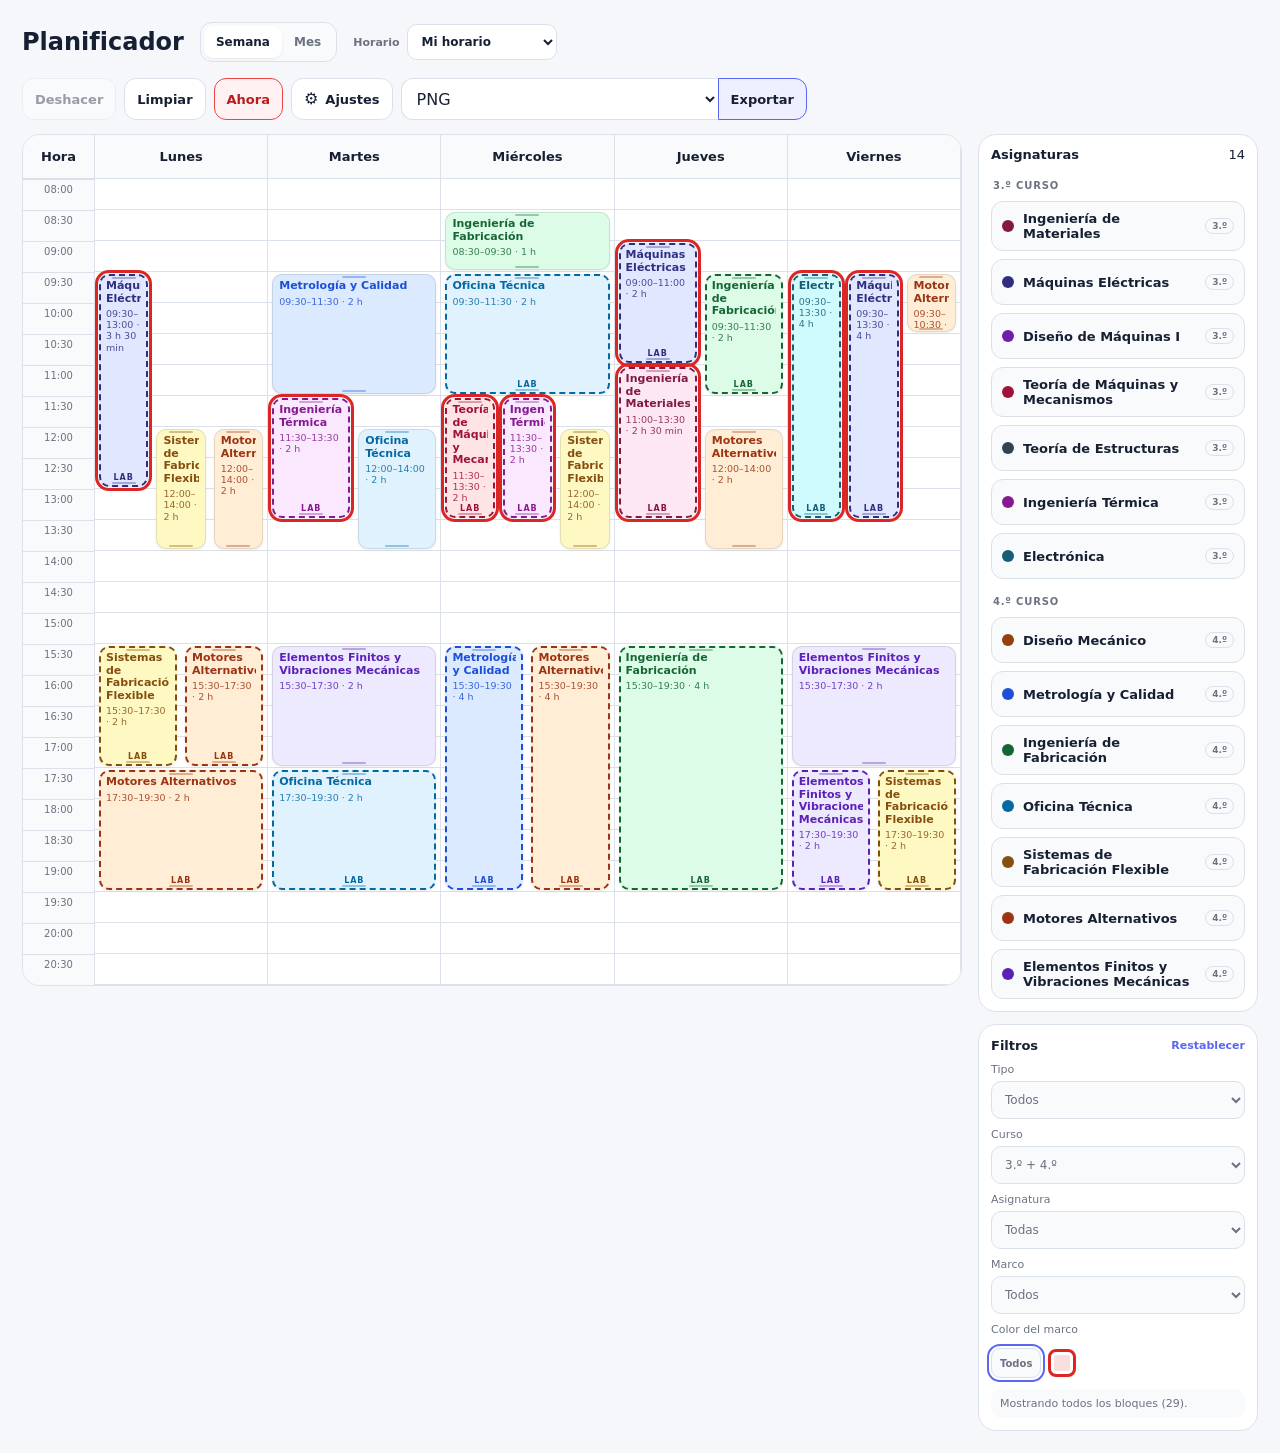
==== index.html @ bbbd2352 "Add settings unlock code field" ====
<!doctype html>
<html lang="es">
<head>
  <meta charset="utf-8">
  <meta name="viewport" content="width=device-width,initial-scale=1">
  <meta name="theme-color" content="#f6f7fb">
  <meta name="description" content="Planificador universitario local-first para horarios, exámenes, entregas y trabajos.">
  <meta name="apple-mobile-web-app-capable" content="yes">
  <meta name="apple-mobile-web-app-status-bar-style" content="default">
  <meta name="apple-mobile-web-app-title" content="Planificador">
  <title>Planificador universitario</title>
  <link rel="manifest" href="./manifest.webmanifest">
  <link rel="icon" href="./icons/icon.svg" sizes="192x192">
  <link rel="apple-touch-icon" href="./icons/icon.svg">
  <link rel="stylesheet" href="./styles.css">
  <script defer src="./app.js"></script>
  <script defer src="./month.js"></script>
</head>
<body>
<main class="app" id="app">
  <header class="topbar">
    <div class="title-stack">
      <h1>Planificador</h1>

      <div class="view-tabs" role="tablist" aria-label="Vista del planificador">
        <button class="view-tab active" type="button" data-view="week" role="tab" aria-selected="true">Semana</button>
        <button class="view-tab" type="button" data-view="month" role="tab" aria-selected="false">Mes</button>
      </div>

      <label class="schedule-switcher" aria-label="Horario activo">
        <span>Horario</span>
        <select id="scheduleSelect"></select>
      </label>
    </div>

    <div class="actions">
      <button class="btn week-only-action" id="undoBtn" type="button" disabled>Deshacer</button>
      <button class="btn week-only-action" id="clearBtn" type="button">Limpiar</button>
      <button class="btn now-toggle active week-only-action" id="nowToggleBtn" type="button" aria-pressed="true">Ahora</button>
      <button class="btn settings-btn" id="settingsBtn" type="button"><span class="settings-icon">⚙</span><span>Ajustes</span></button>

      <div class="export-group week-only-action">
        <select id="exportType" aria-label="Formato de exportación">
          <option value="png">PNG</option>
          <option value="jpg">JPG</option>
          <option value="pdf">PDF</option>
          <option value="xlsx">Excel</option>
          <option value="svg">SVG</option>
          <option value="html-live">HTML interactivo · hora en vivo</option>
        </select>
        <button class="btn primary" id="exportBtn" type="button">Exportar</button>
      </div>
    </div>
  </header>

  <section id="weekView" class="planner-view">
    <div class="layout">
      <section>
        <div class="card calendar-card">
          <div class="calendar-scroll">
            <div class="calendar" id="calendar">
              <div class="corner sticky-left">Hora</div>
              <div class="day-head">Lunes</div>
              <div class="day-head">Martes</div>
              <div class="day-head">Miércoles</div>
              <div class="day-head">Jueves</div>
              <div class="day-head">Viernes</div>

              <div id="timeColumn" class="time-column sticky-left"></div>
              <div class="day-column" data-day="0"></div>
              <div class="day-column" data-day="1"></div>
              <div class="day-column" data-day="2"></div>
              <div class="day-column" data-day="3"></div>
              <div class="day-column" data-day="4"></div>
            </div>
          </div>
        </div>
      </section>

      <aside class="sidebar">
        <section class="card side-card">
          <div class="section-head"><strong>Asignaturas</strong><span>14</span></div>
          <div id="subjectList" class="subject-list"></div>
        </section>

        <section class="card side-card filters-card">
          <div class="section-head">
            <strong>Filtros</strong>
            <button id="resetFiltersBtn" class="text-btn" type="button">Restablecer</button>
          </div>

          <label class="field">Tipo
            <select id="labFilter">
              <option value="all">Todos</option>
              <option value="lab">Solo LAB</option>
              <option value="nonlab">Solo no LAB</option>
            </select>
          </label>

          <label class="field">Curso
            <select id="courseFilter">
              <option value="all">3.º + 4.º</option>
              <option value="3">Solo 3.º</option>
              <option value="4">Solo 4.º</option>
            </select>
          </label>

          <label class="field">Asignatura
            <select id="subjectFilter">
              <option value="all">Todas</option>
            </select>
          </label>

          <label class="field">Marco
            <select id="frameFilter">
              <option value="all">Todos</option>
              <option value="framed">Con cualquier marco</option>
              <option value="none">Sin marco</option>
            </select>
          </label>

          <div class="field">
            <span>Color del marco</span>
            <div id="frameColorFilter" class="frame-color-filter" aria-label="Filtrar por color de marco"></div>
          </div>

          <div id="filterSummary" class="filter-summary">Mostrando todos los bloques.</div>
        </section>

        <section id="editor" class="card editor hidden">
          <strong id="editorHeading">Bloque seleccionado</strong>
          <p id="editorTitle"></p>

          <div class="edit-grid">
            <button id="earlierBtn" class="mini-btn" type="button">Inicio −30</button>
            <button id="laterBtn" class="mini-btn" type="button">Inicio +30</button>
            <button id="shorterBtn" class="mini-btn" type="button">Duración −30</button>
            <button id="longerBtn" class="mini-btn" type="button">Duración +30</button>
          </div>

          <button id="deleteSelectedBtn" class="mini-btn full" type="button">Eliminar selección</button>
        </section>
      </aside>
    </div>
  </section>

  <section id="monthView" class="planner-view hidden">
    <div class="month-layout">
      <section class="card month-card">
        <div class="month-toolbar">
          <div class="month-nav">
            <button id="prevMonthBtn" class="icon-btn compact" type="button" aria-label="Mes anterior">‹</button>
            <div>
              <h2 id="monthTitle">Mes</h2>
              <button id="todayMonthBtn" class="text-btn month-today-btn" type="button">Ir a hoy</button>
            </div>
            <button id="nextMonthBtn" class="icon-btn compact" type="button" aria-label="Mes siguiente">›</button>
          </div>

          <div class="month-toolbar-actions">
            <button id="monthIcsBtn" class="btn" type="button">Exportar .ics</button>
            <button id="addMonthEventBtn" class="btn primary" type="button">+ Nuevo evento</button>
          </div>
        </div>

        <div class="month-scroll">
          <div id="monthWeekdayHead" class="month-weekdays"></div>
          <div id="monthGrid" class="month-grid"></div>
        </div>
      </section>

      <aside class="month-sidebar">
        <section class="card side-card">
          <div class="section-head"><strong>Próximos</strong><span>pendientes</span></div>
          <div id="upcomingList" class="upcoming-list"></div>
        </section>

        <section class="card side-card filters-card">
          <div class="section-head">
            <strong>Filtros</strong>
            <button id="resetMonthFiltersBtn" class="text-btn" type="button">Restablecer</button>
          </div>

          <label class="field">Curso
            <select id="monthCourseFilter">
              <option value="all">3.º + 4.º</option>
              <option value="3">Solo 3.º</option>
              <option value="4">Solo 4.º</option>
            </select>
          </label>

          <label class="field">Asignatura
            <select id="monthSubjectFilter">
              <option value="all">Todas</option>
            </select>
          </label>

          <label class="field">Tipo
            <select id="monthTypeFilter">
              <option value="all">Todos</option>
            </select>
          </label>

          <label class="field">Estado
            <select id="monthStatusFilter">
              <option value="all">Todos</option>
              <option value="pending">Pendientes</option>
              <option value="done">Completados</option>
            </select>
          </label>

          <div id="monthFilterSummary" class="filter-summary">0 eventos</div>
        </section>
      </aside>
    </div>
  </section>

  <div id="settingsBackdrop" class="settings-backdrop hidden" aria-hidden="true">
    <aside class="settings-panel" role="dialog" aria-modal="true" aria-labelledby="settingsTitle">
      <div class="settings-head">
        <h2 id="settingsTitle">Ajustes</h2>
        <button id="closeSettingsBtn" class="icon-btn" type="button" aria-label="Cerrar ajustes">×</button>
      </div>

      <section class="settings-section">
        <h3>Apariencia</h3>
        <div class="theme-options">
          <button class="theme-option" data-theme-choice="light" type="button">Claro</button>
          <button class="theme-option" data-theme-choice="dark" type="button">Oscuro</button>
          <button class="theme-option" data-theme-choice="system" type="button">Sistema</button>
          <button class="theme-option rosita-theme-option hidden" data-theme-choice="rosita" type="button">Rosita</button>
        </div>
      </section>

      <section class="settings-section">
        <h3>Código</h3>
        <p class="settings-note">Introduce un código para desbloquear extras.</p>
        <form id="secretCodeForm" class="secret-code-form">
          <input id="secretCodeInput" type="text" autocomplete="off" spellcheck="false" placeholder="Código">
          <button class="settings-action" type="submit">Aplicar</button>
        </form>
      </section>

      <section class="settings-section">
        <h3>Horarios locales</h3>
        <p class="settings-note">Cada horario guarda sus clases y su calendario mensual únicamente en este navegador.</p>
        <div class="settings-actions-grid">
          <button id="newScheduleBtn" class="settings-action" type="button">Nuevo horario</button>
          <button id="renameScheduleBtn" class="settings-action" type="button">Renombrar</button>
          <button id="deleteScheduleBtn" class="settings-action danger-soft" type="button">Eliminar</button>
        </div>
      </section>

      <section class="settings-section">
        <h3>Copia de seguridad</h3>
        <p class="settings-note">El JSON incluye horario semanal, exámenes, entregas, trabajos y ajustes.</p>
        <div class="settings-actions-grid">
          <button id="backupScheduleBtn" class="settings-action" type="button">Exportar JSON</button>
          <button id="importScheduleBtn" class="settings-action" type="button">Importar JSON</button>
        </div>
        <input id="importScheduleInput" class="hidden" type="file" accept=".json,application/json">
      </section>

      <section class="settings-section">
        <h3>Instalación</h3>
        <p class="settings-note">Al publicarse por HTTPS puede instalarse como una app y seguir funcionando sin conexión.</p>
        <button id="installAppBtn" class="settings-action full-width hidden" type="button">Instalar aplicación</button>
        <div id="installHelp" class="settings-note">Si el botón no aparece, usa el menú del navegador → “Instalar aplicación” o “Añadir a pantalla de inicio”.</div>
      </section>

      <section class="settings-section">
        <h3>Documentación</h3>
        <div class="docs">
          <div class="doc-row"><strong>Semana.</strong> Arrastra asignaturas al horario, mueve y redimensiona bloques y usa clic derecho para LAB, marco, color, opacidad, duplicar o eliminar.</div>
          <div class="doc-row"><strong>Mes.</strong> Haz clic en cualquier día o en “Nuevo evento” para añadir exámenes, entregas, trabajos, presentaciones o prácticas.</div>
          <div class="doc-row"><strong>Mover fechas.</strong> Arrastra un evento mensual a otro día para cambiar su fecha.</div>
          <div class="doc-row"><strong>Próximos.</strong> La columna lateral muestra los eventos pendientes más cercanos.</div>
          <div class="doc-row"><strong>Calendario externo.</strong> “Exportar .ics” permite importar los eventos en Google Calendar, Apple Calendar u Outlook.</div>
        </div>
      </section>
    </aside>
  </div>

  <div id="eventModalBackdrop" class="event-modal-backdrop hidden" aria-hidden="true">
    <section class="event-modal" role="dialog" aria-modal="true" aria-labelledby="eventModalTitle">
      <div class="settings-head event-modal-head">
        <div>
          <span class="eyebrow">Calendario</span>
          <h2 id="eventModalTitle">Nuevo evento</h2>
        </div>
        <button id="closeEventModalBtn" class="icon-btn" type="button" aria-label="Cerrar">×</button>
      </div>

      <form id="eventForm">
        <input id="eventId" type="hidden">

        <div class="event-form-grid">
          <label class="form-field span-2">Título
            <input id="eventTitle" type="text" maxlength="120" placeholder="Ej. Parcial tema 1–5">
          </label>

          <label class="form-field">Asignatura
            <select id="eventSubject"></select>
          </label>

          <label class="form-field">Tipo
            <select id="eventType"></select>
          </label>

          <label class="form-field">Fecha
            <input id="eventDate" type="date" required>
          </label>

          <label class="form-field">Lugar
            <input id="eventLocation" type="text" maxlength="120" placeholder="Aula, edificio…">
          </label>

          <label class="form-field">Inicio
            <input id="eventStart" type="time">
          </label>

          <label class="form-field">Fin
            <input id="eventEnd" type="time">
          </label>

          <label class="form-field span-2">Notas
            <textarea id="eventNotes" rows="4" maxlength="1200" placeholder="Temario, requisitos, enlace, cosas que llevar…"></textarea>
          </label>
        </div>

        <label class="complete-toggle">
          <input id="eventCompleted" type="checkbox">
          <span>Marcar como completado / entregado</span>
        </label>

        <div class="event-form-actions">
          <button id="deleteMonthEventBtn" class="btn danger-btn hidden" type="button">Eliminar</button>
          <span class="form-spacer"></span>
          <button id="cancelEventBtn" class="btn" type="button">Cancelar</button>
          <button class="btn primary" type="submit">Guardar</button>
        </div>
      </form>
    </section>
  </div>

  <div id="status" class="toast hidden" aria-live="polite"></div>

  <div id="contextMenu" class="context-menu hidden" role="menu" aria-label="Acciones del bloque">
    <div id="contextTitle" class="context-title"></div>

    <button id="toggleLabBtn" class="menu-item" type="button" role="menuitemcheckbox" aria-checked="false">
      <span class="menu-icon lab-icon">LAB</span>
      <span>Marcar como LAB</span>
      <span class="check">✓</span>
    </button>

    <button id="toggleFrameBtn" class="menu-item" type="button" role="menuitemcheckbox" aria-checked="false">
      <span class="menu-icon frame-icon"></span>
      <span>Mostrar marco</span>
      <span class="check">✓</span>
    </button>

    <label class="menu-field">
      <span>Color del marco</span>
      <input id="frameColorInput" type="color" value="#dc2626">
    </label>

    <label class="menu-field opacity-field">
      <span>Opacidad <strong id="opacityValue">100%</strong></span>
      <input id="opacityInput" type="range" min="20" max="100" step="5" value="100">
    </label>

    <div class="menu-separator"></div>

    <button id="duplicateBtn" class="menu-item" type="button">
      <span class="menu-symbol">⧉</span>
      <span>Duplicar</span>
    </button>

    <button id="deleteBtn" class="menu-item danger" type="button">
      <span class="menu-symbol">×</span>
      <span>Eliminar</span>
    </button>
  </div>

  <div id="duplicateCursor" class="duplicate-cursor hidden">
    Duplicando · clic para colocar · Esc cancelar
  </div>
</main>
</body>
</html>
---- styles.css ----
:root{
      --bg:#f6f7fb;
      --panel:#ffffff;
      --panel-2:#f8fafc;
      --text:#172033;
      --muted:#6b7280;
      --border:#dbe1ea;
      --accent:#5967f2;
      --accent-soft:#eef0ff;
      --danger:#dc2626;
      --row-h:31px;
      --time-w:72px;
      --day-min:145px;
    }

    *{box-sizing:border-box}
    html,body{margin:0;min-height:100%;background:var(--bg);color:var(--text)}
    body{font-family:Inter,ui-sans-serif,system-ui,-apple-system,BlinkMacSystemFont,"Segoe UI",sans-serif}
    button,select,input{font:inherit;color:inherit}
    button,select,input[type="range"],input[type="color"]{cursor:pointer}

    .app{
      position:relative;
      width:min(1500px,100%);
      margin:0 auto;
      padding:22px;
    }

    .topbar{
      display:flex;
      align-items:flex-start;
      justify-content:space-between;
      gap:16px;
      flex-wrap:wrap;
      margin-bottom:14px;
    }

    h1{margin:0 0 6px;font-size:24px;line-height:1.1}
    .subtitle{margin:0;color:var(--muted);font-size:14px}
    .status{min-height:24px;margin:0 0 10px;color:var(--muted);font-size:13px}

    .actions,.export-group{display:flex;gap:8px;flex-wrap:wrap}
    .export-group{gap:0}
    .export-group select{
      min-height:42px;
      padding:0 34px 0 11px;
      border:1px solid var(--border);
      border-right:0;
      border-radius:12px 0 0 12px;
      background:var(--panel);
    }
    .export-group .btn{border-radius:0 12px 12px 0}

    .btn,.mini-btn{
      min-height:42px;
      padding:8px 12px;
      border:1px solid var(--border);
      border-radius:12px;
      background:var(--panel);
      font-weight:700;
      font-size:13px;
    }
    .btn.primary{border-color:var(--accent);background:var(--accent-soft)}
    .btn:disabled{opacity:.42;cursor:default}

    .layout{
      display:grid;
      grid-template-columns:minmax(0,1fr) 280px;
      gap:16px;
    }

    .card{
      background:var(--panel);
      border:1px solid var(--border);
      border-radius:18px;
    }

    .calendar-card{overflow:hidden}
    .calendar-scroll{overflow-x:auto;overscroll-behavior-x:contain}

    .calendar{
      min-width:810px;
      display:grid;
      grid-template-columns:var(--time-w) repeat(5,minmax(var(--day-min),1fr));
      grid-template-rows:44px auto;
      position:relative;
      user-select:none;
    }

    .corner,.day-head{
      height:44px;
      display:flex;
      align-items:center;
      justify-content:center;
      background:var(--panel-2);
      border-right:1px solid var(--border);
      border-bottom:1px solid var(--border);
      font-weight:800;
      font-size:13px;
      z-index:8;
    }

    .sticky-left{position:sticky;left:0;z-index:9}
    .time-column,.day-column{position:relative;height:calc(var(--row-h) * 26)}
    .time-column{background:var(--panel-2);border-right:1px solid var(--border);z-index:7}

    .time-label{
      position:absolute;
      left:0;right:0;
      height:var(--row-h);
      padding-top:4px;
      text-align:center;
      font-size:10px;
      color:var(--muted);
      border-top:1px solid var(--border);
    }

    .day-column{
      border-right:1px solid var(--border);
      background-color:var(--panel);
      background-image:repeating-linear-gradient(
        to bottom,
        transparent 0,
        transparent calc(var(--row-h) - 1px),
        var(--border) calc(var(--row-h) - 1px),
        var(--border) var(--row-h)
      );
      transition:background-color .12s ease;
    }

    .day-column.drop-active{background-color:var(--accent-soft)}

    .hint{
      display:flex;
      gap:8px;
      flex-wrap:wrap;
      margin-top:8px;
      color:var(--muted);
      font-size:12px;
    }

    .sidebar{min-width:0}
    .side-card,.editor{padding:12px}
    .filters-card,.editor{margin-top:12px}

    .section-head{
      display:flex;
      align-items:center;
      justify-content:space-between;
      gap:8px;
      margin-bottom:9px;
      font-size:13px;
    }

    .subject-list{display:grid;gap:8px}
    .subject-chip{
      display:flex;
      align-items:center;
      gap:9px;
      width:100%;
      min-height:46px;
      padding:9px 10px;
      border:1px solid var(--border);
      border-radius:12px;
      background:var(--panel-2);
      font-weight:700;
      font-size:13px;
      text-align:left;
      cursor:grab;
      touch-action:manipulation;
      transition:transform .12s,border-color .12s,background .12s;
    }
    .subject-chip:active{transform:scale(.98)}
    .subject-chip.selected{border-color:var(--accent);background:var(--accent-soft)}
    .subject-dot{width:12px;height:12px;border-radius:50%;flex:0 0 12px}

    .help{margin:10px 0 0;color:var(--muted);font-size:12px}
    .text-btn{padding:2px 0;border:0;background:transparent;color:var(--accent);font-size:11px;font-weight:700}

    .field{
      display:grid;
      gap:5px;
      margin-top:9px;
      color:var(--muted);
      font-size:11px;
    }
    .field select{
      width:100%;
      min-height:38px;
      padding:0 9px;
      border:1px solid var(--border);
      border-radius:10px;
      background:var(--panel-2);
      font-size:12px;
    }

    .filter-summary{
      margin-top:10px;
      padding:8px 9px;
      border-radius:10px;
      background:var(--panel-2);
      color:var(--muted);
      font-size:11px;
    }

    .hidden{display:none!important}
    .editor p{margin:6px 0 10px;font-size:12px}
    .edit-grid{display:grid;grid-template-columns:1fr 1fr;gap:8px}
    .mini-btn{background:var(--panel-2);font-size:12px}
    .mini-btn.full{width:100%;margin-top:8px}

    .event,.drop-preview{
      position:absolute;
      box-sizing:border-box;
      border-radius:10px;
      overflow:hidden;
    }

    .event{
      z-index:3;
      padding:5px 6px 7px;
      border:1px solid rgba(0,0,0,.10);
      box-shadow:0 1px 3px rgba(0,0,0,.07);
      cursor:grab;
      touch-action:none;
      transform-origin:center;
      transition:left .13s ease,width .13s ease,box-shadow .13s ease,opacity .13s ease;
      outline:3px solid transparent;
      outline-offset:1px;
    }

    .event.is-selected{
      box-shadow:0 0 0 2px var(--accent),0 5px 16px rgba(0,0,0,.14);
      z-index:5;
    }

    .event.has-frame{outline-color:var(--frame-color)}
    .event.lab{border:2px dashed currentColor;padding:4px 5px 18px}
    .event.filtered-out{display:none}
    .event.pop{animation:event-pop .24s cubic-bezier(.2,.9,.2,1)}
    @keyframes event-pop{0%{transform:scale(1)}48%{transform:scale(1.055)}100%{transform:scale(1)}}

    .event-title{
      font-size:11px;
      line-height:1.14;
      font-weight:800;
      overflow:hidden;
    }

    .event-meta{
      margin-top:3px;
      font-size:9.5px;
      line-height:1.18;
      opacity:.84;
    }

    .lab-label{
      position:absolute;
      left:5px;right:5px;bottom:3px;
      font-size:8px;
      font-weight:900;
      letter-spacing:.12em;
      text-align:center;
    }

    .resize-handle{
      position:absolute;
      left:12px;right:12px;
      height:10px;
      cursor:ns-resize;
      touch-action:none;
      z-index:6;
    }
    .resize-handle.top{top:-3px}
    .resize-handle.bottom{bottom:-3px}
    .resize-handle::after{
      content:"";
      position:absolute;
      top:4px;left:50%;
      width:24px;height:2px;
      border-radius:99px;
      background:currentColor;
      opacity:.35;
      transform:translateX(-50%);
    }

    .drop-preview{
      z-index:12;
      padding:5px 6px;
      border:2px dashed currentColor;
      opacity:.68;
      pointer-events:none;
      box-shadow:0 7px 22px rgba(0,0,0,.13);
    }

    .context-menu{
      position:absolute;
      z-index:100;
      width:248px;
      padding:6px;
      border:1px solid var(--border);
      border-radius:14px;
      background:var(--panel);
      box-shadow:0 12px 32px rgba(0,0,0,.18);
    }

    .context-title{
      padding:7px 9px 8px;
      font-size:11px;
      font-weight:800;
      color:var(--muted);
      border-bottom:1px solid var(--border);
      margin-bottom:4px;
      white-space:nowrap;
      overflow:hidden;
      text-overflow:ellipsis;
    }

    .menu-item{
      display:flex;
      align-items:center;
      gap:9px;
      width:100%;
      min-height:40px;
      padding:7px 9px;
      border:0;
      border-radius:9px;
      background:transparent;
      font-size:12px;
      font-weight:700;
      text-align:left;
    }
    .menu-item:hover,.menu-item:focus-visible{background:var(--accent-soft);outline:none}

    .menu-icon,.menu-symbol{
      width:25px;height:25px;
      flex:0 0 25px;
      display:flex;
      align-items:center;
      justify-content:center;
      border-radius:6px;
      font-size:8px;
      font-weight:900;
    }
    .lab-icon{border:2px dashed currentColor}
    .frame-icon{border:2px solid var(--danger)}
    .menu-symbol{font-size:18px}
    .check{margin-left:auto;visibility:hidden}
    .menu-item[aria-checked="true"] .check{visibility:visible}
    .danger{color:var(--danger)}

    .menu-field{
      display:grid;
      grid-template-columns:1fr auto;
      align-items:center;
      gap:10px;
      min-height:42px;
      padding:7px 9px;
      font-size:12px;
      font-weight:700;
    }

    .menu-field input[type="color"]{
      width:38px;height:28px;
      padding:2px;
      border:1px solid var(--border);
      border-radius:8px;
      background:var(--panel-2);
    }

    .opacity-field{grid-template-columns:1fr}
    .opacity-field span{display:flex;justify-content:space-between}
    .opacity-field input{width:100%}
    .menu-separator{height:1px;background:var(--border);margin:4px 6px}

    .duplicate-cursor{
      position:fixed;
      z-index:120;
      pointer-events:none;
      padding:7px 10px;
      border:1px solid var(--accent);
      border-radius:10px;
      background:var(--panel);
      box-shadow:0 8px 24px rgba(0,0,0,.16);
      font-size:11px;
      font-weight:800;
      color:var(--accent);
    }

    .now-toggle.active{
      border-color:#ef4444;
      background:#fff1f2;
      color:#b91c1c;
    }

    .day-head.is-today{
      background:#fff7f7;
      color:#b91c1c;
    }

    .now-line{
      position:absolute;
      left:0;
      right:0;
      height:2px;
      z-index:20;
      background:#ef4444;
      pointer-events:none;
      box-shadow:0 0 0 1px rgba(239,68,68,.08);
    }

    .now-line::before{
      content:"";
      position:absolute;
      left:-5px;
      top:50%;
      width:10px;
      height:10px;
      border-radius:50%;
      background:#ef4444;
      transform:translateY(-50%);
    }

    .now-label{
      position:absolute;
      left:6px;
      top:-11px;
      padding:2px 5px;
      border-radius:6px;
      background:#ef4444;
      color:#fff;
      font-size:9px;
      line-height:1.2;
      font-weight:800;
      white-space:nowrap;
      box-shadow:0 2px 6px rgba(0,0,0,.12);
    }


    body[data-theme="dark"]{
      --bg:#0f1115;
      --panel:#171a21;
      --panel-2:#1e222b;
      --text:#eef2f7;
      --muted:#9aa4b2;
      --border:#303642;
      --accent:#8b95ff;
      --accent-soft:#252a46;
      --danger:#fb7185;
    }

    body[data-theme="dark"] .day-column{
      background-color:var(--panel);
    }

    body[data-theme="dark"] .event{
      box-shadow:0 1px 4px rgba(0,0,0,.28);
    }

    .settings-btn{display:flex;align-items:center;gap:7px}
    .settings-icon{font-size:16px;line-height:1}

    .course-badge{
      margin-left:auto;
      padding:2px 6px;
      border-radius:999px;
      border:1px solid var(--border);
      color:var(--muted);
      font-size:9px;
      font-weight:800;
      white-space:nowrap;
    }

    .subject-group-title{
      margin:9px 2px 2px;
      color:var(--muted);
      font-size:10px;
      font-weight:850;
      letter-spacing:.08em;
      text-transform:uppercase;
    }

    .frame-color-filter{
      display:flex;
      align-items:center;
      gap:7px;
      flex-wrap:wrap;
      min-height:32px;
      margin-top:6px;
    }

    .color-filter-all{
      min-height:30px;
      padding:4px 8px;
      border:1px solid var(--border);
      border-radius:9px;
      background:var(--panel-2);
      font-size:10px;
      font-weight:750;
    }

    .color-swatch{
      width:28px;
      height:28px;
      padding:0;
      border:3px solid var(--swatch-color);
      border-radius:8px;
      background:color-mix(in srgb,var(--swatch-color) 15%,var(--panel));
      box-shadow:inset 0 0 0 3px var(--panel);
    }

    .color-swatch.active,
    .color-filter-all.active{
      outline:2px solid var(--accent);
      outline-offset:2px;
    }

    .toast{
      position:fixed;
      right:18px;
      bottom:18px;
      z-index:200;
      max-width:min(390px,calc(100vw - 36px));
      padding:10px 13px;
      border:1px solid var(--border);
      border-radius:12px;
      background:var(--panel);
      color:var(--text);
      box-shadow:0 12px 30px rgba(0,0,0,.17);
      font-size:12px;
      font-weight:700;
      transform:translateY(0);
      opacity:1;
      transition:opacity .18s ease,transform .18s ease;
    }

    .toast.hidden{
      display:block!important;
      pointer-events:none;
      opacity:0;
      transform:translateY(8px);
    }

    .settings-backdrop{
      position:fixed;
      inset:0;
      z-index:180;
      display:flex;
      justify-content:flex-end;
      background:rgba(10,14,22,.32);
      backdrop-filter:blur(3px);
    }

    .settings-backdrop.hidden{display:none!important}

    .settings-panel{
      width:min(410px,100%);
      height:100%;
      padding:18px;
      overflow:auto;
      background:var(--panel);
      border-left:1px solid var(--border);
      box-shadow:-16px 0 38px rgba(0,0,0,.16);
    }

    .settings-head{
      display:flex;
      align-items:center;
      justify-content:space-between;
      gap:12px;
      margin-bottom:20px;
    }

    .settings-head h2{margin:0;font-size:19px}
    .icon-btn{
      width:38px;height:38px;
      border:1px solid var(--border);
      border-radius:10px;
      background:var(--panel-2);
      font-size:20px;
    }

    .settings-section{
      padding:14px 0;
      border-top:1px solid var(--border);
    }
    .settings-section:first-of-type{border-top:0;padding-top:0}
    .settings-section h3{margin:0 0 9px;font-size:13px}

    .theme-options{
      display:grid;
      grid-template-columns:repeat(3,1fr);
      gap:7px;
    }
    .theme-option{
      min-height:40px;
      border:1px solid var(--border);
      border-radius:10px;
      background:var(--panel-2);
      font-size:11px;
      font-weight:750;
    }
    .theme-option.active{
      border-color:var(--accent);
      background:var(--accent-soft);
    }

    .docs{
      display:grid;
      gap:10px;
      color:var(--muted);
      font-size:12px;
      line-height:1.45;
    }
    .docs strong{color:var(--text)}
    .doc-row{padding:10px;border-radius:10px;background:var(--panel-2)}

    @media(max-width:850px){
      .layout{grid-template-columns:1fr}
      .subject-list{grid-template-columns:repeat(2,minmax(0,1fr))}
      .sidebar{order:2}
    }

    @media(max-width:600px){
      :root{--row-h:29px;--time-w:62px;--day-min:126px}
      .app{padding:12px}
      .event-title{font-size:10px}
      .event-meta{font-size:8.5px}
      h1{font-size:21px}
      .export-group{width:100%}
      .export-group select{flex:1}
    }

    @media(prefers-reduced-motion:reduce){
      *{animation:none!important;transition:none!important}
    }

/* ===== PWA / gestión local de horarios ===== */
.title-stack{
  display:flex;
  align-items:center;
  gap:16px;
  flex-wrap:wrap;
}
.title-stack h1{margin:0}
.schedule-switcher{
  display:flex;
  align-items:center;
  gap:7px;
  color:var(--muted);
  font-size:11px;
  font-weight:700;
}
.schedule-switcher select{
  min-height:36px;
  min-width:150px;
  max-width:240px;
  padding:0 30px 0 10px;
  border:1px solid var(--border);
  border-radius:10px;
  background:var(--panel);
  color:var(--text);
  font-size:12px;
  font-weight:700;
}
.settings-note{
  margin:0 0 10px;
  color:var(--muted);
  font-size:12px;
  line-height:1.45;
}
.settings-actions-grid{
  display:grid;
  grid-template-columns:repeat(2,minmax(0,1fr));
  gap:8px;
}
.settings-action{
  min-height:40px;
  padding:8px 10px;
  border:1px solid var(--border);
  border-radius:10px;
  background:var(--panel-2);
  color:var(--text);
  font-size:12px;
  font-weight:700;
}
.settings-action:hover{border-color:var(--accent)}
.settings-action.full-width{width:100%}
.settings-action.danger-soft{color:var(--danger)}
@media(max-width:600px){
  .title-stack{width:100%;justify-content:space-between}
  .schedule-switcher{flex:1;justify-content:flex-end}
  .schedule-switcher select{min-width:0;max-width:180px}
  .settings-actions-grid{grid-template-columns:1fr}
}


/* ===== Vistas Semana / Mes ===== */
.view-tabs{
  display:inline-flex;
  padding:3px;
  border:1px solid var(--border);
  border-radius:12px;
  background:var(--panel-2);
}
.view-tab{
  min-height:32px;
  padding:6px 12px;
  border:0;
  border-radius:9px;
  background:transparent;
  color:var(--muted);
  font-size:12px;
  font-weight:800;
}
.view-tab.active{
  background:var(--panel);
  color:var(--text);
  box-shadow:0 1px 3px rgba(0,0,0,.08);
}
.planner-view{min-width:0}

.month-layout{
  display:grid;
  grid-template-columns:minmax(0,1fr) 300px;
  gap:16px;
}
.month-card{overflow:hidden}
.month-toolbar{
  display:flex;
  align-items:center;
  justify-content:space-between;
  gap:14px;
  padding:14px;
  border-bottom:1px solid var(--border);
}
.month-nav,.month-toolbar-actions{
  display:flex;
  align-items:center;
  gap:10px;
}
.month-nav h2{
  margin:0;
  min-width:190px;
  text-align:center;
  font-size:19px;
  line-height:1.1;
}
.month-today-btn{
  width:100%;
  margin-top:4px;
  text-align:center;
}
.icon-btn.compact{
  width:36px;
  height:36px;
  font-size:23px;
}
.month-scroll{
  overflow:auto;
}
.month-weekdays,.month-grid{
  min-width:840px;
  display:grid;
  grid-template-columns:repeat(7,minmax(120px,1fr));
}
.month-weekdays{
  position:sticky;
  top:0;
  z-index:5;
  background:var(--panel-2);
}
.month-weekday{
  padding:9px 8px;
  border-right:1px solid var(--border);
  border-bottom:1px solid var(--border);
  color:var(--muted);
  text-align:center;
  font-size:10px;
  font-weight:900;
  letter-spacing:.06em;
  text-transform:uppercase;
}
.month-day{
  min-height:146px;
  padding:7px;
  border-right:1px solid var(--border);
  border-bottom:1px solid var(--border);
  background:var(--panel);
  transition:background .12s ease,box-shadow .12s ease;
}
.month-day.outside-month{background:var(--panel-2);opacity:.58}
.month-day.is-today{
  box-shadow:inset 0 0 0 2px #ef4444;
}
.month-day.drop-target{
  background:var(--accent-soft);
  box-shadow:inset 0 0 0 2px var(--accent);
}
.month-day-head{
  display:flex;
  align-items:center;
  justify-content:space-between;
  gap:6px;
  margin-bottom:6px;
}
.month-day-number,.month-day-add{
  border:0;
  background:transparent;
}
.month-day-number{
  width:29px;height:29px;
  border-radius:50%;
  font-size:11px;
  font-weight:900;
}
.month-day.is-today .month-day-number{
  background:#ef4444;
  color:white;
}
.month-day-add{
  width:27px;height:27px;
  border-radius:8px;
  color:var(--muted);
  font-size:17px;
}
.month-day-add:hover{background:var(--panel-2);color:var(--text)}
.month-day-events{display:grid;gap:5px}

.month-event-chip{
  padding:6px 7px;
  border:1px solid color-mix(in srgb,var(--event-fg) 24%,transparent);
  border-left:4px solid var(--event-fg);
  border-radius:9px;
  background:var(--event-bg);
  color:var(--event-fg);
  cursor:grab;
  overflow:hidden;
}
.month-event-chip:active{cursor:grabbing}
.month-event-chip.is-dragging{opacity:.35}
.month-event-chip.is-completed{
  opacity:.56;
  filter:saturate(.65);
}
.month-event-chip.is-completed .month-event-name{text-decoration:line-through}
.month-event-chip.type-exam{
  box-shadow:inset 0 0 0 1px color-mix(in srgb,var(--event-fg) 18%,transparent);
}
.month-event-topline{
  display:flex;
  align-items:center;
  justify-content:space-between;
  gap:6px;
}
.month-type-label,.month-event-time{
  font-size:8px;
  font-weight:950;
  letter-spacing:.05em;
}
.month-event-name{
  margin-top:2px;
  font-size:10.5px;
  line-height:1.15;
  font-weight:900;
  white-space:nowrap;
  overflow:hidden;
  text-overflow:ellipsis;
}
.month-event-subject{
  margin-top:2px;
  font-size:8.5px;
  line-height:1.15;
  opacity:.82;
  white-space:nowrap;
  overflow:hidden;
  text-overflow:ellipsis;
}

.month-sidebar{min-width:0}
.upcoming-list{display:grid;gap:7px}
.upcoming-empty{
  padding:13px;
  border-radius:10px;
  background:var(--panel-2);
  color:var(--muted);
  font-size:11px;
}
.upcoming-item{
  display:grid;
  grid-template-columns:48px 1fr;
  gap:9px;
  width:100%;
  padding:8px;
  border:1px solid var(--border);
  border-radius:11px;
  background:var(--panel-2);
  text-align:left;
}
.upcoming-item:hover{border-color:var(--event-fg)}
.upcoming-date{
  display:flex;
  align-items:center;
  justify-content:center;
  min-height:39px;
  padding:5px;
  border-radius:8px;
  background:var(--event-bg);
  color:var(--event-fg);
  font-size:9px;
  font-weight:900;
  text-align:center;
}
.upcoming-main{min-width:0}
.upcoming-main strong{
  display:block;
  overflow:hidden;
  text-overflow:ellipsis;
  white-space:nowrap;
  font-size:11px;
}
.upcoming-main small{
  display:block;
  margin-top:3px;
  color:var(--muted);
  font-size:9px;
  line-height:1.25;
}

/* ===== Modal de evento ===== */
.event-modal-backdrop{
  position:fixed;
  inset:0;
  z-index:210;
  display:grid;
  place-items:center;
  padding:20px;
  background:rgba(10,14,22,.42);
  backdrop-filter:blur(4px);
}
.event-modal-backdrop.hidden{display:none!important}
.event-modal{
  width:min(650px,100%);
  max-height:min(780px,calc(100vh - 40px));
  overflow:auto;
  padding:18px;
  border:1px solid var(--border);
  border-radius:18px;
  background:var(--panel);
  box-shadow:0 22px 70px rgba(0,0,0,.26);
}
.event-modal-head{margin-bottom:14px}
.event-modal-head h2{margin:3px 0 0}
.eyebrow{
  color:var(--muted);
  font-size:9px;
  font-weight:900;
  letter-spacing:.1em;
  text-transform:uppercase;
}
.event-form-grid{
  display:grid;
  grid-template-columns:1fr 1fr;
  gap:11px;
}
.form-field{
  display:grid;
  gap:5px;
  color:var(--muted);
  font-size:10px;
  font-weight:800;
}
.form-field.span-2{grid-column:1/-1}
.form-field input,.form-field select,.form-field textarea{
  width:100%;
  min-height:40px;
  padding:9px 10px;
  border:1px solid var(--border);
  border-radius:10px;
  background:var(--panel-2);
  color:var(--text);
  outline:none;
}
.form-field textarea{resize:vertical;min-height:90px}
.form-field input:focus,.form-field select:focus,.form-field textarea:focus{
  border-color:var(--accent);
  box-shadow:0 0 0 3px color-mix(in srgb,var(--accent) 12%,transparent);
}
.complete-toggle{
  display:flex;
  align-items:center;
  gap:9px;
  margin-top:13px;
  padding:10px;
  border-radius:10px;
  background:var(--panel-2);
  font-size:11px;
  font-weight:750;
}
.complete-toggle input{width:17px;height:17px}
.event-form-actions{
  display:flex;
  align-items:center;
  gap:8px;
  margin-top:14px;
}
.form-spacer{flex:1}
.danger-btn{color:var(--danger)}

body[data-theme="dark"] .month-day.is-today .month-day-number{color:#fff}

@media(max-width:980px){
  .month-layout{grid-template-columns:1fr}
  .month-sidebar{
    display:grid;
    grid-template-columns:1fr 1fr;
    gap:12px;
  }
  .month-sidebar .filters-card{margin-top:0}
}
@media(max-width:700px){
  .month-toolbar{align-items:flex-start;flex-direction:column}
  .month-toolbar-actions{width:100%}
  .month-toolbar-actions .btn{flex:1}
  .month-sidebar{grid-template-columns:1fr}
  .event-form-grid{grid-template-columns:1fr}
  .form-field.span-2{grid-column:auto}
  .title-stack{align-items:flex-start}
  .view-tabs{order:3}
}
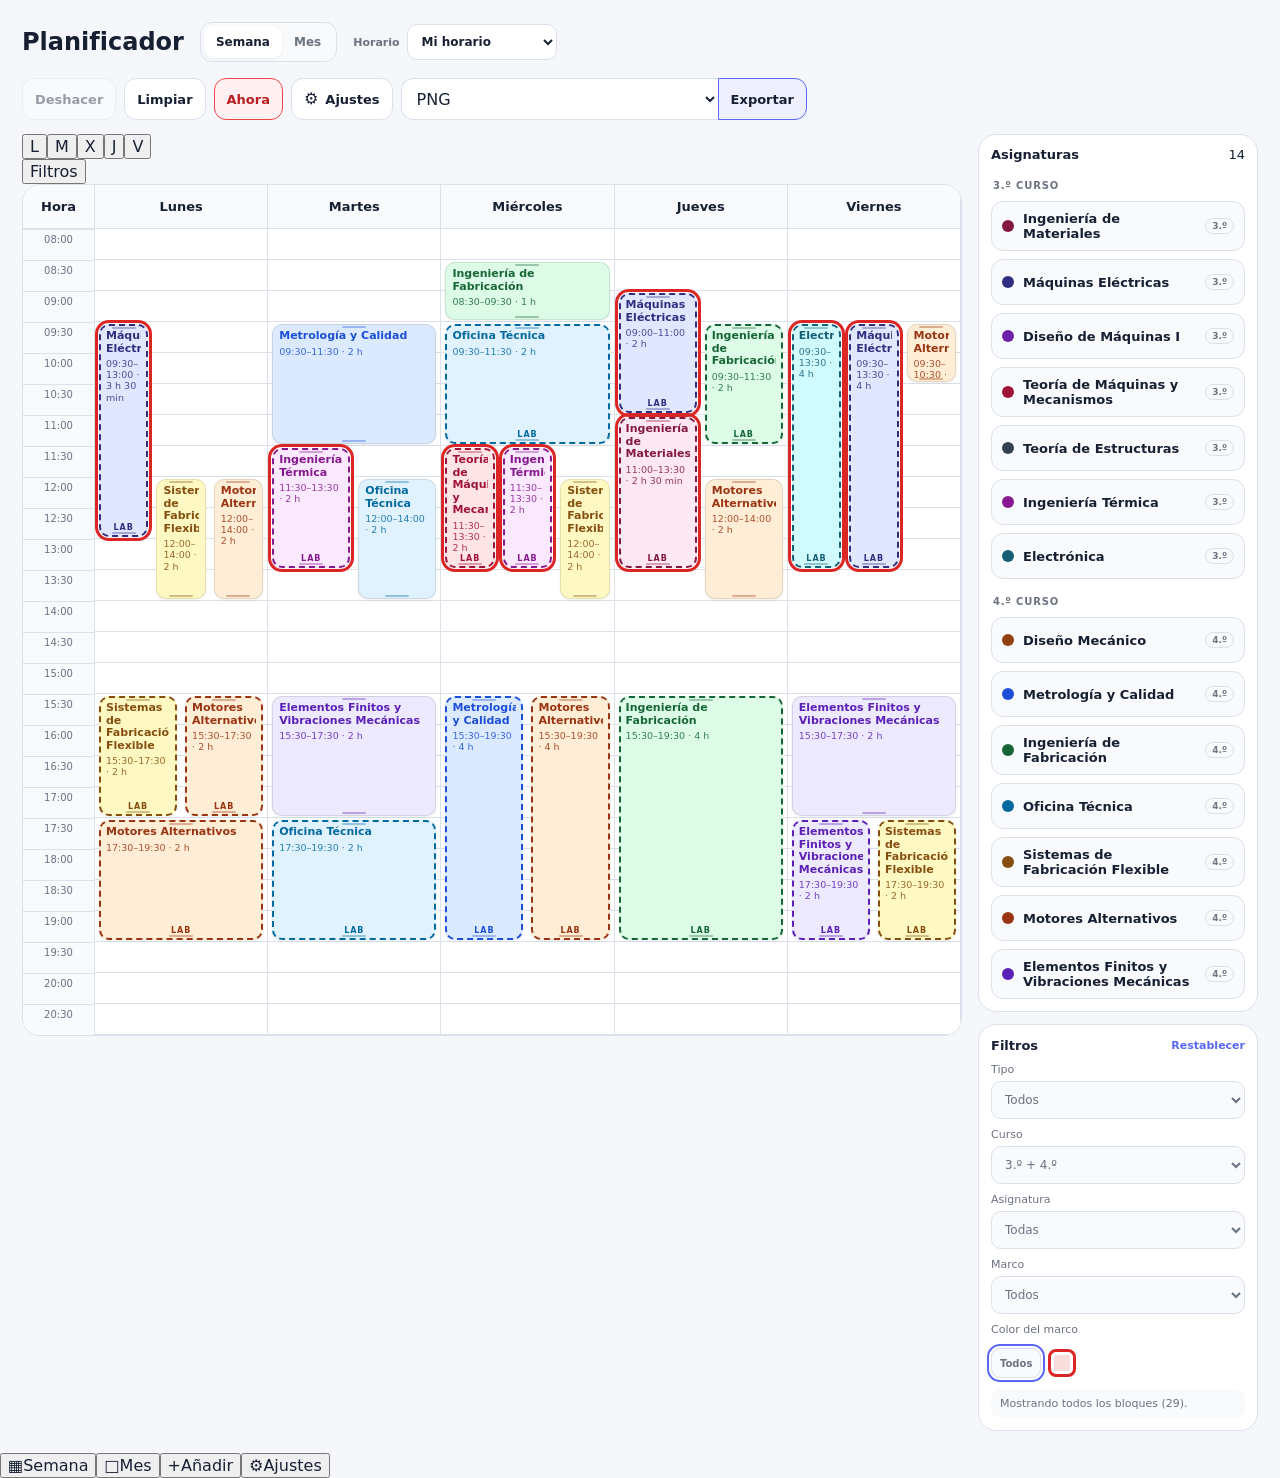
==== commit 7733dbc9: "Load mobile experience" ====
--- a/index.html
+++ b/index.html
@@ -15,6 +15,7 @@
   <link rel="stylesheet" href="./styles.css">
   <script defer src="./app.js"></script>
   <script defer src="./month.js"></script>
+  <script defer src="./mobile.js"></script>
 </head>
 <body>
 <main class="app" id="app">
--- a/styles.css
+++ b/styles.css
@@ -1028,3 +1028,76 @@
   .title-stack{align-items:flex-start}
   .view-tabs{order:3}
 }
+
+
+/* ===== Código secreto / tema Rosita ===== */
+.secret-code-form{
+  display:grid;
+  grid-template-columns:1fr auto;
+  gap:8px;
+}
+.secret-code-form input{
+  min-height:40px;
+  padding:8px 10px;
+  border:1px solid var(--border);
+  border-radius:10px;
+  background:var(--panel-2);
+  color:var(--text);
+  outline:none;
+}
+.secret-code-form input:focus{
+  border-color:var(--accent);
+  box-shadow:0 0 0 3px color-mix(in srgb,var(--accent) 12%,transparent);
+}
+
+body[data-theme="rosita"]{
+  --bg:#fff7fb;
+  --panel:#fffdfd;
+  --panel-2:#fff0f7;
+  --text:#5f3d52;
+  --muted:#9b7088;
+  --border:#f3cfe0;
+  --accent:#e99bc1;
+  --accent-soft:#fde4f1;
+  --danger:#d86a95;
+}
+body[data-theme="rosita"] .day-column{
+  background-color:#fffdfd;
+}
+body[data-theme="rosita"] .corner,
+body[data-theme="rosita"] .day-head,
+body[data-theme="rosita"] .time-column,
+body[data-theme="rosita"] .month-weekdays{
+  background:#fff0f7;
+}
+body[data-theme="rosita"] .card,
+body[data-theme="rosita"] .event-modal,
+body[data-theme="rosita"] .settings-panel{
+  box-shadow:0 8px 24px rgba(214,130,171,.08);
+}
+body[data-theme="rosita"] .btn.primary{
+  background:#fbe0ed;
+  border-color:#e99bc1;
+}
+body[data-theme="rosita"] .now-toggle.active{
+  background:#fff0f5;
+  border-color:#ef8db7;
+  color:#b94f7c;
+}
+body[data-theme="rosita"] .day-head.is-today{
+  background:#fff2f7;
+  color:#b94f7c;
+}
+body[data-theme="rosita"] .now-line,
+body[data-theme="rosita"] .now-line::before,
+body[data-theme="rosita"] .now-label,
+body[data-theme="rosita"] .month-day.is-today .month-day-number{
+  background:#ef8db7;
+}
+body[data-theme="rosita"] .view-tab.active{
+  box-shadow:0 2px 8px rgba(219,128,170,.14);
+}
+body[data-theme="rosita"] .theme-option[data-theme-choice="rosita"]{
+  background:linear-gradient(135deg,#ffe8f2,#f9d7e9);
+  color:#8f4d70;
+}
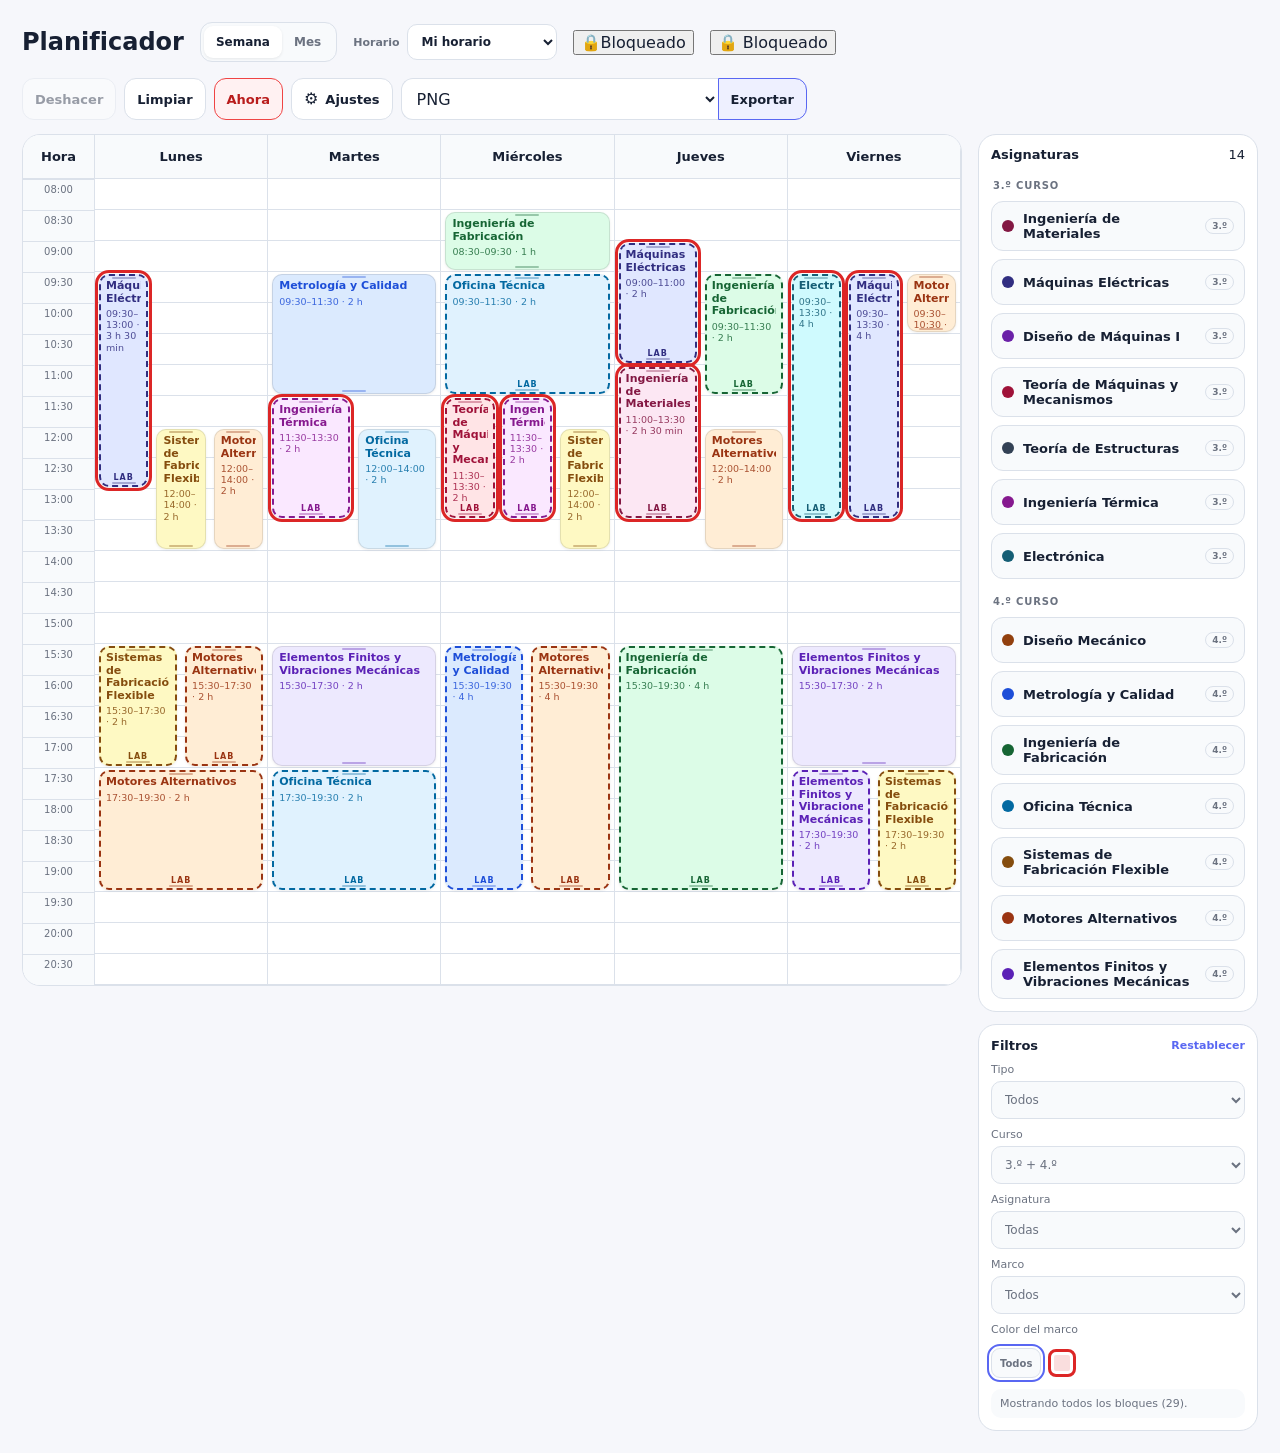
==== commit 6187b949: "Show mobile edit lock directly in header" ====
--- a/index.html
+++ b/index.html
@@ -32,6 +32,11 @@
         <span>Horario</span>
         <select id="scheduleSelect"></select>
       </label>
+
+      <button id="mobileEditToggle" class="mobile-edit-toggle" type="button" aria-pressed="false">
+        <span class="mobile-edit-icon">🔒</span>
+        <span class="mobile-edit-label">Bloqueado</span>
+      </button>
     </div>
 
     <div class="actions">
--- a/styles.css
+++ b/styles.css
@@ -1101,3 +1101,605 @@
   background:linear-gradient(135deg,#ffe8f2,#f9d7e9);
   color:#8f4d70;
 }
+
+
+/* ===== Experiencia móvil ===== */
+.mobile-bottom-nav,
+.mobile-week-tools,
+.mobile-day-agenda,
+.mobile-sheet-backdrop{display:none}
+
+@media(max-width:700px){
+  body{
+    padding-bottom:calc(82px + env(safe-area-inset-bottom));
+  }
+
+  .app{
+    padding:10px 10px 18px;
+  }
+
+  .topbar{
+    gap:10px;
+    margin-bottom:10px;
+  }
+
+  .title-stack{
+    display:grid;
+    grid-template-columns:1fr auto;
+    align-items:center;
+    gap:8px 10px;
+    width:100%;
+  }
+
+  .title-stack h1{
+    font-size:18px;
+    line-height:1;
+  }
+
+  .view-tabs{
+    display:none;
+  }
+
+  .schedule-switcher{
+    grid-column:1/-1;
+    justify-content:space-between;
+    width:100%;
+    padding:7px 9px;
+    border:1px solid var(--border);
+    border-radius:12px;
+    background:var(--panel);
+  }
+
+  .schedule-switcher select{
+    flex:1;
+    min-width:0;
+    max-width:none;
+    border:0;
+    background:transparent;
+    padding-right:22px;
+    text-align:right;
+  }
+
+  .topbar>.actions{
+    width:100%;
+    display:flex;
+    gap:7px;
+  }
+
+  .topbar>.actions>.btn,
+  .topbar>.actions>.export-group{
+    display:none;
+  }
+
+  .layout,
+  .month-layout{
+    display:block;
+  }
+
+  .sidebar,
+  .month-sidebar{
+    margin-top:10px;
+  }
+
+  #weekView .sidebar>.side-card:first-child{
+    display:none;
+  }
+
+  #weekView .sidebar>.filters-card{
+    display:none;
+  }
+
+  #weekView .editor{
+    margin:10px 0 0;
+  }
+
+  .mobile-week-tools{
+    display:flex;
+    align-items:center;
+    gap:8px;
+    margin:0 0 9px;
+  }
+
+  .mobile-day-tabs{
+    display:grid;
+    grid-template-columns:repeat(5,1fr);
+    gap:5px;
+    flex:1;
+  }
+
+  .mobile-day-tab,
+  .mobile-tool-btn{
+    min-height:38px;
+    border:1px solid var(--border);
+    border-radius:11px;
+    background:var(--panel);
+    color:var(--muted);
+    font-size:12px;
+    font-weight:850;
+  }
+
+  .mobile-day-tab.active{
+    border-color:var(--accent);
+    background:var(--accent-soft);
+    color:var(--accent);
+  }
+
+  .mobile-tool-btn{
+    padding:0 11px;
+  }
+
+  .calendar-card{
+    border-radius:14px;
+    overflow:hidden;
+  }
+
+  .calendar-scroll{
+    overflow:hidden;
+  }
+
+  .calendar.mobile-single-day{
+    min-width:0;
+    width:100%;
+    display:grid;
+    grid-template-columns:58px minmax(0,1fr);
+    grid-template-rows:42px auto;
+  }
+
+  .calendar.mobile-single-day .corner{
+    grid-column:1;
+    grid-row:1;
+  }
+
+  .calendar.mobile-single-day .day-head{
+    display:none;
+  }
+
+  .calendar.mobile-single-day .day-head.mobile-active{
+    display:flex;
+    grid-column:2;
+    grid-row:1;
+  }
+
+  .calendar.mobile-single-day .time-column{
+    grid-column:1;
+    grid-row:2;
+  }
+
+  .calendar.mobile-single-day .day-column{
+    display:none;
+  }
+
+  .calendar.mobile-single-day .day-column.mobile-active{
+    display:block;
+    grid-column:2;
+    grid-row:2;
+  }
+
+  :root{
+    --row-h:28px;
+    --time-w:58px;
+  }
+
+  .time-label{
+    font-size:9px;
+  }
+
+  .event{
+    border-radius:9px;
+    padding:4px 5px 6px;
+  }
+
+  .event-title{
+    font-size:10px;
+  }
+
+  .event-meta{
+    font-size:8px;
+  }
+
+  .event.lab{
+    padding-bottom:16px;
+  }
+
+  .now-label{
+    font-size:8px;
+  }
+
+  .month-sidebar{
+    display:none;
+  }
+
+  .month-card{
+    border-radius:14px;
+  }
+
+  .month-toolbar{
+    padding:10px;
+    gap:9px;
+    flex-direction:column;
+  }
+
+  .month-nav{
+    width:100%;
+    justify-content:space-between;
+  }
+
+  .month-nav h2{
+    min-width:0;
+    font-size:17px;
+  }
+
+  .month-toolbar-actions{
+    width:100%;
+    display:grid;
+    grid-template-columns:1fr 1fr;
+    gap:7px;
+  }
+
+  .month-toolbar-actions .btn{
+    min-height:38px;
+    padding:7px 8px;
+    font-size:11px;
+  }
+
+  .month-scroll{
+    overflow:visible;
+  }
+
+  .month-weekdays,
+  .month-grid{
+    min-width:0;
+    width:100%;
+    grid-template-columns:repeat(7,minmax(0,1fr));
+  }
+
+  .month-weekday{
+    padding:7px 2px;
+    font-size:8px;
+  }
+
+  .month-day{
+    min-height:58px;
+    padding:3px;
+    cursor:pointer;
+  }
+
+  .month-day-head{
+    margin-bottom:2px;
+  }
+
+  .month-day-number{
+    width:24px;
+    height:24px;
+    font-size:9px;
+  }
+
+  .month-day-add{
+    display:none;
+  }
+
+  .month-day-events{
+    display:flex;
+    flex-wrap:wrap;
+    gap:2px;
+    min-height:8px;
+  }
+
+  .month-event-chip{
+    width:7px;
+    height:7px;
+    padding:0;
+    border:0;
+    border-radius:50%;
+    background:var(--event-fg);
+    overflow:hidden;
+  }
+
+  .month-event-chip *{
+    display:none!important;
+  }
+
+  .month-event-chip.is-completed{
+    opacity:.35;
+  }
+
+  .month-day.mobile-selected-day{
+    background:var(--accent-soft);
+    box-shadow:inset 0 0 0 2px var(--accent);
+  }
+
+  .mobile-day-agenda{
+    display:block;
+    margin:10px;
+    padding:10px;
+    border-radius:14px;
+  }
+
+  .mobile-agenda-head{
+    display:flex;
+    align-items:center;
+    justify-content:space-between;
+    gap:10px;
+    margin-bottom:8px;
+  }
+
+  .mobile-agenda-kicker{
+    display:block;
+    margin-bottom:2px;
+    color:var(--muted);
+    font-size:8px;
+    font-weight:900;
+    letter-spacing:.08em;
+    text-transform:uppercase;
+  }
+
+  .mobile-agenda-head strong{
+    display:block;
+    font-size:13px;
+    text-transform:capitalize;
+  }
+
+  .mobile-agenda-add{
+    min-height:34px;
+    padding:6px 10px;
+    border:1px solid var(--accent);
+    border-radius:10px;
+    background:var(--accent-soft);
+    color:var(--accent);
+    font-size:10px;
+    font-weight:850;
+  }
+
+  .mobile-agenda-list{
+    display:grid;
+    gap:6px;
+  }
+
+  .mobile-agenda-empty{
+    min-height:54px;
+    padding:10px;
+    border:1px dashed var(--border);
+    border-radius:11px;
+    background:var(--panel-2);
+    color:var(--muted);
+    font-size:11px;
+  }
+
+  .mobile-agenda-event{
+    width:100%;
+    height:auto;
+    padding:7px 8px;
+    border:1px solid color-mix(in srgb,var(--event-fg) 24%,transparent);
+    border-left:4px solid var(--event-fg);
+    border-radius:10px;
+    background:var(--event-bg);
+  }
+
+  .mobile-agenda-event *{
+    display:block!important;
+  }
+
+  .mobile-agenda-event .month-event-topline{
+    display:flex!important;
+  }
+
+  .mobile-bottom-nav{
+    position:fixed;
+    left:10px;
+    right:10px;
+    bottom:calc(8px + env(safe-area-inset-bottom));
+    z-index:250;
+    display:grid;
+    grid-template-columns:repeat(4,1fr);
+    gap:4px;
+    min-height:62px;
+    padding:6px;
+    border:1px solid var(--border);
+    border-radius:18px;
+    background:color-mix(in srgb,var(--panel) 93%,transparent);
+    box-shadow:0 14px 40px rgba(0,0,0,.2);
+    backdrop-filter:blur(14px);
+  }
+
+  .mobile-nav-btn{
+    display:flex;
+    flex-direction:column;
+    align-items:center;
+    justify-content:center;
+    gap:2px;
+    border:0;
+    border-radius:12px;
+    background:transparent;
+    color:var(--muted);
+    font-size:9px;
+    font-weight:800;
+  }
+
+  .mobile-nav-btn.active{
+    background:var(--accent-soft);
+    color:var(--accent);
+  }
+
+  .mobile-nav-icon{
+    font-size:18px;
+    line-height:1;
+  }
+
+  .mobile-nav-plus{
+    display:grid;
+    place-items:center;
+    width:28px;
+    height:28px;
+    border-radius:50%;
+    background:var(--accent);
+    color:white;
+    font-size:20px;
+    line-height:1;
+  }
+
+  .mobile-sheet-backdrop{
+    position:fixed;
+    inset:0;
+    z-index:280;
+    display:flex;
+    align-items:flex-end;
+    background:rgba(8,12,20,.38);
+    backdrop-filter:blur(3px);
+  }
+
+  .mobile-sheet-backdrop.hidden{
+    display:none!important;
+  }
+
+  .mobile-sheet{
+    width:100%;
+    max-height:min(78vh,720px);
+    overflow:auto;
+    padding:8px 12px calc(18px + env(safe-area-inset-bottom));
+    border-radius:20px 20px 0 0;
+    background:var(--panel);
+    box-shadow:0 -18px 60px rgba(0,0,0,.22);
+  }
+
+  .mobile-sheet-handle{
+    width:42px;
+    height:4px;
+    margin:2px auto 10px;
+    border-radius:99px;
+    background:var(--border);
+  }
+
+  .mobile-sheet-head{
+    display:flex;
+    align-items:center;
+    justify-content:space-between;
+    gap:10px;
+    margin-bottom:10px;
+  }
+
+  .mobile-sheet-head h2{
+    margin:0;
+    font-size:17px;
+  }
+
+  .mobile-sheet .side-card,
+  .mobile-sheet .filters-card{
+    display:block!important;
+    margin:0;
+    padding:0;
+    border:0;
+    background:transparent;
+  }
+
+  .mobile-sheet .subject-list{
+    grid-template-columns:1fr;
+  }
+
+  .mobile-sheet .subject-chip{
+    min-height:44px;
+  }
+
+  .settings-panel{
+    width:100%;
+    max-width:none;
+    border-left:0;
+    border-radius:0;
+    padding:14px 12px calc(90px + env(safe-area-inset-bottom));
+  }
+
+  .settings-head{
+    position:sticky;
+    top:0;
+    z-index:2;
+    padding:4px 0 10px;
+    margin-bottom:10px;
+    background:var(--panel);
+  }
+
+  .event-modal-backdrop{
+    align-items:flex-end;
+    padding:0;
+  }
+
+  .event-modal{
+    width:100%;
+    max-height:88vh;
+    border-radius:20px 20px 0 0;
+    padding:14px 12px calc(16px + env(safe-area-inset-bottom));
+  }
+
+  .event-form-grid{
+    grid-template-columns:1fr;
+  }
+
+  .form-field.span-2{
+    grid-column:auto;
+  }
+
+  .event-form-actions{
+    position:sticky;
+    bottom:0;
+    padding-top:10px;
+    background:linear-gradient(to top,var(--panel) 70%,transparent);
+  }
+
+  body.mobile-sheet-open{
+    overflow:hidden;
+  }
+}
+
+
+@media(max-width:700px){
+  .mobile-edit-toggle{
+    grid-column:2;
+    grid-row:1;
+    justify-self:end;
+    min-height:34px;
+    display:inline-flex;
+    align-items:center;
+    gap:6px;
+    padding:6px 9px;
+    border:1px solid var(--border);
+    border-radius:10px;
+    background:var(--panel);
+    color:var(--muted);
+    font-size:10px;
+    font-weight:850;
+  }
+
+  .mobile-edit-toggle.is-unlocked{
+    border-color:var(--accent);
+    background:var(--accent-soft);
+    color:var(--accent);
+  }
+
+  .mobile-edit-icon{
+    font-size:13px;
+    line-height:1;
+  }
+
+  .mobile-edit-label{
+    white-space:nowrap;
+  }
+
+  body.mobile-edit-locked .event{
+    cursor:default;
+  }
+
+  body.mobile-edit-locked .resize-handle{
+    display:none;
+  }
+
+  body.mobile-edit-locked .mobile-agenda-add,
+  body.mobile-edit-locked [data-mobile-nav="add"]{
+    opacity:.4;
+  }
+
+  body.mobile-edit-locked .subject-chip{
+    cursor:default;
+  }
+
+  body.mobile-edit-locked .mobile-agenda-event{
+    cursor:default;
+  }
+}
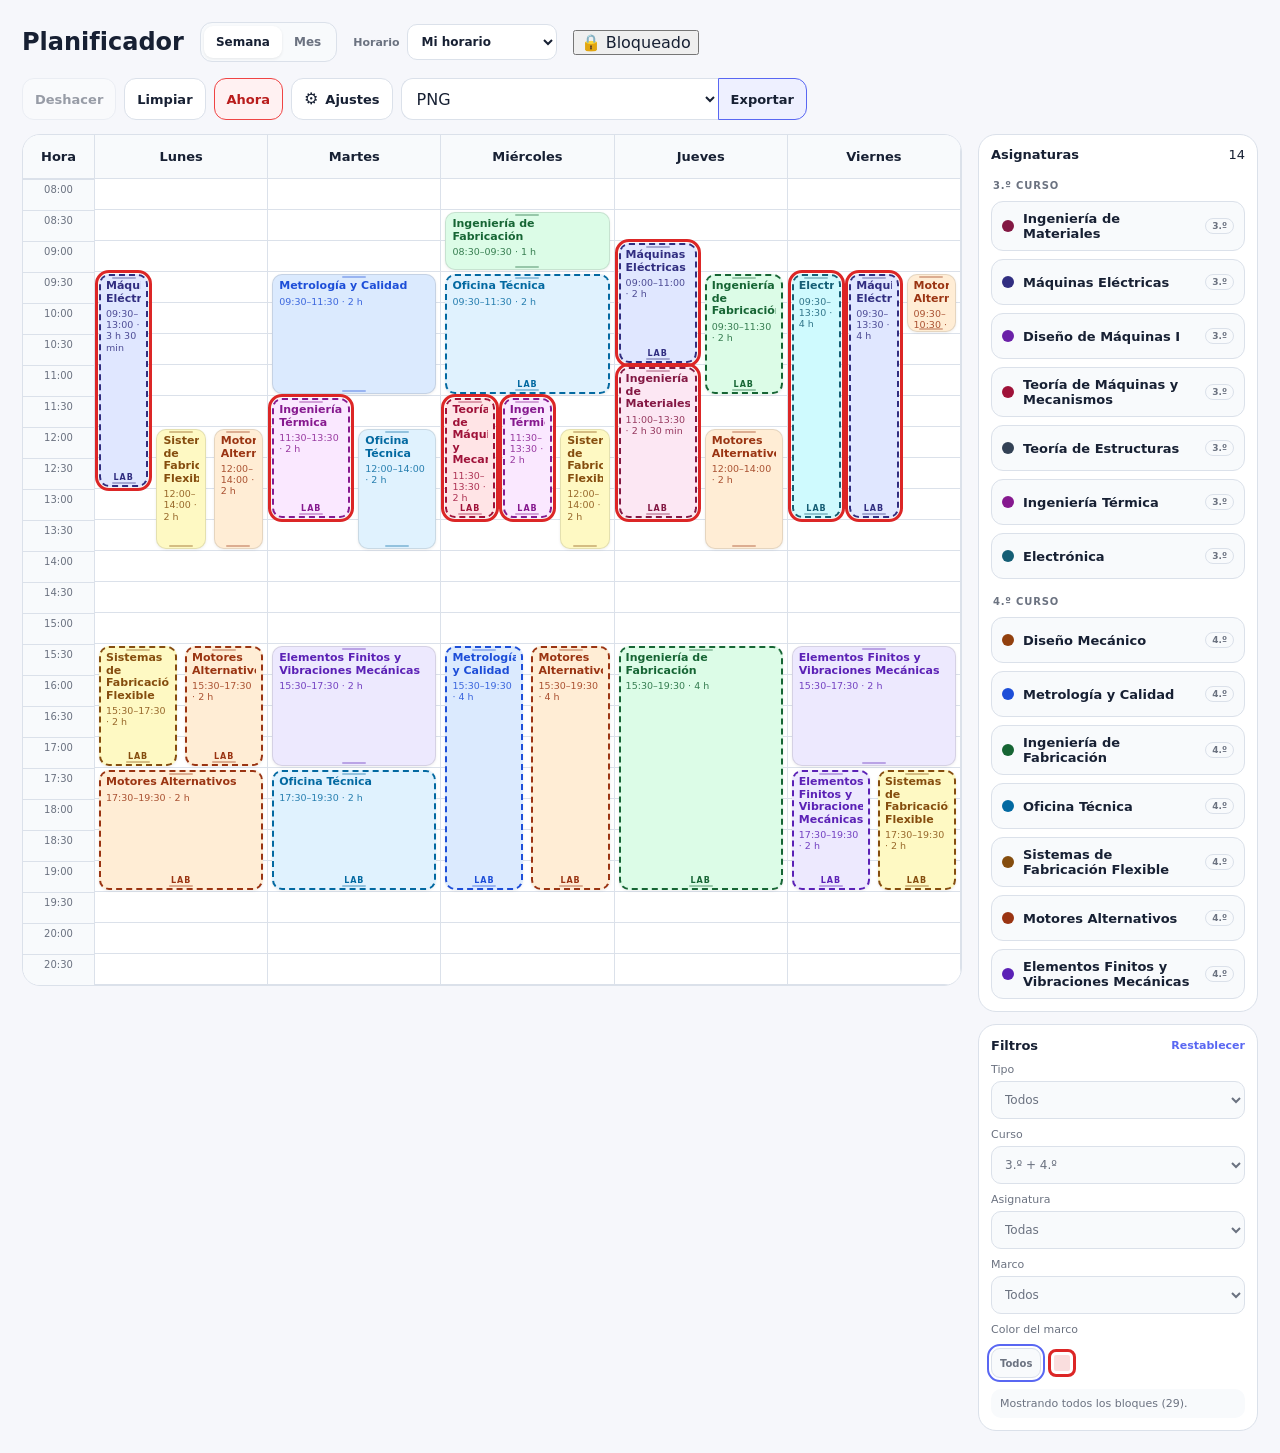
==== commit cd9bbe8e: "Make mobile navigation permanent in HTML" ====
--- a/index.html
+++ b/index.html
@@ -393,5 +393,31 @@
     Duplicando · clic para colocar · Esc cancelar
   </div>
 </main>
+
+<nav id="mobileBottomNav" class="mobile-bottom-nav" aria-label="Navegación principal">
+  <button type="button" class="mobile-nav-btn" data-mobile-nav="week">
+    <span class="mobile-nav-icon">▦</span><span>Semana</span>
+  </button>
+  <button type="button" class="mobile-nav-btn" data-mobile-nav="month">
+    <span class="mobile-nav-icon">□</span><span>Mes</span>
+  </button>
+  <button type="button" class="mobile-nav-btn mobile-nav-add" data-mobile-nav="add">
+    <span class="mobile-nav-plus">+</span><span>Añadir</span>
+  </button>
+  <button type="button" class="mobile-nav-btn" data-mobile-nav="settings">
+    <span class="mobile-nav-icon">⚙</span><span>Ajustes</span>
+  </button>
+</nav>
+
+<div id="mobileSheetBackdrop" class="mobile-sheet-backdrop hidden" aria-hidden="true">
+  <section class="mobile-sheet" role="dialog" aria-modal="true" aria-labelledby="mobileSheetTitle">
+    <div class="mobile-sheet-handle"></div>
+    <div class="mobile-sheet-head">
+      <h2 id="mobileSheetTitle">Añadir asignatura</h2>
+      <button id="closeMobileSheet" class="icon-btn" type="button" aria-label="Cerrar">×</button>
+    </div>
+    <div id="mobileSheetContent" class="mobile-sheet-content"></div>
+  </section>
+</div>
 </body>
 </html>
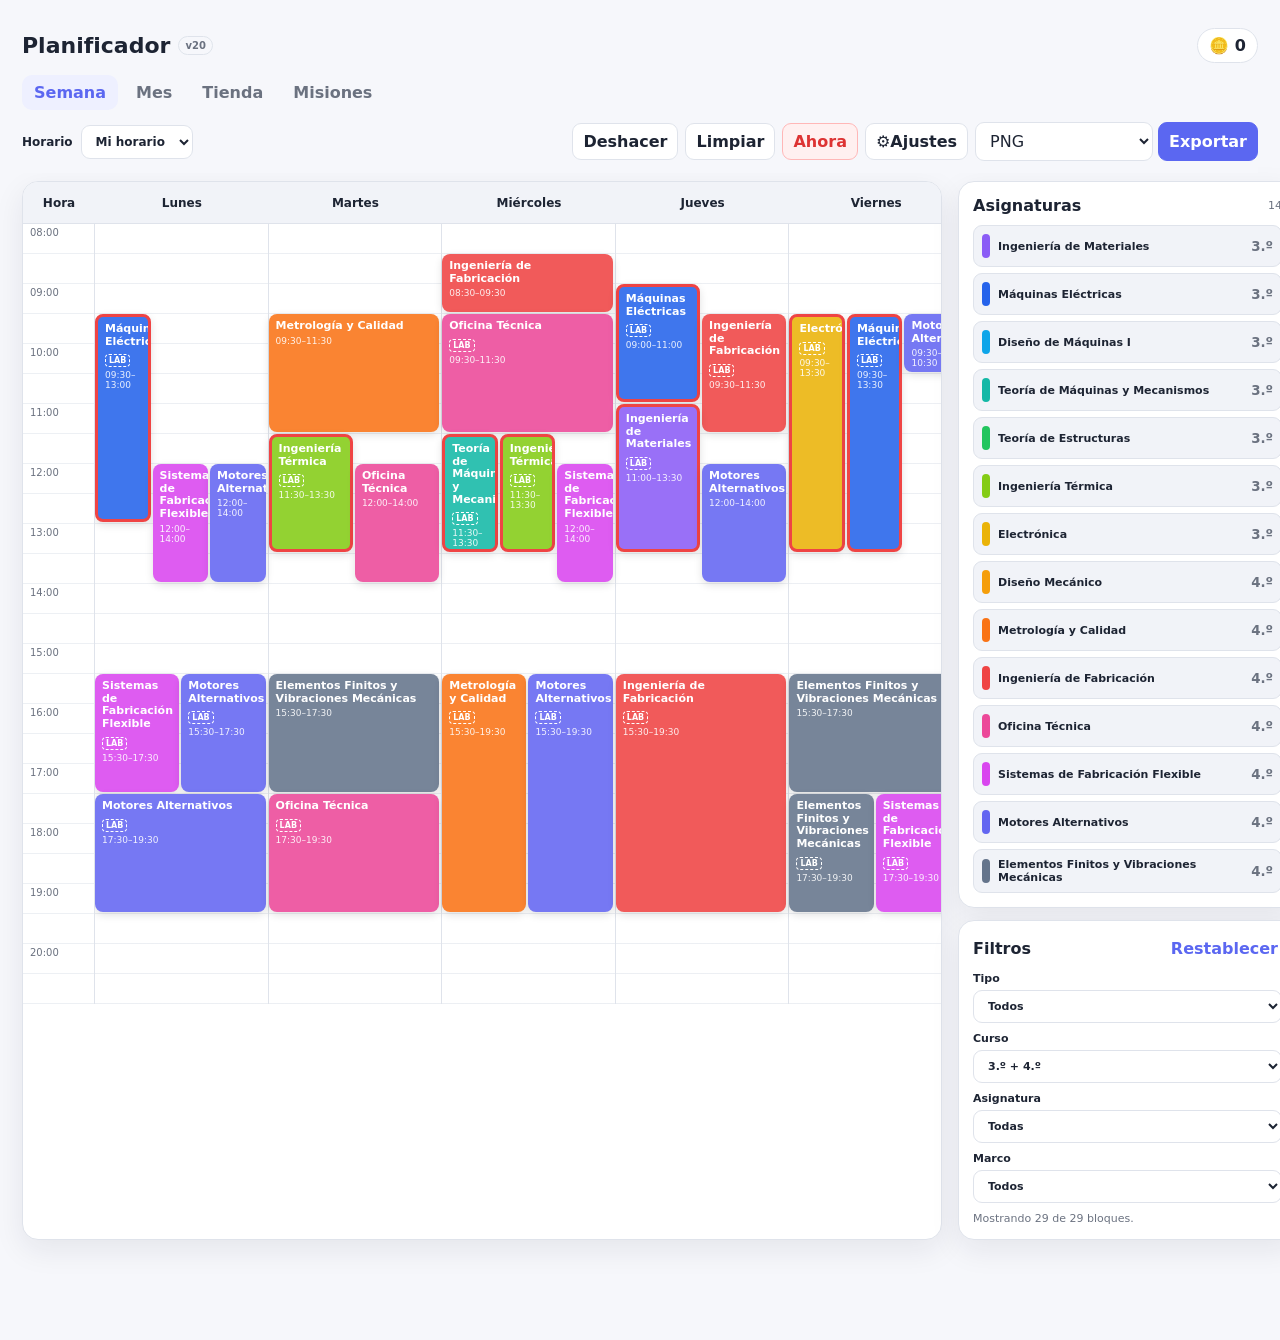
==== commit 181df263: "Rewrite planner architecture for performance and scalability" ====
--- a/index.html
+++ b/index.html
@@ -2,150 +2,76 @@
 <html lang="es">
 <head>
   <meta charset="utf-8">
-  <meta name="viewport" content="width=device-width,initial-scale=1">
+  <meta name="viewport" content="width=device-width,initial-scale=1,viewport-fit=cover">
   <meta name="theme-color" content="#f6f7fb">
-  <meta name="description" content="Planificador universitario local-first para horarios, exámenes, entregas y trabajos.">
+  <meta name="description" content="Planificador universitario local-first para horarios, calendario, misiones y skins.">
   <meta name="apple-mobile-web-app-capable" content="yes">
   <meta name="apple-mobile-web-app-status-bar-style" content="default">
   <meta name="apple-mobile-web-app-title" content="Planificador">
   <title>Planificador universitario</title>
   <link rel="manifest" href="./manifest.webmanifest">
-  <link rel="icon" href="./icons/icon.svg" sizes="192x192">
+  <link rel="icon" href="./icons/icon.svg">
   <link rel="apple-touch-icon" href="./icons/icon.svg">
-  <link rel="stylesheet" href="./styles.css">
-  <script defer src="./app.js"></script>
-  <script defer src="./month.js"></script>
-  <script defer src="./mobile.js"></script>
+  <link rel="stylesheet" href="./styles.css?v=20">
+  <script type="module" src="./src/main.js?v=20"></script>
 </head>
 <body>
+<div id="skinPattern" class="skin-pattern hidden" aria-hidden="true"></div>
 <main class="app" id="app">
   <header class="topbar">
-    <div class="title-stack">
-      <h1>Planificador</h1>
-
-      <div class="view-tabs" role="tablist" aria-label="Vista del planificador">
-        <button class="view-tab active" type="button" data-view="week" role="tab" aria-selected="true">Semana</button>
-        <button class="view-tab" type="button" data-view="month" role="tab" aria-selected="false">Mes</button>
-      </div>
-
-      <label class="schedule-switcher" aria-label="Horario activo">
-        <span>Horario</span>
-        <select id="scheduleSelect"></select>
-      </label>
-
-      <button id="mobileEditToggle" class="mobile-edit-toggle" type="button" aria-pressed="false">
-        <span class="mobile-edit-icon">🔒</span>
-        <span class="mobile-edit-label">Bloqueado</span>
-      </button>
+    <div class="brand-row">
+      <div class="brand-block"><h1 id="appTitle">Planificador</h1><span class="version-badge">v20</span></div>
+      <div class="wallet" title="Monedas"><span>🪙</span><strong data-wallet>0</strong></div>
     </div>
 
-    <div class="actions">
-      <button class="btn week-only-action" id="undoBtn" type="button" disabled>Deshacer</button>
-      <button class="btn week-only-action" id="clearBtn" type="button">Limpiar</button>
-      <button class="btn now-toggle active week-only-action" id="nowToggleBtn" type="button" aria-pressed="true">Ahora</button>
-      <button class="btn settings-btn" id="settingsBtn" type="button"><span class="settings-icon">⚙</span><span>Ajustes</span></button>
+    <nav class="view-tabs" aria-label="Vistas principales">
+      <button id="tabWeek" class="view-tab active" type="button" data-view="week">Semana</button>
+      <button id="tabMonth" class="view-tab" type="button" data-view="month">Mes</button>
+      <button id="tabShop" class="view-tab" type="button" data-view="shop">Tienda</button>
+      <button id="tabMissions" class="view-tab" type="button" data-view="missions">Misiones</button>
+    </nav>
 
-      <div class="export-group week-only-action">
-        <select id="exportType" aria-label="Formato de exportación">
-          <option value="png">PNG</option>
-          <option value="jpg">JPG</option>
-          <option value="pdf">PDF</option>
-          <option value="xlsx">Excel</option>
-          <option value="svg">SVG</option>
-          <option value="html-live">HTML interactivo · hora en vivo</option>
-        </select>
-        <button class="btn primary" id="exportBtn" type="button">Exportar</button>
+    <div class="top-controls">
+      <label class="schedule-switcher"><span id="scheduleLabel">Horario</span><select id="scheduleSelect"></select></label>
+      <button id="mobileEditToggle" class="mobile-edit-toggle" type="button" aria-pressed="false"><span class="mobile-edit-icon">🔒</span><span class="mobile-edit-label">Bloqueado</span></button>
+      <div class="desktop-actions">
+        <button class="btn week-only-action" id="undoBtn" type="button" disabled>Deshacer</button>
+        <button class="btn week-only-action" id="clearBtn" type="button">Limpiar</button>
+        <button class="btn now-toggle active week-only-action" id="nowToggleBtn" type="button">Ahora</button>
+        <button class="btn" id="settingsBtn" type="button"><span>⚙</span><span id="settingsBtnText">Ajustes</span></button>
+        <div class="export-group week-only-action"><select id="exportType"><option value="png">PNG</option><option value="jpg">JPG</option><option value="pdf">PDF</option><option value="xlsx">Excel</option><option value="svg">SVG</option><option value="html-live">HTML interactivo</option></select><button class="btn primary" id="exportBtn">Exportar</button></div>
       </div>
     </div>
   </header>
 
   <section id="weekView" class="planner-view">
-    <div class="layout">
-      <section>
-        <div class="card calendar-card">
-          <div class="calendar-scroll">
-            <div class="calendar" id="calendar">
-              <div class="corner sticky-left">Hora</div>
-              <div class="day-head">Lunes</div>
-              <div class="day-head">Martes</div>
-              <div class="day-head">Miércoles</div>
-              <div class="day-head">Jueves</div>
-              <div class="day-head">Viernes</div>
-
-              <div id="timeColumn" class="time-column sticky-left"></div>
-              <div class="day-column" data-day="0"></div>
-              <div class="day-column" data-day="1"></div>
-              <div class="day-column" data-day="2"></div>
-              <div class="day-column" data-day="3"></div>
-              <div class="day-column" data-day="4"></div>
-            </div>
+    <div class="mobile-week-tools">
+      <div class="mobile-day-tabs"><button class="mobile-day-tab" data-mobile-day="0">L</button><button class="mobile-day-tab" data-mobile-day="1">M</button><button class="mobile-day-tab" data-mobile-day="2">X</button><button class="mobile-day-tab" data-mobile-day="3">J</button><button class="mobile-day-tab" data-mobile-day="4">V</button></div>
+    </div>
+    <div class="week-layout">
+      <section class="card calendar-card">
+        <div class="calendar-scroll">
+          <div class="calendar" id="calendar">
+            <div class="corner">Hora</div>
+            <div class="day-head" data-day="0" data-mobile-day="0">Lunes</div><div class="day-head" data-day="1" data-mobile-day="1">Martes</div><div class="day-head" data-day="2" data-mobile-day="2">Miércoles</div><div class="day-head" data-day="3" data-mobile-day="3">Jueves</div><div class="day-head" data-day="4" data-mobile-day="4">Viernes</div>
+            <div id="timeColumn" class="time-column"></div>
+            <div class="day-column" data-day="0"></div><div class="day-column" data-day="1"></div><div class="day-column" data-day="2"></div><div class="day-column" data-day="3"></div><div class="day-column" data-day="4"></div>
+            <div id="currentTimeLine" class="current-time-line hidden"><i></i><span>Ahora</span></div>
           </div>
         </div>
       </section>
 
       <aside class="sidebar">
-        <section class="card side-card">
-          <div class="section-head"><strong>Asignaturas</strong><span>14</span></div>
-          <div id="subjectList" class="subject-list"></div>
+        <section class="card side-card subject-card"><div class="section-head"><strong>Asignaturas</strong><span>14</span></div><div id="subjectList" class="subject-list"></div></section>
+        <section class="card side-card filters-card">
+          <div class="section-head"><strong>Filtros</strong><button id="resetFiltersBtn" class="text-btn">Restablecer</button></div>
+          <label class="field">Tipo<select id="labFilter"><option value="all">Todos</option><option value="lab">Solo LAB</option><option value="nonlab">Solo no LAB</option></select></label>
+          <label class="field">Curso<select id="courseFilter"><option value="all">3.º + 4.º</option><option value="3">Solo 3.º</option><option value="4">Solo 4.º</option></select></label>
+          <label class="field">Asignatura<select id="subjectFilter"><option value="all">Todas</option></select></label>
+          <label class="field">Marco<select id="frameFilter"><option value="all">Todos</option><option value="framed">Con marco</option><option value="none">Sin marco</option></select></label>
+          <div id="filterSummary" class="filter-summary"></div>
         </section>
-
-        <section class="card side-card filters-card">
-          <div class="section-head">
-            <strong>Filtros</strong>
-            <button id="resetFiltersBtn" class="text-btn" type="button">Restablecer</button>
-          </div>
-
-          <label class="field">Tipo
-            <select id="labFilter">
-              <option value="all">Todos</option>
-              <option value="lab">Solo LAB</option>
-              <option value="nonlab">Solo no LAB</option>
-            </select>
-          </label>
-
-          <label class="field">Curso
-            <select id="courseFilter">
-              <option value="all">3.º + 4.º</option>
-              <option value="3">Solo 3.º</option>
-              <option value="4">Solo 4.º</option>
-            </select>
-          </label>
-
-          <label class="field">Asignatura
-            <select id="subjectFilter">
-              <option value="all">Todas</option>
-            </select>
-          </label>
-
-          <label class="field">Marco
-            <select id="frameFilter">
-              <option value="all">Todos</option>
-              <option value="framed">Con cualquier marco</option>
-              <option value="none">Sin marco</option>
-            </select>
-          </label>
-
-          <div class="field">
-            <span>Color del marco</span>
-            <div id="frameColorFilter" class="frame-color-filter" aria-label="Filtrar por color de marco"></div>
-          </div>
-
-          <div id="filterSummary" class="filter-summary">Mostrando todos los bloques.</div>
-        </section>
-
-        <section id="editor" class="card editor hidden">
-          <strong id="editorHeading">Bloque seleccionado</strong>
-          <p id="editorTitle"></p>
-
-          <div class="edit-grid">
-            <button id="earlierBtn" class="mini-btn" type="button">Inicio −30</button>
-            <button id="laterBtn" class="mini-btn" type="button">Inicio +30</button>
-            <button id="shorterBtn" class="mini-btn" type="button">Duración −30</button>
-            <button id="longerBtn" class="mini-btn" type="button">Duración +30</button>
-          </div>
-
-          <button id="deleteSelectedBtn" class="mini-btn full" type="button">Eliminar selección</button>
-        </section>
+        <section id="editor" class="card editor hidden"><strong id="editorHeading">Bloque seleccionado</strong><p id="editorTitle"></p><div class="edit-grid"><button id="earlierBtn" class="mini-btn">Inicio −30</button><button id="laterBtn" class="mini-btn">Inicio +30</button><button id="shorterBtn" class="mini-btn">Duración −30</button><button id="longerBtn" class="mini-btn">Duración +30</button></div><button id="deleteSelectedBtn" class="mini-btn danger full">Eliminar selección</button></section>
       </aside>
     </div>
   </section>
@@ -153,271 +79,44 @@
   <section id="monthView" class="planner-view hidden">
     <div class="month-layout">
       <section class="card month-card">
-        <div class="month-toolbar">
-          <div class="month-nav">
-            <button id="prevMonthBtn" class="icon-btn compact" type="button" aria-label="Mes anterior">‹</button>
-            <div>
-              <h2 id="monthTitle">Mes</h2>
-              <button id="todayMonthBtn" class="text-btn month-today-btn" type="button">Ir a hoy</button>
-            </div>
-            <button id="nextMonthBtn" class="icon-btn compact" type="button" aria-label="Mes siguiente">›</button>
-          </div>
-
-          <div class="month-toolbar-actions">
-            <button id="monthIcsBtn" class="btn" type="button">Exportar .ics</button>
-            <button id="addMonthEventBtn" class="btn primary" type="button">+ Nuevo evento</button>
-          </div>
-        </div>
-
-        <div class="month-scroll">
-          <div id="monthWeekdayHead" class="month-weekdays"></div>
-          <div id="monthGrid" class="month-grid"></div>
-        </div>
+        <div class="month-toolbar"><div class="month-nav"><button id="prevMonthBtn" class="icon-btn">‹</button><div><h2 id="monthTitle">Mes</h2><button id="todayMonthBtn" class="text-btn">Ir a hoy</button></div><button id="nextMonthBtn" class="icon-btn">›</button></div><div class="month-toolbar-actions"><button id="monthIcsBtn" class="btn">Exportar .ics</button><button id="addMonthEventBtn" class="btn primary">+ Nuevo evento</button></div></div>
+        <div class="month-scroll"><div id="monthWeekdayHead" class="month-weekdays"></div><div id="monthGrid" class="month-grid"></div></div>
+        <section id="mobileDayAgenda" class="mobile-day-agenda card"><div class="mobile-agenda-head"><div><small>Día seleccionado</small><strong id="mobileAgendaTitle"></strong></div><button id="mobileAgendaAdd" class="btn primary">+ Añadir</button></div><div id="mobileAgendaList"></div></section>
       </section>
-
       <aside class="month-sidebar">
-        <section class="card side-card">
-          <div class="section-head"><strong>Próximos</strong><span>pendientes</span></div>
-          <div id="upcomingList" class="upcoming-list"></div>
-        </section>
-
-        <section class="card side-card filters-card">
-          <div class="section-head">
-            <strong>Filtros</strong>
-            <button id="resetMonthFiltersBtn" class="text-btn" type="button">Restablecer</button>
-          </div>
-
-          <label class="field">Curso
-            <select id="monthCourseFilter">
-              <option value="all">3.º + 4.º</option>
-              <option value="3">Solo 3.º</option>
-              <option value="4">Solo 4.º</option>
-            </select>
-          </label>
-
-          <label class="field">Asignatura
-            <select id="monthSubjectFilter">
-              <option value="all">Todas</option>
-            </select>
-          </label>
-
-          <label class="field">Tipo
-            <select id="monthTypeFilter">
-              <option value="all">Todos</option>
-            </select>
-          </label>
-
-          <label class="field">Estado
-            <select id="monthStatusFilter">
-              <option value="all">Todos</option>
-              <option value="pending">Pendientes</option>
-              <option value="done">Completados</option>
-            </select>
-          </label>
-
-          <div id="monthFilterSummary" class="filter-summary">0 eventos</div>
-        </section>
+        <section class="card side-card"><div class="section-head"><strong>Próximos</strong><span>pendientes</span></div><div id="upcomingList" class="upcoming-list"></div></section>
+        <section class="card side-card filters-card"><div class="section-head"><strong>Filtros</strong><button id="resetMonthFiltersBtn" class="text-btn">Restablecer</button></div><label class="field">Curso<select id="monthCourseFilter"><option value="all">3.º + 4.º</option><option value="3">Solo 3.º</option><option value="4">Solo 4.º</option></select></label><label class="field">Asignatura<select id="monthSubjectFilter"></select></label><label class="field">Tipo<select id="monthTypeFilter"></select></label><label class="field">Estado<select id="monthStatusFilter"><option value="all">Todos</option><option value="pending">Pendientes</option><option value="done">Completados</option></select></label><div id="monthFilterSummary" class="filter-summary"></div></section>
       </aside>
     </div>
   </section>
 
-  <div id="settingsBackdrop" class="settings-backdrop hidden" aria-hidden="true">
-    <aside class="settings-panel" role="dialog" aria-modal="true" aria-labelledby="settingsTitle">
-      <div class="settings-head">
-        <h2 id="settingsTitle">Ajustes</h2>
-        <button id="closeSettingsBtn" class="icon-btn" type="button" aria-label="Cerrar ajustes">×</button>
-      </div>
+  <section id="shopView" class="planner-view hidden game-view">
+    <div class="game-header"><div><span class="eyebrow">Personalización</span><h2 id="shopHeading">Tienda de skins</h2><p id="shopIntro"></p></div><div class="big-wallet">🪙 <strong data-wallet>0</strong></div></div>
+    <div id="skinGrid" class="skin-grid"></div>
+  </section>
 
-      <section class="settings-section">
-        <h3>Apariencia</h3>
-        <div class="theme-options">
-          <button class="theme-option" data-theme-choice="light" type="button">Claro</button>
-          <button class="theme-option" data-theme-choice="dark" type="button">Oscuro</button>
-          <button class="theme-option" data-theme-choice="system" type="button">Sistema</button>
-          <button class="theme-option rosita-theme-option hidden" data-theme-choice="rosita" type="button">Rosita</button>
-        </div>
-      </section>
-
-      <section class="settings-section">
-        <h3>Código</h3>
-        <p class="settings-note">Introduce un código para desbloquear extras.</p>
-        <form id="secretCodeForm" class="secret-code-form">
-          <input id="secretCodeInput" type="text" autocomplete="off" spellcheck="false" placeholder="Código">
-          <button class="settings-action" type="submit">Aplicar</button>
-        </form>
-      </section>
-
-      <section class="settings-section">
-        <h3>Horarios locales</h3>
-        <p class="settings-note">Cada horario guarda sus clases y su calendario mensual únicamente en este navegador.</p>
-        <div class="settings-actions-grid">
-          <button id="newScheduleBtn" class="settings-action" type="button">Nuevo horario</button>
-          <button id="renameScheduleBtn" class="settings-action" type="button">Renombrar</button>
-          <button id="deleteScheduleBtn" class="settings-action danger-soft" type="button">Eliminar</button>
-        </div>
-      </section>
-
-      <section class="settings-section">
-        <h3>Copia de seguridad</h3>
-        <p class="settings-note">El JSON incluye horario semanal, exámenes, entregas, trabajos y ajustes.</p>
-        <div class="settings-actions-grid">
-          <button id="backupScheduleBtn" class="settings-action" type="button">Exportar JSON</button>
-          <button id="importScheduleBtn" class="settings-action" type="button">Importar JSON</button>
-        </div>
-        <input id="importScheduleInput" class="hidden" type="file" accept=".json,application/json">
-      </section>
-
-      <section class="settings-section">
-        <h3>Instalación</h3>
-        <p class="settings-note">Al publicarse por HTTPS puede instalarse como una app y seguir funcionando sin conexión.</p>
-        <button id="installAppBtn" class="settings-action full-width hidden" type="button">Instalar aplicación</button>
-        <div id="installHelp" class="settings-note">Si el botón no aparece, usa el menú del navegador → “Instalar aplicación” o “Añadir a pantalla de inicio”.</div>
-      </section>
-
-      <section class="settings-section">
-        <h3>Documentación</h3>
-        <div class="docs">
-          <div class="doc-row"><strong>Semana.</strong> Arrastra asignaturas al horario, mueve y redimensiona bloques y usa clic derecho para LAB, marco, color, opacidad, duplicar o eliminar.</div>
-          <div class="doc-row"><strong>Mes.</strong> Haz clic en cualquier día o en “Nuevo evento” para añadir exámenes, entregas, trabajos, presentaciones o prácticas.</div>
-          <div class="doc-row"><strong>Mover fechas.</strong> Arrastra un evento mensual a otro día para cambiar su fecha.</div>
-          <div class="doc-row"><strong>Próximos.</strong> La columna lateral muestra los eventos pendientes más cercanos.</div>
-          <div class="doc-row"><strong>Calendario externo.</strong> “Exportar .ics” permite importar los eventos en Google Calendar, Apple Calendar u Outlook.</div>
-        </div>
-      </section>
-    </aside>
-  </div>
-
-  <div id="eventModalBackdrop" class="event-modal-backdrop hidden" aria-hidden="true">
-    <section class="event-modal" role="dialog" aria-modal="true" aria-labelledby="eventModalTitle">
-      <div class="settings-head event-modal-head">
-        <div>
-          <span class="eyebrow">Calendario</span>
-          <h2 id="eventModalTitle">Nuevo evento</h2>
-        </div>
-        <button id="closeEventModalBtn" class="icon-btn" type="button" aria-label="Cerrar">×</button>
-      </div>
-
-      <form id="eventForm">
-        <input id="eventId" type="hidden">
-
-        <div class="event-form-grid">
-          <label class="form-field span-2">Título
-            <input id="eventTitle" type="text" maxlength="120" placeholder="Ej. Parcial tema 1–5">
-          </label>
-
-          <label class="form-field">Asignatura
-            <select id="eventSubject"></select>
-          </label>
-
-          <label class="form-field">Tipo
-            <select id="eventType"></select>
-          </label>
-
-          <label class="form-field">Fecha
-            <input id="eventDate" type="date" required>
-          </label>
-
-          <label class="form-field">Lugar
-            <input id="eventLocation" type="text" maxlength="120" placeholder="Aula, edificio…">
-          </label>
-
-          <label class="form-field">Inicio
-            <input id="eventStart" type="time">
-          </label>
-
-          <label class="form-field">Fin
-            <input id="eventEnd" type="time">
-          </label>
-
-          <label class="form-field span-2">Notas
-            <textarea id="eventNotes" rows="4" maxlength="1200" placeholder="Temario, requisitos, enlace, cosas que llevar…"></textarea>
-          </label>
-        </div>
-
-        <label class="complete-toggle">
-          <input id="eventCompleted" type="checkbox">
-          <span>Marcar como completado / entregado</span>
-        </label>
-
-        <div class="event-form-actions">
-          <button id="deleteMonthEventBtn" class="btn danger-btn hidden" type="button">Eliminar</button>
-          <span class="form-spacer"></span>
-          <button id="cancelEventBtn" class="btn" type="button">Cancelar</button>
-          <button class="btn primary" type="submit">Guardar</button>
-        </div>
-      </form>
-    </section>
-  </div>
-
-  <div id="status" class="toast hidden" aria-live="polite"></div>
-
-  <div id="contextMenu" class="context-menu hidden" role="menu" aria-label="Acciones del bloque">
-    <div id="contextTitle" class="context-title"></div>
-
-    <button id="toggleLabBtn" class="menu-item" type="button" role="menuitemcheckbox" aria-checked="false">
-      <span class="menu-icon lab-icon">LAB</span>
-      <span>Marcar como LAB</span>
-      <span class="check">✓</span>
-    </button>
-
-    <button id="toggleFrameBtn" class="menu-item" type="button" role="menuitemcheckbox" aria-checked="false">
-      <span class="menu-icon frame-icon"></span>
-      <span>Mostrar marco</span>
-      <span class="check">✓</span>
-    </button>
-
-    <label class="menu-field">
-      <span>Color del marco</span>
-      <input id="frameColorInput" type="color" value="#dc2626">
-    </label>
-
-    <label class="menu-field opacity-field">
-      <span>Opacidad <strong id="opacityValue">100%</strong></span>
-      <input id="opacityInput" type="range" min="20" max="100" step="5" value="100">
-    </label>
-
-    <div class="menu-separator"></div>
-
-    <button id="duplicateBtn" class="menu-item" type="button">
-      <span class="menu-symbol">⧉</span>
-      <span>Duplicar</span>
-    </button>
-
-    <button id="deleteBtn" class="menu-item danger" type="button">
-      <span class="menu-symbol">×</span>
-      <span>Eliminar</span>
-    </button>
-  </div>
-
-  <div id="duplicateCursor" class="duplicate-cursor hidden">
-    Duplicando · clic para colocar · Esc cancelar
-  </div>
+  <section id="missionsView" class="planner-view hidden game-view">
+    <div class="game-header"><div><span class="eyebrow">Cultura general</span><h2 id="missionsHeading">Misiones del día</h2><p id="missionsIntro"></p></div><div class="big-wallet">🪙 <strong data-wallet>0</strong></div></div>
+    <div id="missionSummary" class="mission-summary"></div><div id="missionList" class="mission-list"></div>
+  </section>
 </main>
 
-<nav id="mobileBottomNav" class="mobile-bottom-nav" aria-label="Navegación principal">
-  <button type="button" class="mobile-nav-btn" data-mobile-nav="week">
-    <span class="mobile-nav-icon">▦</span><span>Semana</span>
-  </button>
-  <button type="button" class="mobile-nav-btn" data-mobile-nav="month">
-    <span class="mobile-nav-icon">□</span><span>Mes</span>
-  </button>
-  <button type="button" class="mobile-nav-btn mobile-nav-add" data-mobile-nav="add">
-    <span class="mobile-nav-plus">+</span><span>Añadir</span>
-  </button>
-  <button type="button" class="mobile-nav-btn" data-mobile-nav="settings">
-    <span class="mobile-nav-icon">⚙</span><span>Ajustes</span>
-  </button>
-</nav>
+<div id="contextMenu" class="context-menu hidden"><button data-action="lab">Alternar LAB</button><div class="menu-sep"></div><button data-action="frame-red">Marco rojo</button><button data-action="frame-yellow">Marco amarillo</button><button data-action="frame-blue">Marco azul</button><button data-action="frame-none">Sin marco</button><div class="menu-sep"></div><button data-action="opacity">Alternar opacidad</button><button data-action="duplicate">Duplicar</button><button class="danger-text" data-action="delete">Eliminar</button></div>
 
-<div id="mobileSheetBackdrop" class="mobile-sheet-backdrop hidden" aria-hidden="true">
-  <section class="mobile-sheet" role="dialog" aria-modal="true" aria-labelledby="mobileSheetTitle">
-    <div class="mobile-sheet-handle"></div>
-    <div class="mobile-sheet-head">
-      <h2 id="mobileSheetTitle">Añadir asignatura</h2>
-      <button id="closeMobileSheet" class="icon-btn" type="button" aria-label="Cerrar">×</button>
-    </div>
-    <div id="mobileSheetContent" class="mobile-sheet-content"></div>
-  </section>
-</div>
+<div id="settingsBackdrop" class="modal-backdrop hidden" aria-hidden="true"><aside class="settings-panel"><div class="modal-head"><h2 id="settingsTitle">Ajustes</h2><button id="closeSettingsBtn" class="icon-btn">×</button></div>
+  <section class="settings-section"><h3>Apariencia</h3><div class="theme-options"><button data-theme-choice="light">Claro</button><button data-theme-choice="dark">Oscuro</button><button data-theme-choice="system">Sistema</button><button data-theme-choice="rosita" class="hidden">Rosita</button></div></section>
+  <section class="settings-section"><h3>Código</h3><p>Introduce un código para desbloquear extras o activar funciones de debug.</p><form id="secretCodeForm" class="secret-code-form"><input id="secretCodeInput" autocomplete="off" placeholder="Código"><button>Aplicar</button></form></section>
+  <section class="settings-section"><h3>Horarios locales</h3><div class="settings-grid"><button id="newScheduleBtn">Nuevo horario</button><button id="renameScheduleBtn">Renombrar</button><button id="deleteScheduleBtn" class="danger-soft">Eliminar</button></div></section>
+  <section class="settings-section"><h3>Copia de seguridad</h3><p>Incluye horario semanal, calendario mensual y ajustes principales.</p><div class="settings-grid"><button id="backupScheduleBtn">Exportar JSON</button><button id="importScheduleBtn">Importar JSON</button></div><input id="importScheduleInput" class="hidden" type="file" accept=".json,application/json"></section>
+  <section class="settings-section"><h3>Instalación</h3><button id="installAppBtn" class="hidden">Instalar aplicación</button><p>También puedes usar “Añadir a pantalla de inicio” desde el navegador.</p></section>
+  <section class="settings-section"><h3>Documentación</h3><div class="docs"><p><b>Semana:</b> arrastra asignaturas, mueve y redimensiona bloques. Clic derecho para LAB, marco, opacidad, duplicado y borrado.</p><p><b>Mes:</b> añade exámenes, entregas, trabajos, presentaciones o prácticas y arrástralos entre días.</p><p><b>Móvil:</b> la edición empieza bloqueada. Actívala con el candado para evitar cambios accidentales.</p><p><b>Tienda y misiones:</b> responde retos diarios, gana monedas y compra skins.</p></div></section>
+</aside></div>
+
+<div id="eventModalBackdrop" class="modal-backdrop hidden" aria-hidden="true"><section class="event-modal"><div class="modal-head"><div><span class="eyebrow">Calendario</span><h2 id="eventModalTitle">Nuevo evento</h2></div><button id="closeEventModalBtn" class="icon-btn">×</button></div><form id="eventForm"><input id="eventId" type="hidden"><div class="event-form-grid"><label class="span-2">Título<input id="eventTitle" maxlength="120"></label><label>Asignatura<select id="eventSubject"></select></label><label>Tipo<select id="eventType"></select></label><label>Fecha<input id="eventDate" type="date" required></label><label>Lugar<input id="eventLocation" maxlength="120"></label><label>Inicio<input id="eventStart" type="time"></label><label>Fin<input id="eventEnd" type="time"></label><label class="span-2">Notas<textarea id="eventNotes" rows="4"></textarea></label><label class="check-row span-2"><input id="eventCompleted" type="checkbox"> Completado</label></div><div class="modal-actions"><button id="deleteEventBtn" class="btn danger hidden" type="button">Eliminar</button><span></span><button id="cancelEventBtn" class="btn" type="button">Cancelar</button><button class="btn primary" type="submit">Guardar</button></div></form></section></div>
+
+<div id="subjectPaletteSheet" class="subject-palette-sheet"><div class="sheet-handle"></div><p>Selecciona una asignatura y toca el horario para añadirla.</p><button type="button" onclick="this.parentElement.classList.remove('open')">Cerrar</button></div>
+
+<nav class="mobile-bottom-nav"><button data-mobile-view="week"><span>▦</span><small>Semana</small></button><button data-mobile-view="month"><span>□</span><small>Mes</small></button><button id="mobileAddBtn" class="mobile-add"><span>＋</span><small>Añadir</small></button><button id="mobileSettingsBtn"><span>⚙</span><small>Ajustes</small></button></nav>
+<div id="toast" class="toast" role="status"></div>
 </body>
-</html>+</html>
--- a/styles.css
+++ b/styles.css
@@ -1,1705 +1,12 @@
-:root{
-      --bg:#f6f7fb;
-      --panel:#ffffff;
-      --panel-2:#f8fafc;
-      --text:#172033;
-      --muted:#6b7280;
-      --border:#dbe1ea;
-      --accent:#5967f2;
-      --accent-soft:#eef0ff;
-      --danger:#dc2626;
-      --row-h:31px;
-      --time-w:72px;
-      --day-min:145px;
-    }
-
-    *{box-sizing:border-box}
-    html,body{margin:0;min-height:100%;background:var(--bg);color:var(--text)}
-    body{font-family:Inter,ui-sans-serif,system-ui,-apple-system,BlinkMacSystemFont,"Segoe UI",sans-serif}
-    button,select,input{font:inherit;color:inherit}
-    button,select,input[type="range"],input[type="color"]{cursor:pointer}
-
-    .app{
-      position:relative;
-      width:min(1500px,100%);
-      margin:0 auto;
-      padding:22px;
-    }
-
-    .topbar{
-      display:flex;
-      align-items:flex-start;
-      justify-content:space-between;
-      gap:16px;
-      flex-wrap:wrap;
-      margin-bottom:14px;
-    }
-
-    h1{margin:0 0 6px;font-size:24px;line-height:1.1}
-    .subtitle{margin:0;color:var(--muted);font-size:14px}
-    .status{min-height:24px;margin:0 0 10px;color:var(--muted);font-size:13px}
-
-    .actions,.export-group{display:flex;gap:8px;flex-wrap:wrap}
-    .export-group{gap:0}
-    .export-group select{
-      min-height:42px;
-      padding:0 34px 0 11px;
-      border:1px solid var(--border);
-      border-right:0;
-      border-radius:12px 0 0 12px;
-      background:var(--panel);
-    }
-    .export-group .btn{border-radius:0 12px 12px 0}
-
-    .btn,.mini-btn{
-      min-height:42px;
-      padding:8px 12px;
-      border:1px solid var(--border);
-      border-radius:12px;
-      background:var(--panel);
-      font-weight:700;
-      font-size:13px;
-    }
-    .btn.primary{border-color:var(--accent);background:var(--accent-soft)}
-    .btn:disabled{opacity:.42;cursor:default}
-
-    .layout{
-      display:grid;
-      grid-template-columns:minmax(0,1fr) 280px;
-      gap:16px;
-    }
-
-    .card{
-      background:var(--panel);
-      border:1px solid var(--border);
-      border-radius:18px;
-    }
-
-    .calendar-card{overflow:hidden}
-    .calendar-scroll{overflow-x:auto;overscroll-behavior-x:contain}
-
-    .calendar{
-      min-width:810px;
-      display:grid;
-      grid-template-columns:var(--time-w) repeat(5,minmax(var(--day-min),1fr));
-      grid-template-rows:44px auto;
-      position:relative;
-      user-select:none;
-    }
-
-    .corner,.day-head{
-      height:44px;
-      display:flex;
-      align-items:center;
-      justify-content:center;
-      background:var(--panel-2);
-      border-right:1px solid var(--border);
-      border-bottom:1px solid var(--border);
-      font-weight:800;
-      font-size:13px;
-      z-index:8;
-    }
-
-    .sticky-left{position:sticky;left:0;z-index:9}
-    .time-column,.day-column{position:relative;height:calc(var(--row-h) * 26)}
-    .time-column{background:var(--panel-2);border-right:1px solid var(--border);z-index:7}
-
-    .time-label{
-      position:absolute;
-      left:0;right:0;
-      height:var(--row-h);
-      padding-top:4px;
-      text-align:center;
-      font-size:10px;
-      color:var(--muted);
-      border-top:1px solid var(--border);
-    }
-
-    .day-column{
-      border-right:1px solid var(--border);
-      background-color:var(--panel);
-      background-image:repeating-linear-gradient(
-        to bottom,
-        transparent 0,
-        transparent calc(var(--row-h) - 1px),
-        var(--border) calc(var(--row-h) - 1px),
-        var(--border) var(--row-h)
-      );
-      transition:background-color .12s ease;
-    }
-
-    .day-column.drop-active{background-color:var(--accent-soft)}
-
-    .hint{
-      display:flex;
-      gap:8px;
-      flex-wrap:wrap;
-      margin-top:8px;
-      color:var(--muted);
-      font-size:12px;
-    }
-
-    .sidebar{min-width:0}
-    .side-card,.editor{padding:12px}
-    .filters-card,.editor{margin-top:12px}
-
-    .section-head{
-      display:flex;
-      align-items:center;
-      justify-content:space-between;
-      gap:8px;
-      margin-bottom:9px;
-      font-size:13px;
-    }
-
-    .subject-list{display:grid;gap:8px}
-    .subject-chip{
-      display:flex;
-      align-items:center;
-      gap:9px;
-      width:100%;
-      min-height:46px;
-      padding:9px 10px;
-      border:1px solid var(--border);
-      border-radius:12px;
-      background:var(--panel-2);
-      font-weight:700;
-      font-size:13px;
-      text-align:left;
-      cursor:grab;
-      touch-action:manipulation;
-      transition:transform .12s,border-color .12s,background .12s;
-    }
-    .subject-chip:active{transform:scale(.98)}
-    .subject-chip.selected{border-color:var(--accent);background:var(--accent-soft)}
-    .subject-dot{width:12px;height:12px;border-radius:50%;flex:0 0 12px}
-
-    .help{margin:10px 0 0;color:var(--muted);font-size:12px}
-    .text-btn{padding:2px 0;border:0;background:transparent;color:var(--accent);font-size:11px;font-weight:700}
-
-    .field{
-      display:grid;
-      gap:5px;
-      margin-top:9px;
-      color:var(--muted);
-      font-size:11px;
-    }
-    .field select{
-      width:100%;
-      min-height:38px;
-      padding:0 9px;
-      border:1px solid var(--border);
-      border-radius:10px;
-      background:var(--panel-2);
-      font-size:12px;
-    }
-
-    .filter-summary{
-      margin-top:10px;
-      padding:8px 9px;
-      border-radius:10px;
-      background:var(--panel-2);
-      color:var(--muted);
-      font-size:11px;
-    }
-
-    .hidden{display:none!important}
-    .editor p{margin:6px 0 10px;font-size:12px}
-    .edit-grid{display:grid;grid-template-columns:1fr 1fr;gap:8px}
-    .mini-btn{background:var(--panel-2);font-size:12px}
-    .mini-btn.full{width:100%;margin-top:8px}
-
-    .event,.drop-preview{
-      position:absolute;
-      box-sizing:border-box;
-      border-radius:10px;
-      overflow:hidden;
-    }
-
-    .event{
-      z-index:3;
-      padding:5px 6px 7px;
-      border:1px solid rgba(0,0,0,.10);
-      box-shadow:0 1px 3px rgba(0,0,0,.07);
-      cursor:grab;
-      touch-action:none;
-      transform-origin:center;
-      transition:left .13s ease,width .13s ease,box-shadow .13s ease,opacity .13s ease;
-      outline:3px solid transparent;
-      outline-offset:1px;
-    }
-
-    .event.is-selected{
-      box-shadow:0 0 0 2px var(--accent),0 5px 16px rgba(0,0,0,.14);
-      z-index:5;
-    }
-
-    .event.has-frame{outline-color:var(--frame-color)}
-    .event.lab{border:2px dashed currentColor;padding:4px 5px 18px}
-    .event.filtered-out{display:none}
-    .event.pop{animation:event-pop .24s cubic-bezier(.2,.9,.2,1)}
-    @keyframes event-pop{0%{transform:scale(1)}48%{transform:scale(1.055)}100%{transform:scale(1)}}
-
-    .event-title{
-      font-size:11px;
-      line-height:1.14;
-      font-weight:800;
-      overflow:hidden;
-    }
-
-    .event-meta{
-      margin-top:3px;
-      font-size:9.5px;
-      line-height:1.18;
-      opacity:.84;
-    }
-
-    .lab-label{
-      position:absolute;
-      left:5px;right:5px;bottom:3px;
-      font-size:8px;
-      font-weight:900;
-      letter-spacing:.12em;
-      text-align:center;
-    }
-
-    .resize-handle{
-      position:absolute;
-      left:12px;right:12px;
-      height:10px;
-      cursor:ns-resize;
-      touch-action:none;
-      z-index:6;
-    }
-    .resize-handle.top{top:-3px}
-    .resize-handle.bottom{bottom:-3px}
-    .resize-handle::after{
-      content:"";
-      position:absolute;
-      top:4px;left:50%;
-      width:24px;height:2px;
-      border-radius:99px;
-      background:currentColor;
-      opacity:.35;
-      transform:translateX(-50%);
-    }
-
-    .drop-preview{
-      z-index:12;
-      padding:5px 6px;
-      border:2px dashed currentColor;
-      opacity:.68;
-      pointer-events:none;
-      box-shadow:0 7px 22px rgba(0,0,0,.13);
-    }
-
-    .context-menu{
-      position:absolute;
-      z-index:100;
-      width:248px;
-      padding:6px;
-      border:1px solid var(--border);
-      border-radius:14px;
-      background:var(--panel);
-      box-shadow:0 12px 32px rgba(0,0,0,.18);
-    }
-
-    .context-title{
-      padding:7px 9px 8px;
-      font-size:11px;
-      font-weight:800;
-      color:var(--muted);
-      border-bottom:1px solid var(--border);
-      margin-bottom:4px;
-      white-space:nowrap;
-      overflow:hidden;
-      text-overflow:ellipsis;
-    }
-
-    .menu-item{
-      display:flex;
-      align-items:center;
-      gap:9px;
-      width:100%;
-      min-height:40px;
-      padding:7px 9px;
-      border:0;
-      border-radius:9px;
-      background:transparent;
-      font-size:12px;
-      font-weight:700;
-      text-align:left;
-    }
-    .menu-item:hover,.menu-item:focus-visible{background:var(--accent-soft);outline:none}
-
-    .menu-icon,.menu-symbol{
-      width:25px;height:25px;
-      flex:0 0 25px;
-      display:flex;
-      align-items:center;
-      justify-content:center;
-      border-radius:6px;
-      font-size:8px;
-      font-weight:900;
-    }
-    .lab-icon{border:2px dashed currentColor}
-    .frame-icon{border:2px solid var(--danger)}
-    .menu-symbol{font-size:18px}
-    .check{margin-left:auto;visibility:hidden}
-    .menu-item[aria-checked="true"] .check{visibility:visible}
-    .danger{color:var(--danger)}
-
-    .menu-field{
-      display:grid;
-      grid-template-columns:1fr auto;
-      align-items:center;
-      gap:10px;
-      min-height:42px;
-      padding:7px 9px;
-      font-size:12px;
-      font-weight:700;
-    }
-
-    .menu-field input[type="color"]{
-      width:38px;height:28px;
-      padding:2px;
-      border:1px solid var(--border);
-      border-radius:8px;
-      background:var(--panel-2);
-    }
-
-    .opacity-field{grid-template-columns:1fr}
-    .opacity-field span{display:flex;justify-content:space-between}
-    .opacity-field input{width:100%}
-    .menu-separator{height:1px;background:var(--border);margin:4px 6px}
-
-    .duplicate-cursor{
-      position:fixed;
-      z-index:120;
-      pointer-events:none;
-      padding:7px 10px;
-      border:1px solid var(--accent);
-      border-radius:10px;
-      background:var(--panel);
-      box-shadow:0 8px 24px rgba(0,0,0,.16);
-      font-size:11px;
-      font-weight:800;
-      color:var(--accent);
-    }
-
-    .now-toggle.active{
-      border-color:#ef4444;
-      background:#fff1f2;
-      color:#b91c1c;
-    }
-
-    .day-head.is-today{
-      background:#fff7f7;
-      color:#b91c1c;
-    }
-
-    .now-line{
-      position:absolute;
-      left:0;
-      right:0;
-      height:2px;
-      z-index:20;
-      background:#ef4444;
-      pointer-events:none;
-      box-shadow:0 0 0 1px rgba(239,68,68,.08);
-    }
-
-    .now-line::before{
-      content:"";
-      position:absolute;
-      left:-5px;
-      top:50%;
-      width:10px;
-      height:10px;
-      border-radius:50%;
-      background:#ef4444;
-      transform:translateY(-50%);
-    }
-
-    .now-label{
-      position:absolute;
-      left:6px;
-      top:-11px;
-      padding:2px 5px;
-      border-radius:6px;
-      background:#ef4444;
-      color:#fff;
-      font-size:9px;
-      line-height:1.2;
-      font-weight:800;
-      white-space:nowrap;
-      box-shadow:0 2px 6px rgba(0,0,0,.12);
-    }
-
-
-    body[data-theme="dark"]{
-      --bg:#0f1115;
-      --panel:#171a21;
-      --panel-2:#1e222b;
-      --text:#eef2f7;
-      --muted:#9aa4b2;
-      --border:#303642;
-      --accent:#8b95ff;
-      --accent-soft:#252a46;
-      --danger:#fb7185;
-    }
-
-    body[data-theme="dark"] .day-column{
-      background-color:var(--panel);
-    }
-
-    body[data-theme="dark"] .event{
-      box-shadow:0 1px 4px rgba(0,0,0,.28);
-    }
-
-    .settings-btn{display:flex;align-items:center;gap:7px}
-    .settings-icon{font-size:16px;line-height:1}
-
-    .course-badge{
-      margin-left:auto;
-      padding:2px 6px;
-      border-radius:999px;
-      border:1px solid var(--border);
-      color:var(--muted);
-      font-size:9px;
-      font-weight:800;
-      white-space:nowrap;
-    }
-
-    .subject-group-title{
-      margin:9px 2px 2px;
-      color:var(--muted);
-      font-size:10px;
-      font-weight:850;
-      letter-spacing:.08em;
-      text-transform:uppercase;
-    }
-
-    .frame-color-filter{
-      display:flex;
-      align-items:center;
-      gap:7px;
-      flex-wrap:wrap;
-      min-height:32px;
-      margin-top:6px;
-    }
-
-    .color-filter-all{
-      min-height:30px;
-      padding:4px 8px;
-      border:1px solid var(--border);
-      border-radius:9px;
-      background:var(--panel-2);
-      font-size:10px;
-      font-weight:750;
-    }
-
-    .color-swatch{
-      width:28px;
-      height:28px;
-      padding:0;
-      border:3px solid var(--swatch-color);
-      border-radius:8px;
-      background:color-mix(in srgb,var(--swatch-color) 15%,var(--panel));
-      box-shadow:inset 0 0 0 3px var(--panel);
-    }
-
-    .color-swatch.active,
-    .color-filter-all.active{
-      outline:2px solid var(--accent);
-      outline-offset:2px;
-    }
-
-    .toast{
-      position:fixed;
-      right:18px;
-      bottom:18px;
-      z-index:200;
-      max-width:min(390px,calc(100vw - 36px));
-      padding:10px 13px;
-      border:1px solid var(--border);
-      border-radius:12px;
-      background:var(--panel);
-      color:var(--text);
-      box-shadow:0 12px 30px rgba(0,0,0,.17);
-      font-size:12px;
-      font-weight:700;
-      transform:translateY(0);
-      opacity:1;
-      transition:opacity .18s ease,transform .18s ease;
-    }
-
-    .toast.hidden{
-      display:block!important;
-      pointer-events:none;
-      opacity:0;
-      transform:translateY(8px);
-    }
-
-    .settings-backdrop{
-      position:fixed;
-      inset:0;
-      z-index:180;
-      display:flex;
-      justify-content:flex-end;
-      background:rgba(10,14,22,.32);
-      backdrop-filter:blur(3px);
-    }
-
-    .settings-backdrop.hidden{display:none!important}
-
-    .settings-panel{
-      width:min(410px,100%);
-      height:100%;
-      padding:18px;
-      overflow:auto;
-      background:var(--panel);
-      border-left:1px solid var(--border);
-      box-shadow:-16px 0 38px rgba(0,0,0,.16);
-    }
-
-    .settings-head{
-      display:flex;
-      align-items:center;
-      justify-content:space-between;
-      gap:12px;
-      margin-bottom:20px;
-    }
-
-    .settings-head h2{margin:0;font-size:19px}
-    .icon-btn{
-      width:38px;height:38px;
-      border:1px solid var(--border);
-      border-radius:10px;
-      background:var(--panel-2);
-      font-size:20px;
-    }
-
-    .settings-section{
-      padding:14px 0;
-      border-top:1px solid var(--border);
-    }
-    .settings-section:first-of-type{border-top:0;padding-top:0}
-    .settings-section h3{margin:0 0 9px;font-size:13px}
-
-    .theme-options{
-      display:grid;
-      grid-template-columns:repeat(3,1fr);
-      gap:7px;
-    }
-    .theme-option{
-      min-height:40px;
-      border:1px solid var(--border);
-      border-radius:10px;
-      background:var(--panel-2);
-      font-size:11px;
-      font-weight:750;
-    }
-    .theme-option.active{
-      border-color:var(--accent);
-      background:var(--accent-soft);
-    }
-
-    .docs{
-      display:grid;
-      gap:10px;
-      color:var(--muted);
-      font-size:12px;
-      line-height:1.45;
-    }
-    .docs strong{color:var(--text)}
-    .doc-row{padding:10px;border-radius:10px;background:var(--panel-2)}
-
-    @media(max-width:850px){
-      .layout{grid-template-columns:1fr}
-      .subject-list{grid-template-columns:repeat(2,minmax(0,1fr))}
-      .sidebar{order:2}
-    }
-
-    @media(max-width:600px){
-      :root{--row-h:29px;--time-w:62px;--day-min:126px}
-      .app{padding:12px}
-      .event-title{font-size:10px}
-      .event-meta{font-size:8.5px}
-      h1{font-size:21px}
-      .export-group{width:100%}
-      .export-group select{flex:1}
-    }
-
-    @media(prefers-reduced-motion:reduce){
-      *{animation:none!important;transition:none!important}
-    }
-
-/* ===== PWA / gestión local de horarios ===== */
-.title-stack{
-  display:flex;
-  align-items:center;
-  gap:16px;
-  flex-wrap:wrap;
-}
-.title-stack h1{margin:0}
-.schedule-switcher{
-  display:flex;
-  align-items:center;
-  gap:7px;
-  color:var(--muted);
-  font-size:11px;
-  font-weight:700;
-}
-.schedule-switcher select{
-  min-height:36px;
-  min-width:150px;
-  max-width:240px;
-  padding:0 30px 0 10px;
-  border:1px solid var(--border);
-  border-radius:10px;
-  background:var(--panel);
-  color:var(--text);
-  font-size:12px;
-  font-weight:700;
-}
-.settings-note{
-  margin:0 0 10px;
-  color:var(--muted);
-  font-size:12px;
-  line-height:1.45;
-}
-.settings-actions-grid{
-  display:grid;
-  grid-template-columns:repeat(2,minmax(0,1fr));
-  gap:8px;
-}
-.settings-action{
-  min-height:40px;
-  padding:8px 10px;
-  border:1px solid var(--border);
-  border-radius:10px;
-  background:var(--panel-2);
-  color:var(--text);
-  font-size:12px;
-  font-weight:700;
-}
-.settings-action:hover{border-color:var(--accent)}
-.settings-action.full-width{width:100%}
-.settings-action.danger-soft{color:var(--danger)}
-@media(max-width:600px){
-  .title-stack{width:100%;justify-content:space-between}
-  .schedule-switcher{flex:1;justify-content:flex-end}
-  .schedule-switcher select{min-width:0;max-width:180px}
-  .settings-actions-grid{grid-template-columns:1fr}
-}
-
-
-/* ===== Vistas Semana / Mes ===== */
-.view-tabs{
-  display:inline-flex;
-  padding:3px;
-  border:1px solid var(--border);
-  border-radius:12px;
-  background:var(--panel-2);
-}
-.view-tab{
-  min-height:32px;
-  padding:6px 12px;
-  border:0;
-  border-radius:9px;
-  background:transparent;
-  color:var(--muted);
-  font-size:12px;
-  font-weight:800;
-}
-.view-tab.active{
-  background:var(--panel);
-  color:var(--text);
-  box-shadow:0 1px 3px rgba(0,0,0,.08);
-}
-.planner-view{min-width:0}
-
-.month-layout{
-  display:grid;
-  grid-template-columns:minmax(0,1fr) 300px;
-  gap:16px;
-}
-.month-card{overflow:hidden}
-.month-toolbar{
-  display:flex;
-  align-items:center;
-  justify-content:space-between;
-  gap:14px;
-  padding:14px;
-  border-bottom:1px solid var(--border);
-}
-.month-nav,.month-toolbar-actions{
-  display:flex;
-  align-items:center;
-  gap:10px;
-}
-.month-nav h2{
-  margin:0;
-  min-width:190px;
-  text-align:center;
-  font-size:19px;
-  line-height:1.1;
-}
-.month-today-btn{
-  width:100%;
-  margin-top:4px;
-  text-align:center;
-}
-.icon-btn.compact{
-  width:36px;
-  height:36px;
-  font-size:23px;
-}
-.month-scroll{
-  overflow:auto;
-}
-.month-weekdays,.month-grid{
-  min-width:840px;
-  display:grid;
-  grid-template-columns:repeat(7,minmax(120px,1fr));
-}
-.month-weekdays{
-  position:sticky;
-  top:0;
-  z-index:5;
-  background:var(--panel-2);
-}
-.month-weekday{
-  padding:9px 8px;
-  border-right:1px solid var(--border);
-  border-bottom:1px solid var(--border);
-  color:var(--muted);
-  text-align:center;
-  font-size:10px;
-  font-weight:900;
-  letter-spacing:.06em;
-  text-transform:uppercase;
-}
-.month-day{
-  min-height:146px;
-  padding:7px;
-  border-right:1px solid var(--border);
-  border-bottom:1px solid var(--border);
-  background:var(--panel);
-  transition:background .12s ease,box-shadow .12s ease;
-}
-.month-day.outside-month{background:var(--panel-2);opacity:.58}
-.month-day.is-today{
-  box-shadow:inset 0 0 0 2px #ef4444;
-}
-.month-day.drop-target{
-  background:var(--accent-soft);
-  box-shadow:inset 0 0 0 2px var(--accent);
-}
-.month-day-head{
-  display:flex;
-  align-items:center;
-  justify-content:space-between;
-  gap:6px;
-  margin-bottom:6px;
-}
-.month-day-number,.month-day-add{
-  border:0;
-  background:transparent;
-}
-.month-day-number{
-  width:29px;height:29px;
-  border-radius:50%;
-  font-size:11px;
-  font-weight:900;
-}
-.month-day.is-today .month-day-number{
-  background:#ef4444;
-  color:white;
-}
-.month-day-add{
-  width:27px;height:27px;
-  border-radius:8px;
-  color:var(--muted);
-  font-size:17px;
-}
-.month-day-add:hover{background:var(--panel-2);color:var(--text)}
-.month-day-events{display:grid;gap:5px}
-
-.month-event-chip{
-  padding:6px 7px;
-  border:1px solid color-mix(in srgb,var(--event-fg) 24%,transparent);
-  border-left:4px solid var(--event-fg);
-  border-radius:9px;
-  background:var(--event-bg);
-  color:var(--event-fg);
-  cursor:grab;
-  overflow:hidden;
-}
-.month-event-chip:active{cursor:grabbing}
-.month-event-chip.is-dragging{opacity:.35}
-.month-event-chip.is-completed{
-  opacity:.56;
-  filter:saturate(.65);
-}
-.month-event-chip.is-completed .month-event-name{text-decoration:line-through}
-.month-event-chip.type-exam{
-  box-shadow:inset 0 0 0 1px color-mix(in srgb,var(--event-fg) 18%,transparent);
-}
-.month-event-topline{
-  display:flex;
-  align-items:center;
-  justify-content:space-between;
-  gap:6px;
-}
-.month-type-label,.month-event-time{
-  font-size:8px;
-  font-weight:950;
-  letter-spacing:.05em;
-}
-.month-event-name{
-  margin-top:2px;
-  font-size:10.5px;
-  line-height:1.15;
-  font-weight:900;
-  white-space:nowrap;
-  overflow:hidden;
-  text-overflow:ellipsis;
-}
-.month-event-subject{
-  margin-top:2px;
-  font-size:8.5px;
-  line-height:1.15;
-  opacity:.82;
-  white-space:nowrap;
-  overflow:hidden;
-  text-overflow:ellipsis;
-}
-
-.month-sidebar{min-width:0}
-.upcoming-list{display:grid;gap:7px}
-.upcoming-empty{
-  padding:13px;
-  border-radius:10px;
-  background:var(--panel-2);
-  color:var(--muted);
-  font-size:11px;
-}
-.upcoming-item{
-  display:grid;
-  grid-template-columns:48px 1fr;
-  gap:9px;
-  width:100%;
-  padding:8px;
-  border:1px solid var(--border);
-  border-radius:11px;
-  background:var(--panel-2);
-  text-align:left;
-}
-.upcoming-item:hover{border-color:var(--event-fg)}
-.upcoming-date{
-  display:flex;
-  align-items:center;
-  justify-content:center;
-  min-height:39px;
-  padding:5px;
-  border-radius:8px;
-  background:var(--event-bg);
-  color:var(--event-fg);
-  font-size:9px;
-  font-weight:900;
-  text-align:center;
-}
-.upcoming-main{min-width:0}
-.upcoming-main strong{
-  display:block;
-  overflow:hidden;
-  text-overflow:ellipsis;
-  white-space:nowrap;
-  font-size:11px;
-}
-.upcoming-main small{
-  display:block;
-  margin-top:3px;
-  color:var(--muted);
-  font-size:9px;
-  line-height:1.25;
-}
-
-/* ===== Modal de evento ===== */
-.event-modal-backdrop{
-  position:fixed;
-  inset:0;
-  z-index:210;
-  display:grid;
-  place-items:center;
-  padding:20px;
-  background:rgba(10,14,22,.42);
-  backdrop-filter:blur(4px);
-}
-.event-modal-backdrop.hidden{display:none!important}
-.event-modal{
-  width:min(650px,100%);
-  max-height:min(780px,calc(100vh - 40px));
-  overflow:auto;
-  padding:18px;
-  border:1px solid var(--border);
-  border-radius:18px;
-  background:var(--panel);
-  box-shadow:0 22px 70px rgba(0,0,0,.26);
-}
-.event-modal-head{margin-bottom:14px}
-.event-modal-head h2{margin:3px 0 0}
-.eyebrow{
-  color:var(--muted);
-  font-size:9px;
-  font-weight:900;
-  letter-spacing:.1em;
-  text-transform:uppercase;
-}
-.event-form-grid{
-  display:grid;
-  grid-template-columns:1fr 1fr;
-  gap:11px;
-}
-.form-field{
-  display:grid;
-  gap:5px;
-  color:var(--muted);
-  font-size:10px;
-  font-weight:800;
-}
-.form-field.span-2{grid-column:1/-1}
-.form-field input,.form-field select,.form-field textarea{
-  width:100%;
-  min-height:40px;
-  padding:9px 10px;
-  border:1px solid var(--border);
-  border-radius:10px;
-  background:var(--panel-2);
-  color:var(--text);
-  outline:none;
-}
-.form-field textarea{resize:vertical;min-height:90px}
-.form-field input:focus,.form-field select:focus,.form-field textarea:focus{
-  border-color:var(--accent);
-  box-shadow:0 0 0 3px color-mix(in srgb,var(--accent) 12%,transparent);
-}
-.complete-toggle{
-  display:flex;
-  align-items:center;
-  gap:9px;
-  margin-top:13px;
-  padding:10px;
-  border-radius:10px;
-  background:var(--panel-2);
-  font-size:11px;
-  font-weight:750;
-}
-.complete-toggle input{width:17px;height:17px}
-.event-form-actions{
-  display:flex;
-  align-items:center;
-  gap:8px;
-  margin-top:14px;
-}
-.form-spacer{flex:1}
-.danger-btn{color:var(--danger)}
-
-body[data-theme="dark"] .month-day.is-today .month-day-number{color:#fff}
-
-@media(max-width:980px){
-  .month-layout{grid-template-columns:1fr}
-  .month-sidebar{
-    display:grid;
-    grid-template-columns:1fr 1fr;
-    gap:12px;
-  }
-  .month-sidebar .filters-card{margin-top:0}
-}
-@media(max-width:700px){
-  .month-toolbar{align-items:flex-start;flex-direction:column}
-  .month-toolbar-actions{width:100%}
-  .month-toolbar-actions .btn{flex:1}
-  .month-sidebar{grid-template-columns:1fr}
-  .event-form-grid{grid-template-columns:1fr}
-  .form-field.span-2{grid-column:auto}
-  .title-stack{align-items:flex-start}
-  .view-tabs{order:3}
-}
-
-
-/* ===== Código secreto / tema Rosita ===== */
-.secret-code-form{
-  display:grid;
-  grid-template-columns:1fr auto;
-  gap:8px;
-}
-.secret-code-form input{
-  min-height:40px;
-  padding:8px 10px;
-  border:1px solid var(--border);
-  border-radius:10px;
-  background:var(--panel-2);
-  color:var(--text);
-  outline:none;
-}
-.secret-code-form input:focus{
-  border-color:var(--accent);
-  box-shadow:0 0 0 3px color-mix(in srgb,var(--accent) 12%,transparent);
-}
-
-body[data-theme="rosita"]{
-  --bg:#fff7fb;
-  --panel:#fffdfd;
-  --panel-2:#fff0f7;
-  --text:#5f3d52;
-  --muted:#9b7088;
-  --border:#f3cfe0;
-  --accent:#e99bc1;
-  --accent-soft:#fde4f1;
-  --danger:#d86a95;
-}
-body[data-theme="rosita"] .day-column{
-  background-color:#fffdfd;
-}
-body[data-theme="rosita"] .corner,
-body[data-theme="rosita"] .day-head,
-body[data-theme="rosita"] .time-column,
-body[data-theme="rosita"] .month-weekdays{
-  background:#fff0f7;
-}
-body[data-theme="rosita"] .card,
-body[data-theme="rosita"] .event-modal,
-body[data-theme="rosita"] .settings-panel{
-  box-shadow:0 8px 24px rgba(214,130,171,.08);
-}
-body[data-theme="rosita"] .btn.primary{
-  background:#fbe0ed;
-  border-color:#e99bc1;
-}
-body[data-theme="rosita"] .now-toggle.active{
-  background:#fff0f5;
-  border-color:#ef8db7;
-  color:#b94f7c;
-}
-body[data-theme="rosita"] .day-head.is-today{
-  background:#fff2f7;
-  color:#b94f7c;
-}
-body[data-theme="rosita"] .now-line,
-body[data-theme="rosita"] .now-line::before,
-body[data-theme="rosita"] .now-label,
-body[data-theme="rosita"] .month-day.is-today .month-day-number{
-  background:#ef8db7;
-}
-body[data-theme="rosita"] .view-tab.active{
-  box-shadow:0 2px 8px rgba(219,128,170,.14);
-}
-body[data-theme="rosita"] .theme-option[data-theme-choice="rosita"]{
-  background:linear-gradient(135deg,#ffe8f2,#f9d7e9);
-  color:#8f4d70;
-}
-
-
-/* ===== Experiencia móvil ===== */
-.mobile-bottom-nav,
-.mobile-week-tools,
-.mobile-day-agenda,
-.mobile-sheet-backdrop{display:none}
-
-@media(max-width:700px){
-  body{
-    padding-bottom:calc(82px + env(safe-area-inset-bottom));
-  }
-
-  .app{
-    padding:10px 10px 18px;
-  }
-
-  .topbar{
-    gap:10px;
-    margin-bottom:10px;
-  }
-
-  .title-stack{
-    display:grid;
-    grid-template-columns:1fr auto;
-    align-items:center;
-    gap:8px 10px;
-    width:100%;
-  }
-
-  .title-stack h1{
-    font-size:18px;
-    line-height:1;
-  }
-
-  .view-tabs{
-    display:none;
-  }
-
-  .schedule-switcher{
-    grid-column:1/-1;
-    justify-content:space-between;
-    width:100%;
-    padding:7px 9px;
-    border:1px solid var(--border);
-    border-radius:12px;
-    background:var(--panel);
-  }
-
-  .schedule-switcher select{
-    flex:1;
-    min-width:0;
-    max-width:none;
-    border:0;
-    background:transparent;
-    padding-right:22px;
-    text-align:right;
-  }
-
-  .topbar>.actions{
-    width:100%;
-    display:flex;
-    gap:7px;
-  }
-
-  .topbar>.actions>.btn,
-  .topbar>.actions>.export-group{
-    display:none;
-  }
-
-  .layout,
-  .month-layout{
-    display:block;
-  }
-
-  .sidebar,
-  .month-sidebar{
-    margin-top:10px;
-  }
-
-  #weekView .sidebar>.side-card:first-child{
-    display:none;
-  }
-
-  #weekView .sidebar>.filters-card{
-    display:none;
-  }
-
-  #weekView .editor{
-    margin:10px 0 0;
-  }
-
-  .mobile-week-tools{
-    display:flex;
-    align-items:center;
-    gap:8px;
-    margin:0 0 9px;
-  }
-
-  .mobile-day-tabs{
-    display:grid;
-    grid-template-columns:repeat(5,1fr);
-    gap:5px;
-    flex:1;
-  }
-
-  .mobile-day-tab,
-  .mobile-tool-btn{
-    min-height:38px;
-    border:1px solid var(--border);
-    border-radius:11px;
-    background:var(--panel);
-    color:var(--muted);
-    font-size:12px;
-    font-weight:850;
-  }
-
-  .mobile-day-tab.active{
-    border-color:var(--accent);
-    background:var(--accent-soft);
-    color:var(--accent);
-  }
-
-  .mobile-tool-btn{
-    padding:0 11px;
-  }
-
-  .calendar-card{
-    border-radius:14px;
-    overflow:hidden;
-  }
-
-  .calendar-scroll{
-    overflow:hidden;
-  }
-
-  .calendar.mobile-single-day{
-    min-width:0;
-    width:100%;
-    display:grid;
-    grid-template-columns:58px minmax(0,1fr);
-    grid-template-rows:42px auto;
-  }
-
-  .calendar.mobile-single-day .corner{
-    grid-column:1;
-    grid-row:1;
-  }
-
-  .calendar.mobile-single-day .day-head{
-    display:none;
-  }
-
-  .calendar.mobile-single-day .day-head.mobile-active{
-    display:flex;
-    grid-column:2;
-    grid-row:1;
-  }
-
-  .calendar.mobile-single-day .time-column{
-    grid-column:1;
-    grid-row:2;
-  }
-
-  .calendar.mobile-single-day .day-column{
-    display:none;
-  }
-
-  .calendar.mobile-single-day .day-column.mobile-active{
-    display:block;
-    grid-column:2;
-    grid-row:2;
-  }
-
-  :root{
-    --row-h:28px;
-    --time-w:58px;
-  }
-
-  .time-label{
-    font-size:9px;
-  }
-
-  .event{
-    border-radius:9px;
-    padding:4px 5px 6px;
-  }
-
-  .event-title{
-    font-size:10px;
-  }
-
-  .event-meta{
-    font-size:8px;
-  }
-
-  .event.lab{
-    padding-bottom:16px;
-  }
-
-  .now-label{
-    font-size:8px;
-  }
-
-  .month-sidebar{
-    display:none;
-  }
-
-  .month-card{
-    border-radius:14px;
-  }
-
-  .month-toolbar{
-    padding:10px;
-    gap:9px;
-    flex-direction:column;
-  }
-
-  .month-nav{
-    width:100%;
-    justify-content:space-between;
-  }
-
-  .month-nav h2{
-    min-width:0;
-    font-size:17px;
-  }
-
-  .month-toolbar-actions{
-    width:100%;
-    display:grid;
-    grid-template-columns:1fr 1fr;
-    gap:7px;
-  }
-
-  .month-toolbar-actions .btn{
-    min-height:38px;
-    padding:7px 8px;
-    font-size:11px;
-  }
-
-  .month-scroll{
-    overflow:visible;
-  }
-
-  .month-weekdays,
-  .month-grid{
-    min-width:0;
-    width:100%;
-    grid-template-columns:repeat(7,minmax(0,1fr));
-  }
-
-  .month-weekday{
-    padding:7px 2px;
-    font-size:8px;
-  }
-
-  .month-day{
-    min-height:58px;
-    padding:3px;
-    cursor:pointer;
-  }
-
-  .month-day-head{
-    margin-bottom:2px;
-  }
-
-  .month-day-number{
-    width:24px;
-    height:24px;
-    font-size:9px;
-  }
-
-  .month-day-add{
-    display:none;
-  }
-
-  .month-day-events{
-    display:flex;
-    flex-wrap:wrap;
-    gap:2px;
-    min-height:8px;
-  }
-
-  .month-event-chip{
-    width:7px;
-    height:7px;
-    padding:0;
-    border:0;
-    border-radius:50%;
-    background:var(--event-fg);
-    overflow:hidden;
-  }
-
-  .month-event-chip *{
-    display:none!important;
-  }
-
-  .month-event-chip.is-completed{
-    opacity:.35;
-  }
-
-  .month-day.mobile-selected-day{
-    background:var(--accent-soft);
-    box-shadow:inset 0 0 0 2px var(--accent);
-  }
-
-  .mobile-day-agenda{
-    display:block;
-    margin:10px;
-    padding:10px;
-    border-radius:14px;
-  }
-
-  .mobile-agenda-head{
-    display:flex;
-    align-items:center;
-    justify-content:space-between;
-    gap:10px;
-    margin-bottom:8px;
-  }
-
-  .mobile-agenda-kicker{
-    display:block;
-    margin-bottom:2px;
-    color:var(--muted);
-    font-size:8px;
-    font-weight:900;
-    letter-spacing:.08em;
-    text-transform:uppercase;
-  }
-
-  .mobile-agenda-head strong{
-    display:block;
-    font-size:13px;
-    text-transform:capitalize;
-  }
-
-  .mobile-agenda-add{
-    min-height:34px;
-    padding:6px 10px;
-    border:1px solid var(--accent);
-    border-radius:10px;
-    background:var(--accent-soft);
-    color:var(--accent);
-    font-size:10px;
-    font-weight:850;
-  }
-
-  .mobile-agenda-list{
-    display:grid;
-    gap:6px;
-  }
-
-  .mobile-agenda-empty{
-    min-height:54px;
-    padding:10px;
-    border:1px dashed var(--border);
-    border-radius:11px;
-    background:var(--panel-2);
-    color:var(--muted);
-    font-size:11px;
-  }
-
-  .mobile-agenda-event{
-    width:100%;
-    height:auto;
-    padding:7px 8px;
-    border:1px solid color-mix(in srgb,var(--event-fg) 24%,transparent);
-    border-left:4px solid var(--event-fg);
-    border-radius:10px;
-    background:var(--event-bg);
-  }
-
-  .mobile-agenda-event *{
-    display:block!important;
-  }
-
-  .mobile-agenda-event .month-event-topline{
-    display:flex!important;
-  }
-
-  .mobile-bottom-nav{
-    position:fixed;
-    left:10px;
-    right:10px;
-    bottom:calc(8px + env(safe-area-inset-bottom));
-    z-index:250;
-    display:grid;
-    grid-template-columns:repeat(4,1fr);
-    gap:4px;
-    min-height:62px;
-    padding:6px;
-    border:1px solid var(--border);
-    border-radius:18px;
-    background:color-mix(in srgb,var(--panel) 93%,transparent);
-    box-shadow:0 14px 40px rgba(0,0,0,.2);
-    backdrop-filter:blur(14px);
-  }
-
-  .mobile-nav-btn{
-    display:flex;
-    flex-direction:column;
-    align-items:center;
-    justify-content:center;
-    gap:2px;
-    border:0;
-    border-radius:12px;
-    background:transparent;
-    color:var(--muted);
-    font-size:9px;
-    font-weight:800;
-  }
-
-  .mobile-nav-btn.active{
-    background:var(--accent-soft);
-    color:var(--accent);
-  }
-
-  .mobile-nav-icon{
-    font-size:18px;
-    line-height:1;
-  }
-
-  .mobile-nav-plus{
-    display:grid;
-    place-items:center;
-    width:28px;
-    height:28px;
-    border-radius:50%;
-    background:var(--accent);
-    color:white;
-    font-size:20px;
-    line-height:1;
-  }
-
-  .mobile-sheet-backdrop{
-    position:fixed;
-    inset:0;
-    z-index:280;
-    display:flex;
-    align-items:flex-end;
-    background:rgba(8,12,20,.38);
-    backdrop-filter:blur(3px);
-  }
-
-  .mobile-sheet-backdrop.hidden{
-    display:none!important;
-  }
-
-  .mobile-sheet{
-    width:100%;
-    max-height:min(78vh,720px);
-    overflow:auto;
-    padding:8px 12px calc(18px + env(safe-area-inset-bottom));
-    border-radius:20px 20px 0 0;
-    background:var(--panel);
-    box-shadow:0 -18px 60px rgba(0,0,0,.22);
-  }
-
-  .mobile-sheet-handle{
-    width:42px;
-    height:4px;
-    margin:2px auto 10px;
-    border-radius:99px;
-    background:var(--border);
-  }
-
-  .mobile-sheet-head{
-    display:flex;
-    align-items:center;
-    justify-content:space-between;
-    gap:10px;
-    margin-bottom:10px;
-  }
-
-  .mobile-sheet-head h2{
-    margin:0;
-    font-size:17px;
-  }
-
-  .mobile-sheet .side-card,
-  .mobile-sheet .filters-card{
-    display:block!important;
-    margin:0;
-    padding:0;
-    border:0;
-    background:transparent;
-  }
-
-  .mobile-sheet .subject-list{
-    grid-template-columns:1fr;
-  }
-
-  .mobile-sheet .subject-chip{
-    min-height:44px;
-  }
-
-  .settings-panel{
-    width:100%;
-    max-width:none;
-    border-left:0;
-    border-radius:0;
-    padding:14px 12px calc(90px + env(safe-area-inset-bottom));
-  }
-
-  .settings-head{
-    position:sticky;
-    top:0;
-    z-index:2;
-    padding:4px 0 10px;
-    margin-bottom:10px;
-    background:var(--panel);
-  }
-
-  .event-modal-backdrop{
-    align-items:flex-end;
-    padding:0;
-  }
-
-  .event-modal{
-    width:100%;
-    max-height:88vh;
-    border-radius:20px 20px 0 0;
-    padding:14px 12px calc(16px + env(safe-area-inset-bottom));
-  }
-
-  .event-form-grid{
-    grid-template-columns:1fr;
-  }
-
-  .form-field.span-2{
-    grid-column:auto;
-  }
-
-  .event-form-actions{
-    position:sticky;
-    bottom:0;
-    padding-top:10px;
-    background:linear-gradient(to top,var(--panel) 70%,transparent);
-  }
-
-  body.mobile-sheet-open{
-    overflow:hidden;
-  }
-}
-
-
-@media(max-width:700px){
-  .mobile-edit-toggle{
-    grid-column:2;
-    grid-row:1;
-    justify-self:end;
-    min-height:34px;
-    display:inline-flex;
-    align-items:center;
-    gap:6px;
-    padding:6px 9px;
-    border:1px solid var(--border);
-    border-radius:10px;
-    background:var(--panel);
-    color:var(--muted);
-    font-size:10px;
-    font-weight:850;
-  }
-
-  .mobile-edit-toggle.is-unlocked{
-    border-color:var(--accent);
-    background:var(--accent-soft);
-    color:var(--accent);
-  }
-
-  .mobile-edit-icon{
-    font-size:13px;
-    line-height:1;
-  }
-
-  .mobile-edit-label{
-    white-space:nowrap;
-  }
-
-  body.mobile-edit-locked .event{
-    cursor:default;
-  }
-
-  body.mobile-edit-locked .resize-handle{
-    display:none;
-  }
-
-  body.mobile-edit-locked .mobile-agenda-add,
-  body.mobile-edit-locked [data-mobile-nav="add"]{
-    opacity:.4;
-  }
-
-  body.mobile-edit-locked .subject-chip{
-    cursor:default;
-  }
-
-  body.mobile-edit-locked .mobile-agenda-event{
-    cursor:default;
-  }
-}
+:root{--bg:#f6f7fb;--panel:#fff;--panel-2:#f1f3f8;--text:#1d2433;--muted:#6b7280;--border:#dfe3eb;--accent:#5b67f1;--accent-soft:#eef0ff;--danger:#d64545;--slot-h:30px;--shadow:0 10px 30px rgba(20,28,45,.08);font-family:Inter,ui-sans-serif,system-ui,-apple-system,BlinkMacSystemFont,"Segoe UI",sans-serif;color-scheme:light}
+:root[data-theme="dark"]{--bg:#101218;--panel:#171a22;--panel-2:#20242e;--text:#f1f4fa;--muted:#98a1b3;--border:#303644;--accent:#8992ff;--accent-soft:#262b4d;--danger:#ff6b72;color-scheme:dark}
+:root[data-theme="rosita"]{--bg:#fff7fb;--panel:#fffdfd;--panel-2:#fff0f7;--text:#5f3d52;--muted:#9b7088;--border:#f3cfe0;--accent:#e99bc1;--accent-soft:#fde4f1;--danger:#d86a95;color-scheme:light}
+*{box-sizing:border-box}html,body{margin:0;min-height:100%;background:var(--bg);color:var(--text)}body{min-height:100vh}button,input,select,textarea{font:inherit;color:inherit}button{cursor:pointer}.hidden{display:none!important}.app{width:min(1600px,100%);margin:auto;padding:18px 22px 100px;position:relative;z-index:1}.card{background:var(--panel);border:1px solid var(--border);border-radius:16px;box-shadow:var(--shadow)}
+.topbar{display:grid;gap:12px;position:sticky;top:0;z-index:30;background:color-mix(in srgb,var(--bg) 92%,transparent);backdrop-filter:blur(14px);padding:10px 0 12px}.brand-row,.top-controls,.desktop-actions,.schedule-switcher,.brand-block,.view-tabs,.month-toolbar,.month-nav,.month-toolbar-actions,.section-head,.mobile-agenda-head,.game-header,.mission-top,.skin-info,.modal-head,.modal-actions{display:flex;align-items:center}.brand-row,.top-controls,.month-toolbar,.game-header,.modal-head{justify-content:space-between}.brand-block{gap:8px}.brand-block h1{font-size:22px;margin:0}.version-badge{font-size:10px;font-weight:800;color:var(--muted);border:1px solid var(--border);border-radius:999px;padding:3px 6px}.wallet,.big-wallet{display:flex;align-items:center;gap:6px;background:var(--panel);border:1px solid var(--border);border-radius:999px;padding:7px 11px;font-weight:900}.view-tabs{gap:6px;overflow:auto;scrollbar-width:none}.view-tab{border:0;background:transparent;color:var(--muted);font-weight:800;padding:8px 12px;border-radius:10px;white-space:nowrap}.view-tab.active{background:var(--accent-soft);color:var(--accent)}.top-controls{gap:10px}.schedule-switcher{gap:8px;font-size:12px;font-weight:800}.schedule-switcher select,.export-group select,.field select,input,textarea,.secret-code-form input{background:var(--panel);border:1px solid var(--border);border-radius:9px;padding:8px 10px}.desktop-actions{gap:7px;margin-left:auto}.btn,.mini-btn,.icon-btn,.text-btn,.settings-section button,.skin-action,.mission-options button,.mobile-edit-toggle{border:1px solid var(--border);background:var(--panel);border-radius:9px;padding:8px 10px;font-weight:750}.btn.primary,.skin-action,.settings-section button:not(.danger-soft){background:var(--accent);border-color:var(--accent);color:white}.btn.danger,.mini-btn.danger{background:color-mix(in srgb,var(--danger) 14%,var(--panel));border-color:color-mix(in srgb,var(--danger) 45%,var(--border));color:var(--danger)}.icon-btn{width:36px;height:36px;padding:0;font-size:22px}.text-btn{border:0;background:transparent;color:var(--accent);padding:4px}.now-toggle.active{background:#fff0f0;border-color:#ffb7b7;color:#d33}.export-group{display:flex;gap:5px}.mobile-edit-toggle{display:none}.planner-view{margin-top:8px}
+.week-layout{display:grid;grid-template-columns:minmax(0,1fr) 300px;gap:16px}.calendar-card{overflow:hidden}.calendar-scroll{overflow:auto}.calendar{min-width:940px;display:grid;grid-template-columns:72px repeat(5,minmax(160px,1fr));grid-template-rows:42px calc(var(--slot-h)*26);position:relative}.corner,.day-head{background:var(--panel-2);border-bottom:1px solid var(--border);font-size:12px;font-weight:850;display:flex;align-items:center;justify-content:center;position:sticky;top:0;z-index:8}.corner{left:0;z-index:9}.time-column{grid-column:1;grid-row:2;display:grid;grid-template-rows:repeat(26,var(--slot-h));background:var(--panel);border-right:1px solid var(--border);position:sticky;left:0;z-index:6}.time-label{font-size:10px;color:var(--muted);padding:3px 7px;border-bottom:1px solid color-mix(in srgb,var(--border) 55%,transparent)}.day-column{grid-row:2;position:relative;height:calc(var(--slot-h)*26);background:repeating-linear-gradient(to bottom,transparent 0,transparent calc(var(--slot-h) - 1px),color-mix(in srgb,var(--border) 58%,transparent) calc(var(--slot-h) - 1px),color-mix(in srgb,var(--border) 58%,transparent) var(--slot-h));border-right:1px solid var(--border)}.day-column[data-day="0"]{grid-column:2}.day-column[data-day="1"]{grid-column:3}.day-column[data-day="2"]{grid-column:4}.day-column[data-day="3"]{grid-column:5}.day-column[data-day="4"]{grid-column:6}.week-event{position:absolute;z-index:3;border:0;border-radius:8px;padding:6px 7px;background:color-mix(in srgb,var(--subject) 88%,white);color:#fff;overflow:hidden;box-shadow:0 3px 8px rgba(0,0,0,.12);touch-action:none;text-align:left}.week-event strong{display:block;font-size:11px;line-height:1.15}.week-event small{display:block;font-size:9px;margin-top:3px;opacity:.9}.week-event em{display:inline-block;font-style:normal;font-size:8px;font-weight:900;border:1px dashed currentColor;border-radius:4px;padding:1px 3px;margin-top:3px}.week-event.selected{outline:3px solid color-mix(in srgb,var(--accent) 70%,white);z-index:5}.week-event[data-frame="red"]{border:3px solid #ef4444}.week-event[data-frame="yellow"]{border:3px solid #facc15}.week-event[data-frame="blue"]{border:3px solid #3b82f6}.resize-handle{position:absolute;left:0;right:0;bottom:0;height:8px;cursor:ns-resize}.current-time-line{position:absolute;z-index:12;pointer-events:none;top:calc(42px + var(--now-y));left:calc(72px + var(--now-day)*(100% - 72px)/5);width:calc((100% - 72px)/5);border-top:2px solid #ef4444}.current-time-line i{position:absolute;width:8px;height:8px;border-radius:50%;background:#ef4444;left:-4px;top:-5px}.current-time-line span{position:absolute;left:5px;top:-18px;background:#ef4444;color:#fff;border-radius:5px;padding:2px 5px;font-size:9px;font-weight:800}.sidebar,.month-sidebar{display:grid;gap:12px;align-content:start}.side-card,.editor{padding:14px}.section-head{justify-content:space-between;margin-bottom:10px}.section-head span,.filter-summary,.empty{font-size:11px;color:var(--muted)}.subject-list{display:grid;gap:6px}.subject-chip{display:grid;grid-template-columns:8px 1fr auto;gap:8px;align-items:center;border:1px solid var(--border);background:var(--panel-2);border-radius:9px;padding:8px;text-align:left}.subject-chip>span{width:8px;height:24px;border-radius:5px;background:var(--subject)}.subject-chip b{font-size:11px}.subject-chip small{color:var(--muted);font-weight:800}.subject-chip.selected{outline:2px solid var(--accent)}.field{display:grid;gap:5px;margin:9px 0;font-size:11px;font-weight:700}.edit-grid{display:grid;grid-template-columns:1fr 1fr;gap:6px}.mini-btn.full{width:100%;margin-top:7px}.editor.locked button{opacity:.4;cursor:not-allowed}
+.month-layout{display:grid;grid-template-columns:minmax(0,1fr) 280px;gap:16px}.month-card{padding:14px}.month-toolbar{gap:10px;margin-bottom:12px}.month-nav{gap:10px}.month-nav h2{margin:0;font-size:18px}.month-toolbar-actions{gap:7px}.month-scroll{overflow:auto}.month-weekdays,.month-grid{min-width:720px;display:grid;grid-template-columns:repeat(7,1fr)}.month-weekdays b{text-align:center;font-size:10px;color:var(--muted);padding:7px}.month-day{min-height:118px;border-top:1px solid var(--border);border-right:1px solid var(--border);padding:5px;background:var(--panel)}.month-day:nth-child(7n+1){border-left:1px solid var(--border)}.month-day.outside-month{opacity:.42}.month-day.today .month-day-head>span{background:var(--accent);color:white}.month-day-head{display:flex;justify-content:space-between;align-items:center}.month-day-head span{display:grid;place-items:center;width:25px;height:25px;border-radius:50%;font-size:11px;font-weight:850}.month-day-head button{border:0;background:transparent;color:var(--muted);font-size:16px}.month-events{display:grid;gap:4px;margin-top:4px}.month-event-chip{display:flex;align-items:center;gap:5px;border:0;background:color-mix(in srgb,var(--subject) 14%,var(--panel));color:var(--text);border-radius:6px;padding:5px;text-align:left;font-size:9px;min-width:0}.month-event-chip i{width:5px;height:20px;border-radius:4px;background:var(--subject);flex:0 0 auto}.month-event-chip span{white-space:nowrap;overflow:hidden;text-overflow:ellipsis}.month-event-chip.exam{font-weight:850}.month-event-chip.done{text-decoration:line-through;opacity:.5}.upcoming-list{display:grid;gap:6px}.upcoming-item,.mobile-agenda-event,.mobile-agenda-empty{border:1px solid var(--border);background:var(--panel-2);border-radius:9px;padding:8px;text-align:left}.upcoming-item b,.mobile-agenda-event b{display:block;font-size:11px}.upcoming-item span,.mobile-agenda-event span{font-size:9px;color:var(--muted)}.mobile-day-agenda{display:none}
+.game-view{max-width:1180px;margin-inline:auto}.game-header{gap:18px;margin:18px 0}.game-header h2{margin:2px 0 4px}.game-header p{margin:0;color:var(--muted)}.eyebrow{text-transform:uppercase;letter-spacing:.12em;font-size:9px;font-weight:900;color:var(--accent)}.skin-grid{display:grid;grid-template-columns:repeat(3,minmax(0,1fr));gap:14px}.skin-card{padding:12px}.skin-preview{height:140px;border-radius:12px;display:grid;place-items:center;font-weight:950;font-size:20px;position:relative;overflow:hidden}.skin-preview span{position:relative;z-index:2;background:rgba(255,255,255,.78);color:#18212c;padding:7px 10px;border-radius:999px}.skin-default{background:linear-gradient(135deg,#eef0ff,#fff)}.skin-canarias{background:linear-gradient(90deg,#1346a8 0 33%,#fff 33% 66%,#ffd321 66%)}.skin-canarias:after{content:'🍌 🍌 🍌\A 🍌 🍌 🍌';white-space:pre;position:absolute;font-size:34px;line-height:1.5;transform:rotate(-12deg);opacity:.65}.skin-lgbt{background:linear-gradient(135deg,#e40303 0 16%,#ff8c00 16% 32%,#ffed00 32% 48%,#008026 48% 64%,#24408e 64% 80%,#732982 80%)}.skin-tuna{background:#0d0d10;color:white}.skin-tuna:after{content:'🎸  ♪  🪕  ♫  🥁';font-size:28px;color:#d22630}.skin-aston{background:linear-gradient(135deg,#00352f,#00665a 70%,#c4ff00)}.skin-mort{background:radial-gradient(circle at 28% 35%,#f8dfa8 0 8%,#6d452d 9% 14%,#17100d 15% 19%,transparent 20%),radial-gradient(circle at 70% 35%,#f8dfa8 0 8%,#6d452d 9% 14%,#17100d 15% 19%,transparent 20%),linear-gradient(145deg,#e8ddd0,#a38b7a)}.skin-info{justify-content:space-between;gap:8px;margin:9px 2px}.skin-info h3{margin:0 0 3px}.skin-info p{margin:0;color:var(--muted);font-size:10px;line-height:1.35}.skin-info b{white-space:nowrap;font-size:11px}.skin-action{width:100%}.skin-action.active{background:var(--panel-2);color:var(--muted);border-color:var(--border)}.mission-summary{display:grid;grid-template-columns:repeat(3,1fr);gap:10px;margin-bottom:14px}.mission-summary>div{background:var(--panel);border:1px solid var(--border);border-radius:12px;padding:12px}.mission-summary strong{display:block;font-size:20px}.mission-summary span{font-size:10px;color:var(--muted)}.mission-batch{display:grid;grid-template-columns:repeat(2,minmax(0,1fr));gap:12px}.mission-card{padding:14px}.mission-top{justify-content:space-between;gap:8px}.mission-top small{color:var(--muted);font-weight:800}.mission-top h3{margin:3px 0 8px;font-size:14px}.mission-top b{font-size:11px;white-space:nowrap}.mission-options{display:grid;grid-template-columns:1fr 1fr;gap:6px}.mission-options button{text-align:left;background:var(--panel-2);font-size:11px}.mission-options button.wrong{border-color:var(--danger);color:var(--danger)}.mission-card.done{opacity:.72}.mission-feedback{min-height:18px;margin:8px 1px 0;font-size:10px}.mission-feedback.good{color:#17905f}.mission-feedback.bad{color:var(--danger)}.bonus-heading{display:flex;align-items:center;justify-content:space-between;margin:20px 2px 10px}.bonus-heading h3{margin:0}.bonus-gate{padding:18px;text-align:center;color:var(--muted);margin-top:14px;border-style:dashed}
+.modal-backdrop{position:fixed;inset:0;background:rgba(5,10,20,.48);z-index:80;display:grid;place-items:center;padding:18px}.settings-panel,.event-modal{width:min(620px,100%);max-height:90vh;overflow:auto;background:var(--panel);border:1px solid var(--border);border-radius:18px;padding:16px;box-shadow:0 20px 60px rgba(0,0,0,.25)}.settings-section{padding:12px 0;border-top:1px solid var(--border)}.settings-section:first-of-type{border-top:0}.settings-section h3{margin:0 0 7px;font-size:13px}.settings-section p,.docs p{font-size:10px;color:var(--muted)}.theme-options,.settings-grid,.secret-code-form{display:flex;gap:7px;flex-wrap:wrap}.settings-section button{background:var(--panel-2);border-color:var(--border);color:var(--text)}.secret-code-form input{flex:1}.event-form-grid{display:grid;grid-template-columns:1fr 1fr;gap:10px}.event-form-grid label{display:grid;gap:5px;font-size:11px;font-weight:750}.span-2{grid-column:1/-1}.check-row{display:flex!important;align-items:center}.modal-actions{gap:8px;margin-top:14px}.modal-actions span{flex:1}.context-menu{position:fixed;z-index:100;background:var(--panel);border:1px solid var(--border);border-radius:10px;box-shadow:0 14px 35px rgba(0,0,0,.18);padding:5px;display:grid;min-width:150px}.context-menu button{border:0;background:transparent;text-align:left;padding:7px 9px;border-radius:6px}.context-menu button:hover{background:var(--panel-2)}.menu-sep{height:1px;background:var(--border);margin:3px}.danger-text{color:var(--danger)!important}.toast{position:fixed;z-index:120;left:50%;bottom:90px;transform:translate(-50%,20px);background:#111923;color:white;border-radius:999px;padding:9px 13px;font-size:11px;font-weight:750;opacity:0;pointer-events:none;transition:.18s}.toast.show{opacity:1;transform:translate(-50%,0)}.skin-pattern{position:fixed;inset:0;z-index:0;overflow:hidden;pointer-events:none;font-size:30px;letter-spacing:26px;line-height:2.4;word-spacing:26px;opacity:.08;transform:rotate(-8deg) scale(1.1);padding:20px}.mobile-bottom-nav,.mobile-week-tools,.subject-palette-sheet{display:none}
+body[data-skin="canarias"]{--bg:#f8fbff;--panel:#fff;--panel-2:#eef5ff;--text:#123361;--muted:#55779a;--border:#c9d9ef;--accent:#1251b5;--accent-soft:#e5efff}body[data-skin="canarias"] .skin-pattern{opacity:.13;font-size:34px;letter-spacing:34px;line-height:2.2}body[data-skin="lgbt"]{--accent:#7a3fc1;--accent-soft:#f0e6ff}body[data-skin="lgbt"] .skin-pattern{opacity:.09;font-size:28px}body[data-skin="tuna"]{--bg:#0c0c0f;--panel:#151518;--panel-2:#1e1e22;--text:#fff;--muted:#b7b7bd;--border:#36363d;--accent:#d2232a;--accent-soft:#35171a;color-scheme:dark}body[data-skin="tuna"] .skin-pattern{opacity:.11;color:#fff}body[data-skin="aston"]{--bg:#062923;--panel:#0a3931;--panel-2:#0f4b41;--text:#f5fff9;--muted:#b6d1c7;--border:#1b5c51;--accent:#c8ff35;--accent-soft:#254f35;color-scheme:dark}body[data-skin="aston"] .skin-pattern{opacity:.06}body[data-skin="mort"]{--bg:#e9dfd2;--panel:#fff9f0;--panel-2:#f4e8d8;--text:#40312a;--muted:#806e64;--border:#c8aa8c;--accent:#8a5e42;--accent-soft:#efd6b5}body[data-skin="mort"] .skin-pattern{opacity:.09;font-size:26px}
+@media(max-width:900px){.week-layout,.month-layout{grid-template-columns:1fr}.sidebar,.month-sidebar{grid-template-columns:1fr 1fr}.skin-grid{grid-template-columns:1fr 1fr}.desktop-actions{flex-wrap:wrap}.export-group{display:none}}
+@media(max-width:700px){:root{--slot-h:28px}.app{padding:10px 10px 88px}.topbar{padding-top:5px}.brand-row{gap:8px}.brand-block h1{font-size:18px}.view-tabs{margin-inline:-4px}.view-tab{padding:7px 9px;font-size:11px}.top-controls{align-items:flex-end}.schedule-switcher{flex:1;display:grid;gap:3px}.schedule-switcher select{width:100%;min-width:0}.desktop-actions{display:none}.mobile-edit-toggle{display:flex;align-items:center;gap:5px;font-size:10px;padding:8px}.mobile-edit-toggle.is-unlocked{background:var(--accent-soft);border-color:var(--accent);color:var(--accent)}.mobile-week-tools{display:block}.mobile-day-tabs{display:grid;grid-template-columns:repeat(5,1fr);gap:5px;margin-bottom:7px}.mobile-day-tab{border:1px solid var(--border);background:var(--panel);border-radius:8px;padding:7px;font-weight:850}.mobile-day-tab.active{background:var(--accent);color:white;border-color:var(--accent)}.week-layout{display:block}.calendar{min-width:0;grid-template-columns:54px 1fr;grid-template-rows:38px calc(var(--slot-h)*26)}.corner{grid-column:1}.day-head{display:none;grid-column:2}.day-head.mobile-active{display:flex}.time-column{grid-column:1}.day-column{display:none!important;grid-column:2!important}.day-column.mobile-active{display:block!important}.current-time-line{left:54px!important;width:calc(100% - 54px)!important}.sidebar{display:block;margin-top:10px}.subject-card,.filters-card{display:none}.editor{display:block;margin-top:10px}.editor.hidden{display:none}.resize-handle{display:none}.month-card{padding:8px}.month-layout{display:block}.month-toolbar{align-items:flex-start}.month-toolbar-actions #monthIcsBtn{display:none}.month-toolbar-actions #addMonthEventBtn{display:none}.month-weekdays,.month-grid{min-width:0}.month-weekdays b{font-size:8px}.month-day{min-height:58px;padding:3px}.month-day-head span{width:20px;height:20px;font-size:9px}.month-day-head button{display:none}.month-event-chip{width:7px;height:7px;border-radius:50%;padding:0;background:var(--subject);display:inline-block;margin:2px}.month-event-chip i,.month-event-chip span{display:none}.month-day.mobile-selected-day{outline:2px solid var(--accent);outline-offset:-2px}.month-sidebar{display:none}.mobile-day-agenda{display:block;margin-top:10px;padding:10px;box-shadow:none}.mobile-agenda-head{justify-content:space-between}.mobile-agenda-head>div{display:grid;gap:2px}.mobile-agenda-head small{color:var(--muted)}#mobileAgendaList{display:grid;gap:6px;margin-top:8px}.skin-grid{grid-template-columns:1fr}.skin-preview{height:120px}.game-header{align-items:flex-start}.mission-batch{grid-template-columns:1fr}.mission-summary{grid-template-columns:repeat(3,1fr)}.mission-summary strong{font-size:16px}.mission-summary span{font-size:8px}.modal-backdrop{padding:0;align-items:end}.settings-panel,.event-modal{width:100%;max-height:92vh;border-radius:18px 18px 0 0;padding-bottom:calc(16px + env(safe-area-inset-bottom))}.event-form-grid{grid-template-columns:1fr}.event-form-grid .span-2{grid-column:1}.mobile-bottom-nav{position:fixed;z-index:60;bottom:10px;left:10px;right:10px;display:grid;grid-template-columns:repeat(4,1fr);background:color-mix(in srgb,var(--panel) 94%,transparent);backdrop-filter:blur(16px);border:1px solid var(--border);border-radius:16px;padding:6px;box-shadow:0 12px 35px rgba(0,0,0,.16)}.mobile-bottom-nav button{border:0;background:transparent;color:var(--muted);display:grid;place-items:center;gap:2px;padding:5px;border-radius:10px}.mobile-bottom-nav button span{font-size:18px}.mobile-bottom-nav small{font-size:8px;font-weight:800}.mobile-bottom-nav .mobile-add{background:var(--accent);color:white}.subject-palette-sheet{position:fixed;z-index:70;display:none;left:10px;right:10px;bottom:82px;background:var(--panel);border:1px solid var(--border);border-radius:16px;padding:12px;box-shadow:0 16px 45px rgba(0,0,0,.2)}.subject-palette-sheet.open{display:block}.subject-palette-sheet p{font-size:11px;color:var(--muted)}.context-menu{display:none!important}.toast{bottom:88px}}
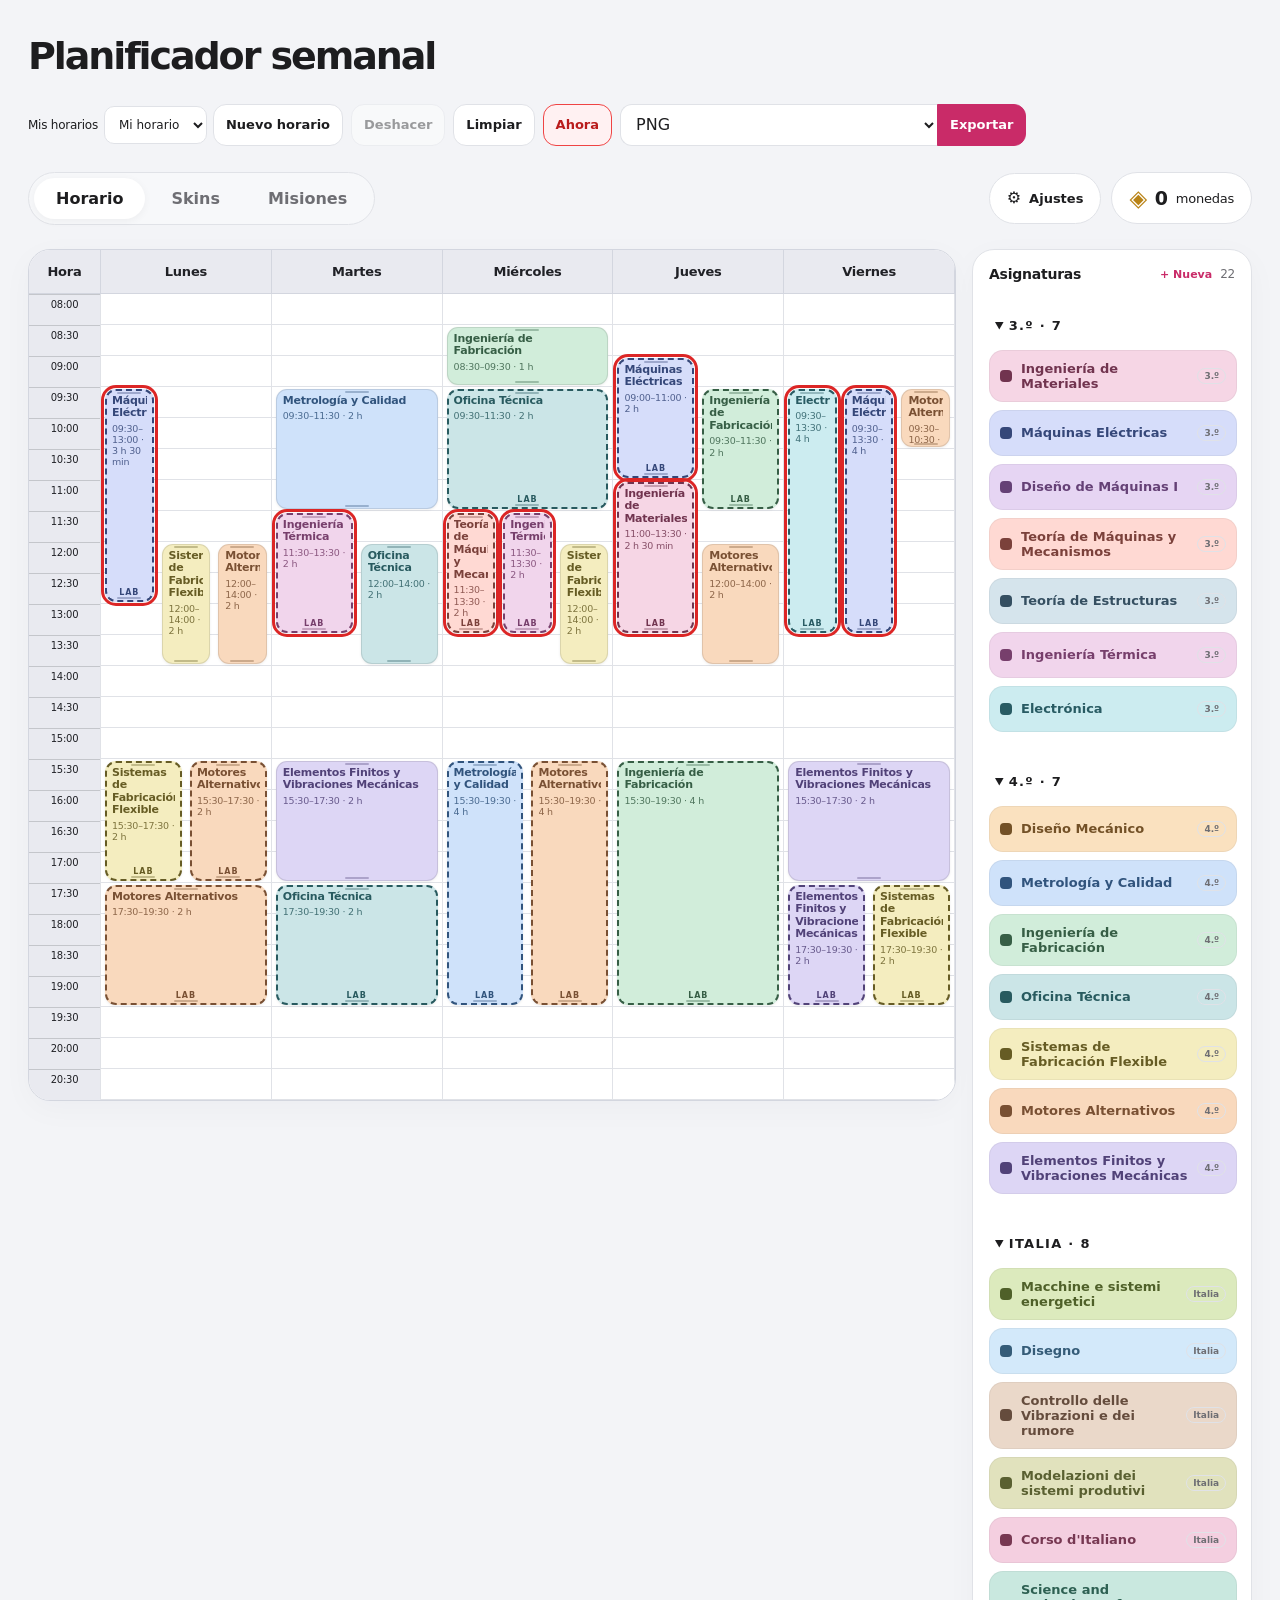
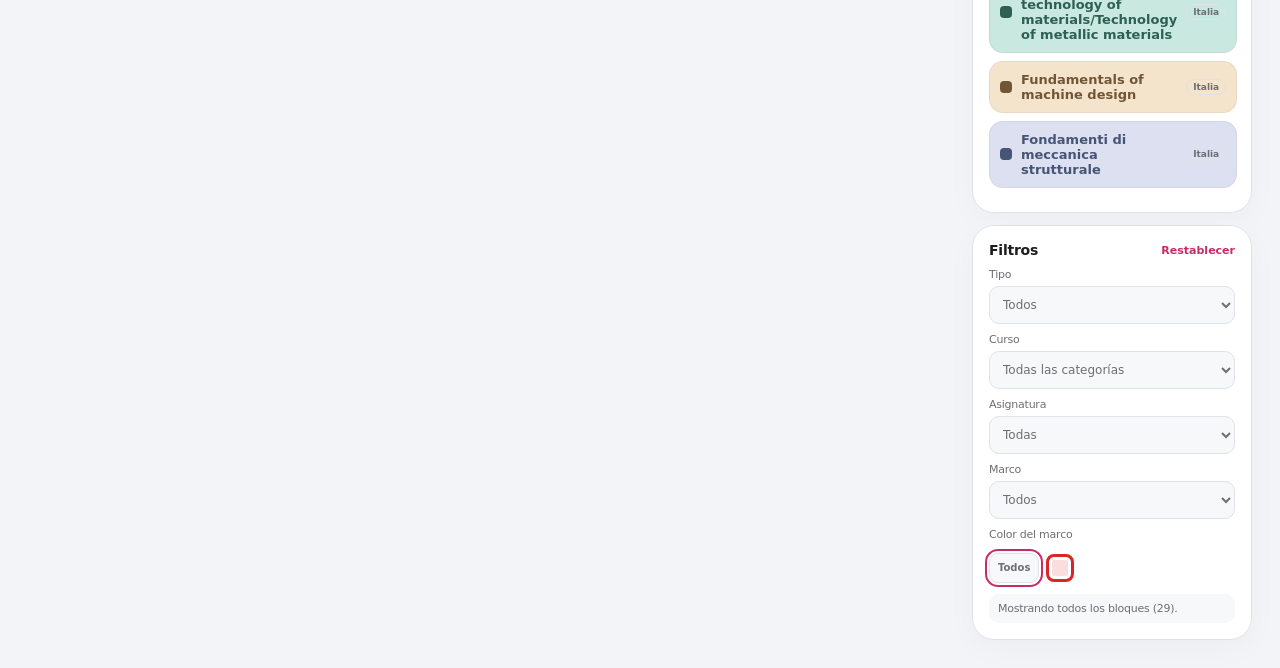
==== commit 53a555d3: "Update planner to v27" ====
--- a/index.html
+++ b/index.html
@@ -1,122 +1,3451 @@
-<!doctype html>
-<html lang="es">
-<head>
-  <meta charset="utf-8">
-  <meta name="viewport" content="width=device-width,initial-scale=1,viewport-fit=cover">
-  <meta name="theme-color" content="#f6f7fb">
-  <meta name="description" content="Planificador universitario local-first para horarios, calendario, misiones y skins.">
-  <meta name="apple-mobile-web-app-capable" content="yes">
-  <meta name="apple-mobile-web-app-status-bar-style" content="default">
-  <meta name="apple-mobile-web-app-title" content="Planificador">
-  <title>Planificador universitario</title>
-  <link rel="manifest" href="./manifest.webmanifest">
-  <link rel="icon" href="./icons/icon.svg">
-  <link rel="apple-touch-icon" href="./icons/icon.svg">
-  <link rel="stylesheet" href="./styles.css?v=20">
-  <script type="module" src="./src/main.js?v=20"></script>
-</head>
-<body>
-<div id="skinPattern" class="skin-pattern hidden" aria-hidden="true"></div>
-<main class="app" id="app">
-  <header class="topbar">
-    <div class="brand-row">
-      <div class="brand-block"><h1 id="appTitle">Planificador</h1><span class="version-badge">v20</span></div>
-      <div class="wallet" title="Monedas"><span>🪙</span><strong data-wallet>0</strong></div>
-    </div>
-
-    <nav class="view-tabs" aria-label="Vistas principales">
-      <button id="tabWeek" class="view-tab active" type="button" data-view="week">Semana</button>
-      <button id="tabMonth" class="view-tab" type="button" data-view="month">Mes</button>
-      <button id="tabShop" class="view-tab" type="button" data-view="shop">Tienda</button>
-      <button id="tabMissions" class="view-tab" type="button" data-view="missions">Misiones</button>
-    </nav>
-
-    <div class="top-controls">
-      <label class="schedule-switcher"><span id="scheduleLabel">Horario</span><select id="scheduleSelect"></select></label>
-      <button id="mobileEditToggle" class="mobile-edit-toggle" type="button" aria-pressed="false"><span class="mobile-edit-icon">🔒</span><span class="mobile-edit-label">Bloqueado</span></button>
-      <div class="desktop-actions">
-        <button class="btn week-only-action" id="undoBtn" type="button" disabled>Deshacer</button>
-        <button class="btn week-only-action" id="clearBtn" type="button">Limpiar</button>
-        <button class="btn now-toggle active week-only-action" id="nowToggleBtn" type="button">Ahora</button>
-        <button class="btn" id="settingsBtn" type="button"><span>⚙</span><span id="settingsBtnText">Ajustes</span></button>
-        <div class="export-group week-only-action"><select id="exportType"><option value="png">PNG</option><option value="jpg">JPG</option><option value="pdf">PDF</option><option value="xlsx">Excel</option><option value="svg">SVG</option><option value="html-live">HTML interactivo</option></select><button class="btn primary" id="exportBtn">Exportar</button></div>
-      </div>
-    </div>
-  </header>
-
-  <section id="weekView" class="planner-view">
-    <div class="mobile-week-tools">
-      <div class="mobile-day-tabs"><button class="mobile-day-tab" data-mobile-day="0">L</button><button class="mobile-day-tab" data-mobile-day="1">M</button><button class="mobile-day-tab" data-mobile-day="2">X</button><button class="mobile-day-tab" data-mobile-day="3">J</button><button class="mobile-day-tab" data-mobile-day="4">V</button></div>
-    </div>
-    <div class="week-layout">
-      <section class="card calendar-card">
-        <div class="calendar-scroll">
-          <div class="calendar" id="calendar">
-            <div class="corner">Hora</div>
-            <div class="day-head" data-day="0" data-mobile-day="0">Lunes</div><div class="day-head" data-day="1" data-mobile-day="1">Martes</div><div class="day-head" data-day="2" data-mobile-day="2">Miércoles</div><div class="day-head" data-day="3" data-mobile-day="3">Jueves</div><div class="day-head" data-day="4" data-mobile-day="4">Viernes</div>
-            <div id="timeColumn" class="time-column"></div>
-            <div class="day-column" data-day="0"></div><div class="day-column" data-day="1"></div><div class="day-column" data-day="2"></div><div class="day-column" data-day="3"></div><div class="day-column" data-day="4"></div>
-            <div id="currentTimeLine" class="current-time-line hidden"><i></i><span>Ahora</span></div>
-          </div>
-        </div>
-      </section>
-
-      <aside class="sidebar">
-        <section class="card side-card subject-card"><div class="section-head"><strong>Asignaturas</strong><span>14</span></div><div id="subjectList" class="subject-list"></div></section>
-        <section class="card side-card filters-card">
-          <div class="section-head"><strong>Filtros</strong><button id="resetFiltersBtn" class="text-btn">Restablecer</button></div>
-          <label class="field">Tipo<select id="labFilter"><option value="all">Todos</option><option value="lab">Solo LAB</option><option value="nonlab">Solo no LAB</option></select></label>
-          <label class="field">Curso<select id="courseFilter"><option value="all">3.º + 4.º</option><option value="3">Solo 3.º</option><option value="4">Solo 4.º</option></select></label>
-          <label class="field">Asignatura<select id="subjectFilter"><option value="all">Todas</option></select></label>
-          <label class="field">Marco<select id="frameFilter"><option value="all">Todos</option><option value="framed">Con marco</option><option value="none">Sin marco</option></select></label>
-          <div id="filterSummary" class="filter-summary"></div>
-        </section>
-        <section id="editor" class="card editor hidden"><strong id="editorHeading">Bloque seleccionado</strong><p id="editorTitle"></p><div class="edit-grid"><button id="earlierBtn" class="mini-btn">Inicio −30</button><button id="laterBtn" class="mini-btn">Inicio +30</button><button id="shorterBtn" class="mini-btn">Duración −30</button><button id="longerBtn" class="mini-btn">Duración +30</button></div><button id="deleteSelectedBtn" class="mini-btn danger full">Eliminar selección</button></section>
-      </aside>
-    </div>
-  </section>
-
-  <section id="monthView" class="planner-view hidden">
-    <div class="month-layout">
-      <section class="card month-card">
-        <div class="month-toolbar"><div class="month-nav"><button id="prevMonthBtn" class="icon-btn">‹</button><div><h2 id="monthTitle">Mes</h2><button id="todayMonthBtn" class="text-btn">Ir a hoy</button></div><button id="nextMonthBtn" class="icon-btn">›</button></div><div class="month-toolbar-actions"><button id="monthIcsBtn" class="btn">Exportar .ics</button><button id="addMonthEventBtn" class="btn primary">+ Nuevo evento</button></div></div>
-        <div class="month-scroll"><div id="monthWeekdayHead" class="month-weekdays"></div><div id="monthGrid" class="month-grid"></div></div>
-        <section id="mobileDayAgenda" class="mobile-day-agenda card"><div class="mobile-agenda-head"><div><small>Día seleccionado</small><strong id="mobileAgendaTitle"></strong></div><button id="mobileAgendaAdd" class="btn primary">+ Añadir</button></div><div id="mobileAgendaList"></div></section>
-      </section>
-      <aside class="month-sidebar">
-        <section class="card side-card"><div class="section-head"><strong>Próximos</strong><span>pendientes</span></div><div id="upcomingList" class="upcoming-list"></div></section>
-        <section class="card side-card filters-card"><div class="section-head"><strong>Filtros</strong><button id="resetMonthFiltersBtn" class="text-btn">Restablecer</button></div><label class="field">Curso<select id="monthCourseFilter"><option value="all">3.º + 4.º</option><option value="3">Solo 3.º</option><option value="4">Solo 4.º</option></select></label><label class="field">Asignatura<select id="monthSubjectFilter"></select></label><label class="field">Tipo<select id="monthTypeFilter"></select></label><label class="field">Estado<select id="monthStatusFilter"><option value="all">Todos</option><option value="pending">Pendientes</option><option value="done">Completados</option></select></label><div id="monthFilterSummary" class="filter-summary"></div></section>
-      </aside>
-    </div>
-  </section>
-
-  <section id="shopView" class="planner-view hidden game-view">
-    <div class="game-header"><div><span class="eyebrow">Personalización</span><h2 id="shopHeading">Tienda de skins</h2><p id="shopIntro"></p></div><div class="big-wallet">🪙 <strong data-wallet>0</strong></div></div>
-    <div id="skinGrid" class="skin-grid"></div>
-  </section>
-
-  <section id="missionsView" class="planner-view hidden game-view">
-    <div class="game-header"><div><span class="eyebrow">Cultura general</span><h2 id="missionsHeading">Misiones del día</h2><p id="missionsIntro"></p></div><div class="big-wallet">🪙 <strong data-wallet>0</strong></div></div>
-    <div id="missionSummary" class="mission-summary"></div><div id="missionList" class="mission-list"></div>
-  </section>
-</main>
-
-<div id="contextMenu" class="context-menu hidden"><button data-action="lab">Alternar LAB</button><div class="menu-sep"></div><button data-action="frame-red">Marco rojo</button><button data-action="frame-yellow">Marco amarillo</button><button data-action="frame-blue">Marco azul</button><button data-action="frame-none">Sin marco</button><div class="menu-sep"></div><button data-action="opacity">Alternar opacidad</button><button data-action="duplicate">Duplicar</button><button class="danger-text" data-action="delete">Eliminar</button></div>
-
-<div id="settingsBackdrop" class="modal-backdrop hidden" aria-hidden="true"><aside class="settings-panel"><div class="modal-head"><h2 id="settingsTitle">Ajustes</h2><button id="closeSettingsBtn" class="icon-btn">×</button></div>
-  <section class="settings-section"><h3>Apariencia</h3><div class="theme-options"><button data-theme-choice="light">Claro</button><button data-theme-choice="dark">Oscuro</button><button data-theme-choice="system">Sistema</button><button data-theme-choice="rosita" class="hidden">Rosita</button></div></section>
-  <section class="settings-section"><h3>Código</h3><p>Introduce un código para desbloquear extras o activar funciones de debug.</p><form id="secretCodeForm" class="secret-code-form"><input id="secretCodeInput" autocomplete="off" placeholder="Código"><button>Aplicar</button></form></section>
-  <section class="settings-section"><h3>Horarios locales</h3><div class="settings-grid"><button id="newScheduleBtn">Nuevo horario</button><button id="renameScheduleBtn">Renombrar</button><button id="deleteScheduleBtn" class="danger-soft">Eliminar</button></div></section>
-  <section class="settings-section"><h3>Copia de seguridad</h3><p>Incluye horario semanal, calendario mensual y ajustes principales.</p><div class="settings-grid"><button id="backupScheduleBtn">Exportar JSON</button><button id="importScheduleBtn">Importar JSON</button></div><input id="importScheduleInput" class="hidden" type="file" accept=".json,application/json"></section>
-  <section class="settings-section"><h3>Instalación</h3><button id="installAppBtn" class="hidden">Instalar aplicación</button><p>También puedes usar “Añadir a pantalla de inicio” desde el navegador.</p></section>
-  <section class="settings-section"><h3>Documentación</h3><div class="docs"><p><b>Semana:</b> arrastra asignaturas, mueve y redimensiona bloques. Clic derecho para LAB, marco, opacidad, duplicado y borrado.</p><p><b>Mes:</b> añade exámenes, entregas, trabajos, presentaciones o prácticas y arrástralos entre días.</p><p><b>Móvil:</b> la edición empieza bloqueada. Actívala con el candado para evitar cambios accidentales.</p><p><b>Tienda y misiones:</b> responde retos diarios, gana monedas y compra skins.</p></div></section>
-</aside></div>
-
-<div id="eventModalBackdrop" class="modal-backdrop hidden" aria-hidden="true"><section class="event-modal"><div class="modal-head"><div><span class="eyebrow">Calendario</span><h2 id="eventModalTitle">Nuevo evento</h2></div><button id="closeEventModalBtn" class="icon-btn">×</button></div><form id="eventForm"><input id="eventId" type="hidden"><div class="event-form-grid"><label class="span-2">Título<input id="eventTitle" maxlength="120"></label><label>Asignatura<select id="eventSubject"></select></label><label>Tipo<select id="eventType"></select></label><label>Fecha<input id="eventDate" type="date" required></label><label>Lugar<input id="eventLocation" maxlength="120"></label><label>Inicio<input id="eventStart" type="time"></label><label>Fin<input id="eventEnd" type="time"></label><label class="span-2">Notas<textarea id="eventNotes" rows="4"></textarea></label><label class="check-row span-2"><input id="eventCompleted" type="checkbox"> Completado</label></div><div class="modal-actions"><button id="deleteEventBtn" class="btn danger hidden" type="button">Eliminar</button><span></span><button id="cancelEventBtn" class="btn" type="button">Cancelar</button><button class="btn primary" type="submit">Guardar</button></div></form></section></div>
-
-<div id="subjectPaletteSheet" class="subject-palette-sheet"><div class="sheet-handle"></div><p>Selecciona una asignatura y toca el horario para añadirla.</p><button type="button" onclick="this.parentElement.classList.remove('open')">Cerrar</button></div>
-
-<nav class="mobile-bottom-nav"><button data-mobile-view="week"><span>▦</span><small>Semana</small></button><button data-mobile-view="month"><span>□</span><small>Mes</small></button><button id="mobileAddBtn" class="mobile-add"><span>＋</span><small>Añadir</small></button><button id="mobileSettingsBtn"><span>⚙</span><small>Ajustes</small></button></nav>
-<div id="toast" class="toast" role="status"></div>
-</body>
-</html>
+<!doctype html>
+<html lang="es">
+<head>
+  <meta charset="utf-8" />
+  <meta name="viewport" content="width=device-width, initial-scale=1" />
+  <meta name="theme-color" content="#f6f7fb" />
+  <title>Planificador semanal</title>
+
+  <style>
+    :root{
+      --bg:#f6f7fb;
+      --panel:#ffffff;
+      --panel-2:#f8fafc;
+      --text:#172033;
+      --muted:#6b7280;
+      --border:#dbe1ea;
+      --accent:#5967f2;
+      --accent-soft:#eef0ff;
+      --danger:#dc2626;
+      --row-h:31px;
+      --time-w:72px;
+      --day-min:145px;
+    }
+
+    *{box-sizing:border-box}
+    html,body{margin:0;min-height:100%;background:var(--bg);color:var(--text)}
+    body{font-family:Inter,ui-sans-serif,system-ui,-apple-system,BlinkMacSystemFont,"Segoe UI",sans-serif}
+    button,select,input{font:inherit;color:inherit}
+    button,select,input[type="range"],input[type="color"]{cursor:pointer}
+
+    .app{
+      position:relative;
+      width:min(1500px,100%);
+      margin:0 auto;
+      padding:22px;
+    }
+
+    .topbar{
+      display:flex;
+      align-items:flex-start;
+      justify-content:space-between;
+      gap:16px;
+      flex-wrap:wrap;
+      margin-bottom:14px;
+    }
+
+    h1{margin:0 0 6px;font-size:24px;line-height:1.1}
+    .subtitle{margin:0;color:var(--muted);font-size:14px}
+    .status{min-height:24px;margin:0 0 10px;color:var(--muted);font-size:13px}
+
+    .actions,.export-group{display:flex;gap:8px;flex-wrap:wrap}
+    .export-group{gap:0}
+    .export-group select{
+      min-height:42px;
+      padding:0 34px 0 11px;
+      border:1px solid var(--border);
+      border-right:0;
+      border-radius:12px 0 0 12px;
+      background:var(--panel);
+    }
+    .export-group .btn{border-radius:0 12px 12px 0}
+
+    .btn,.mini-btn{
+      min-height:42px;
+      padding:8px 12px;
+      border:1px solid var(--border);
+      border-radius:12px;
+      background:var(--panel);
+      font-weight:700;
+      font-size:13px;
+    }
+    .btn.primary{border-color:var(--accent);background:var(--accent-soft)}
+    .btn:disabled{opacity:.42;cursor:default}
+
+    .layout{
+      display:grid;
+      grid-template-columns:minmax(0,1fr) 280px;
+      gap:16px;
+    }
+
+    .card{
+      background:var(--panel);
+      border:1px solid var(--border);
+      border-radius:18px;
+    }
+
+    .calendar-card{overflow:hidden}
+    .calendar-scroll{overflow-x:auto;overscroll-behavior-x:contain}
+
+    .calendar{
+      min-width:810px;
+      display:grid;
+      grid-template-columns:var(--time-w) repeat(5,minmax(var(--day-min),1fr));
+      grid-template-rows:44px auto;
+      position:relative;
+      user-select:none;
+    }
+
+    .corner,.day-head{
+      height:44px;
+      display:flex;
+      align-items:center;
+      justify-content:center;
+      background:var(--panel-2);
+      border-right:1px solid var(--border);
+      border-bottom:1px solid var(--border);
+      font-weight:800;
+      font-size:13px;
+      z-index:8;
+    }
+
+    .sticky-left{position:sticky;left:0;z-index:9}
+    .time-column,.day-column{position:relative;height:calc(var(--row-h) * 26)}
+    .time-column{background:var(--panel-2);border-right:1px solid var(--border);z-index:7}
+
+    .time-label{
+      position:absolute;
+      left:0;right:0;
+      height:var(--row-h);
+      padding-top:4px;
+      text-align:center;
+      font-size:10px;
+      color:var(--muted);
+      border-top:1px solid var(--border);
+    }
+
+    .day-column{
+      border-right:1px solid var(--border);
+      background-color:var(--panel);
+      background-image:repeating-linear-gradient(
+        to bottom,
+        transparent 0,
+        transparent calc(var(--row-h) - 1px),
+        var(--border) calc(var(--row-h) - 1px),
+        var(--border) var(--row-h)
+      );
+      transition:background-color .12s ease;
+    }
+
+    .day-column.drop-active{background-color:var(--accent-soft)}
+
+    .hint{
+      display:flex;
+      gap:8px;
+      flex-wrap:wrap;
+      margin-top:8px;
+      color:var(--muted);
+      font-size:12px;
+    }
+
+    .sidebar{min-width:0}
+    .side-card,.editor{padding:12px}
+    .filters-card,.editor{margin-top:12px}
+
+    .section-head{
+      display:flex;
+      align-items:center;
+      justify-content:space-between;
+      gap:8px;
+      margin-bottom:9px;
+      font-size:13px;
+    }
+
+    .subject-list{display:grid;gap:8px}
+    .subject-chip{
+      display:flex;
+      align-items:center;
+      gap:9px;
+      width:100%;
+      min-height:46px;
+      padding:9px 10px;
+      border:1px solid var(--border);
+      border-radius:12px;
+      background:var(--panel-2);
+      font-weight:700;
+      font-size:13px;
+      text-align:left;
+      cursor:grab;
+      touch-action:manipulation;
+      transition:transform .12s,border-color .12s,background .12s;
+    }
+    .subject-chip:active{transform:scale(.98)}
+    .subject-chip.selected{border-color:var(--accent);background:var(--accent-soft)}
+    .subject-dot{width:12px;height:12px;border-radius:50%;flex:0 0 12px}
+
+    .help{margin:10px 0 0;color:var(--muted);font-size:12px}
+    .text-btn{padding:2px 0;border:0;background:transparent;color:var(--accent);font-size:11px;font-weight:700}
+
+    .field{
+      display:grid;
+      gap:5px;
+      margin-top:9px;
+      color:var(--muted);
+      font-size:11px;
+    }
+    .field select{
+      width:100%;
+      min-height:38px;
+      padding:0 9px;
+      border:1px solid var(--border);
+      border-radius:10px;
+      background:var(--panel-2);
+      font-size:12px;
+    }
+
+    .filter-summary{
+      margin-top:10px;
+      padding:8px 9px;
+      border-radius:10px;
+      background:var(--panel-2);
+      color:var(--muted);
+      font-size:11px;
+    }
+
+    .hidden{display:none!important}
+    .editor p{margin:6px 0 10px;font-size:12px}
+    .edit-grid{display:grid;grid-template-columns:1fr 1fr;gap:8px}
+    .mini-btn{background:var(--panel-2);font-size:12px}
+    .mini-btn.full{width:100%;margin-top:8px}
+
+    .event,.drop-preview{
+      position:absolute;
+      box-sizing:border-box;
+      border-radius:10px;
+      overflow:hidden;
+    }
+
+    .event{
+      z-index:3;
+      padding:5px 6px 7px;
+      border:1px solid rgba(0,0,0,.10);
+      box-shadow:0 1px 3px rgba(0,0,0,.07);
+      cursor:grab;
+      touch-action:none;
+      transform-origin:center;
+      transition:left .13s ease,width .13s ease,box-shadow .13s ease,opacity .13s ease;
+      outline:3px solid transparent;
+      outline-offset:1px;
+    }
+
+    .event.is-selected{
+      box-shadow:0 0 0 2px var(--accent),0 5px 16px rgba(0,0,0,.14);
+      z-index:5;
+    }
+
+    .event.has-frame{outline-color:var(--frame-color)}
+    .event.lab{border:2px dashed currentColor;padding:4px 5px 18px}
+    .event.filtered-out{display:none}
+    .event.pop{animation:event-pop .24s cubic-bezier(.2,.9,.2,1)}
+    @keyframes event-pop{0%{transform:scale(1)}48%{transform:scale(1.055)}100%{transform:scale(1)}}
+
+    .event-title{
+      font-size:11px;
+      line-height:1.14;
+      font-weight:800;
+      overflow:hidden;
+    }
+
+    .event-meta{
+      margin-top:3px;
+      font-size:9.5px;
+      line-height:1.18;
+      opacity:.84;
+    }
+
+    .lab-label{
+      position:absolute;
+      left:5px;right:5px;bottom:3px;
+      font-size:8px;
+      font-weight:900;
+      letter-spacing:.12em;
+      text-align:center;
+    }
+
+    .resize-handle{
+      position:absolute;
+      left:12px;right:12px;
+      height:10px;
+      cursor:ns-resize;
+      touch-action:none;
+      z-index:6;
+    }
+    .resize-handle.top{top:-3px}
+    .resize-handle.bottom{bottom:-3px}
+    .resize-handle::after{
+      content:"";
+      position:absolute;
+      top:4px;left:50%;
+      width:24px;height:2px;
+      border-radius:99px;
+      background:currentColor;
+      opacity:.35;
+      transform:translateX(-50%);
+    }
+
+    .drop-preview{
+      z-index:12;
+      padding:5px 6px;
+      border:2px dashed currentColor;
+      opacity:.68;
+      pointer-events:none;
+      box-shadow:0 7px 22px rgba(0,0,0,.13);
+    }
+
+    .context-menu{
+      position:absolute;
+      z-index:100;
+      width:248px;
+      padding:6px;
+      border:1px solid var(--border);
+      border-radius:14px;
+      background:var(--panel);
+      box-shadow:0 12px 32px rgba(0,0,0,.18);
+    }
+
+    .context-title{
+      padding:7px 9px 8px;
+      font-size:11px;
+      font-weight:800;
+      color:var(--muted);
+      border-bottom:1px solid var(--border);
+      margin-bottom:4px;
+      white-space:nowrap;
+      overflow:hidden;
+      text-overflow:ellipsis;
+    }
+
+    .menu-item{
+      display:flex;
+      align-items:center;
+      gap:9px;
+      width:100%;
+      min-height:40px;
+      padding:7px 9px;
+      border:0;
+      border-radius:9px;
+      background:transparent;
+      font-size:12px;
+      font-weight:700;
+      text-align:left;
+    }
+    .menu-item:hover,.menu-item:focus-visible{background:var(--accent-soft);outline:none}
+
+    .menu-icon,.menu-symbol{
+      width:25px;height:25px;
+      flex:0 0 25px;
+      display:flex;
+      align-items:center;
+      justify-content:center;
+      border-radius:6px;
+      font-size:8px;
+      font-weight:900;
+    }
+    .lab-icon{border:2px dashed currentColor}
+    .frame-icon{border:2px solid var(--danger)}
+    .menu-symbol{font-size:18px}
+    .check{margin-left:auto;visibility:hidden}
+    .menu-item[aria-checked="true"] .check{visibility:visible}
+    .danger{color:var(--danger)}
+
+    .menu-field{
+      display:grid;
+      grid-template-columns:1fr auto;
+      align-items:center;
+      gap:10px;
+      min-height:42px;
+      padding:7px 9px;
+      font-size:12px;
+      font-weight:700;
+    }
+
+    .menu-field input[type="color"]{
+      width:38px;height:28px;
+      padding:2px;
+      border:1px solid var(--border);
+      border-radius:8px;
+      background:var(--panel-2);
+    }
+
+    .opacity-field{grid-template-columns:1fr}
+    .opacity-field span{display:flex;justify-content:space-between}
+    .opacity-field input{width:100%}
+    .menu-separator{height:1px;background:var(--border);margin:4px 6px}
+
+    .duplicate-cursor{
+      position:fixed;
+      z-index:120;
+      pointer-events:none;
+      padding:7px 10px;
+      border:1px solid var(--accent);
+      border-radius:10px;
+      background:var(--panel);
+      box-shadow:0 8px 24px rgba(0,0,0,.16);
+      font-size:11px;
+      font-weight:800;
+      color:var(--accent);
+    }
+
+    .now-toggle.active{
+      border-color:#ef4444;
+      background:#fff1f2;
+      color:#b91c1c;
+    }
+
+    .day-head.is-today{
+      background:#fff7f7;
+      color:#b91c1c;
+    }
+
+    .now-line{
+      position:absolute;
+      left:0;
+      right:0;
+      height:2px;
+      z-index:20;
+      background:#ef4444;
+      pointer-events:none;
+      box-shadow:0 0 0 1px rgba(239,68,68,.08);
+    }
+
+    .now-line::before{
+      content:"";
+      position:absolute;
+      left:-5px;
+      top:50%;
+      width:10px;
+      height:10px;
+      border-radius:50%;
+      background:#ef4444;
+      transform:translateY(-50%);
+    }
+
+    .now-label{
+      position:absolute;
+      left:6px;
+      top:-11px;
+      padding:2px 5px;
+      border-radius:6px;
+      background:#ef4444;
+      color:#fff;
+      font-size:9px;
+      line-height:1.2;
+      font-weight:800;
+      white-space:nowrap;
+      box-shadow:0 2px 6px rgba(0,0,0,.12);
+    }
+
+
+    body[data-theme="dark"]{
+      --bg:#0f1115;
+      --panel:#171a21;
+      --panel-2:#1e222b;
+      --text:#eef2f7;
+      --muted:#9aa4b2;
+      --border:#303642;
+      --accent:#8b95ff;
+      --accent-soft:#252a46;
+      --danger:#fb7185;
+    }
+
+    body[data-theme="dark"] .day-column{
+      background-color:var(--panel);
+    }
+
+    body[data-theme="dark"] .event{
+      box-shadow:0 1px 4px rgba(0,0,0,.28);
+    }
+
+    .settings-btn{display:flex;align-items:center;gap:7px}
+    .settings-icon{font-size:16px;line-height:1}
+
+    .course-badge{
+      margin-left:auto;
+      padding:2px 6px;
+      border-radius:999px;
+      border:1px solid var(--border);
+      color:var(--muted);
+      font-size:9px;
+      font-weight:800;
+      white-space:nowrap;
+    }
+
+    .subject-group-title{
+      margin:9px 2px 2px;
+      color:var(--muted);
+      font-size:10px;
+      font-weight:850;
+      letter-spacing:.08em;
+      text-transform:uppercase;
+    }
+
+    .frame-color-filter{
+      display:flex;
+      align-items:center;
+      gap:7px;
+      flex-wrap:wrap;
+      min-height:32px;
+      margin-top:6px;
+    }
+
+    .color-filter-all{
+      min-height:30px;
+      padding:4px 8px;
+      border:1px solid var(--border);
+      border-radius:9px;
+      background:var(--panel-2);
+      font-size:10px;
+      font-weight:750;
+    }
+
+    .color-swatch{
+      width:28px;
+      height:28px;
+      padding:0;
+      border:3px solid var(--swatch-color);
+      border-radius:8px;
+      background:color-mix(in srgb,var(--swatch-color) 15%,var(--panel));
+      box-shadow:inset 0 0 0 3px var(--panel);
+    }
+
+    .color-swatch.active,
+    .color-filter-all.active{
+      outline:2px solid var(--accent);
+      outline-offset:2px;
+    }
+
+    .toast{
+      position:fixed;
+      right:18px;
+      bottom:18px;
+      z-index:200;
+      max-width:min(390px,calc(100vw - 36px));
+      padding:10px 13px;
+      border:1px solid var(--border);
+      border-radius:12px;
+      background:var(--panel);
+      color:var(--text);
+      box-shadow:0 12px 30px rgba(0,0,0,.17);
+      font-size:12px;
+      font-weight:700;
+      transform:translateY(0);
+      opacity:1;
+      transition:opacity .18s ease,transform .18s ease;
+    }
+
+    .toast.hidden{
+      display:block!important;
+      pointer-events:none;
+      opacity:0;
+      transform:translateY(8px);
+    }
+
+    .settings-backdrop{
+      position:fixed;
+      inset:0;
+      z-index:180;
+      display:flex;
+      justify-content:flex-end;
+      background:rgba(10,14,22,.32);
+      backdrop-filter:blur(3px);
+    }
+
+    .settings-backdrop.hidden{display:none!important}
+
+    .settings-panel{
+      width:min(410px,100%);
+      height:100%;
+      padding:18px;
+      overflow:auto;
+      background:var(--panel);
+      border-left:1px solid var(--border);
+      box-shadow:-16px 0 38px rgba(0,0,0,.16);
+    }
+
+    .settings-head{
+      display:flex;
+      align-items:center;
+      justify-content:space-between;
+      gap:12px;
+      margin-bottom:20px;
+    }
+
+    .settings-head h2{margin:0;font-size:19px}
+    .icon-btn{
+      width:38px;height:38px;
+      border:1px solid var(--border);
+      border-radius:10px;
+      background:var(--panel-2);
+      font-size:20px;
+    }
+
+    .settings-section{
+      padding:14px 0;
+      border-top:1px solid var(--border);
+    }
+    .settings-section:first-of-type{border-top:0;padding-top:0}
+    .settings-section h3{margin:0 0 9px;font-size:13px}
+
+    .theme-options{
+      display:grid;
+      grid-template-columns:repeat(3,1fr);
+      gap:7px;
+    }
+    .theme-option{
+      min-height:40px;
+      border:1px solid var(--border);
+      border-radius:10px;
+      background:var(--panel-2);
+      font-size:11px;
+      font-weight:750;
+    }
+    .theme-option.active{
+      border-color:var(--accent);
+      background:var(--accent-soft);
+    }
+
+    .docs{
+      display:grid;
+      gap:10px;
+      color:var(--muted);
+      font-size:12px;
+      line-height:1.45;
+    }
+    .docs strong{color:var(--text)}
+    .doc-row{padding:10px;border-radius:10px;background:var(--panel-2)}
+
+    @media(max-width:850px){
+      .layout{grid-template-columns:1fr}
+      .subject-list{grid-template-columns:repeat(2,minmax(0,1fr))}
+      .sidebar{order:2}
+    }
+
+    @media(max-width:600px){
+      :root{--row-h:29px;--time-w:62px;--day-min:126px}
+      .app{padding:12px}
+      .event-title{font-size:10px}
+      .event-meta{font-size:8.5px}
+      h1{font-size:21px}
+      .export-group{width:100%}
+      .export-group select{flex:1}
+    }
+
+    @media(prefers-reduced-motion:reduce){
+      *{animation:none!important;transition:none!important}
+    }
+  </style>
+<style id="studio-style">/* Presentation only: original calendar geometry and interactions are retained. */
+:root{--bg:#f3f4f7;--panel:#fff;--panel-2:#f7f8fa;--text:#1d1d1f;--muted:#6e6e73;--border:#e0e2e7;--accent:#0769da;--accent-soft:#e8f2ff}
+body{font-family:Inter,system-ui,-apple-system,'Segoe UI',sans-serif;letter-spacing:-.015em;background:var(--skin-background,var(--bg));background-attachment:fixed}
+.app{padding:28px;isolation:isolate}
+.topbar{align-items:center;gap:20px;margin:8px 0 26px}
+h1{font-size:clamp(25px,3vw,38px);letter-spacing:-.055em;font-weight:750}
+.card{border-radius:22px;box-shadow:0 8px 32px #16223808}
+.side-card,.editor{padding:16px}
+.btn,.mini-btn{border-radius:13px;font-weight:600;transition:background .15s}
+.btn.primary{background:var(--accent);color:var(--on-accent,#fff)}
+.subject-chip{border-radius:14px;font-weight:600;background:var(--panel);padding:10px}
+.subject-chip.selected{background:var(--accent-soft)}
+.subject-dot{border-radius:4px}
+.subject-group-title{grid-column:1/-1;letter-spacing:.1em;margin:14px 2px 4px}
+.section-head{font-size:14px}.event{border-radius:11px}.event-title{font-weight:700}
+.settings-panel{width:min(460px,100%);padding:24px}.settings-head h2{font-size:26px;letter-spacing:-.04em}
+.skin-options{display:grid;grid-template-columns:1fr 1fr;gap:10px}
+.skin-choice{padding:8px;border:1px solid var(--border);border-radius:16px;background:var(--panel);text-align:left;cursor:pointer}
+.skin-choice[aria-pressed=true]{outline:2px solid var(--accent);outline-offset:2px}
+.skin-choice b{display:block;padding:8px 3px 2px;font-size:12px}
+.skin-tile{height:78px;border-radius:10px;display:flex;align-items:center;justify-content:center;overflow:hidden;font-size:25px;color:#182029}
+.skin-tile[data-look=default]{background:linear-gradient(135deg,#fff,#e5e8ed)}
+.skin-tile[data-look=canarias]{background:linear-gradient(90deg,#fff 33%,#0c4da2 33% 66%,#ffd429 66%)}
+.skin-tile[data-look=lgbt]{background:linear-gradient(130deg,#e40303,#ff8c00,#ffed00,#008026,#24408e,#732982)}
+.skin-tile[data-look=tuna]{background:radial-gradient(ellipse at top,#751c30,#150a0e);color:#efd58d}
+.skin-tile[data-look=aston]{background:linear-gradient(135deg,#003b33,#071b17);border-bottom:5px solid #c7ff00}
+.skin-tile[data-look=mort]{background:radial-gradient(ellipse at top,#fff7df,#c99b6a)}
+.skin-pattern-v7{position:fixed;inset:0;overflow:hidden;pointer-events:none;z-index:-1;opacity:.2;font-size:30px;line-height:2.7;word-spacing:24px;padding:18px;white-space:pre-wrap}
+body[data-skin=canarias]{--skin-background:linear-gradient(115deg,#fff 0 31%,#dbe9f8 31% 67%,#ffe56e 67%);--accent:#0754a6;--accent-soft:#deedff}
+body[data-skin=lgbt]{--skin-background:linear-gradient(125deg,#f5abae,#ffd19d,#fff3ad,#a5d4b4,#a9bde6,#d0a4dd);--accent:#6f2aa6;--accent-soft:#f0e1ff}
+body[data-skin=tuna]{--skin-background:radial-gradient(ellipse at top,#641724,#160a0e 60%,#080808);--bg:#160a0e;--panel:#231216;--panel-2:#32191f;--text:#fff8e9;--muted:#d1bfb2;--border:#613740;--accent:#ed6673;--accent-soft:#481820}
+body[data-skin=aston]{--skin-background:repeating-linear-gradient(120deg,#032b27 0 60px,#073a34 60px 61px);--bg:#032b27;--panel:#083c36;--panel-2:#0b4a42;--text:#f2fff9;--muted:#b3cec7;--border:#28665e;--accent:#c7ff00;--accent-soft:#29451b;--on-accent:#132500}
+body[data-skin=mort]{--skin-background:linear-gradient(145deg,#f9eac5,#ddb47d 65%,#946247);--accent:#a4472f;--accent-soft:#f3c7a6}
+body[data-theme=dark][data-skin=canarias]{--skin-background:linear-gradient(115deg,#182235 31%,#103564 31% 67%,#574915 67%);--accent:#80b8ff;--accent-soft:#173251}
+body[data-theme=dark][data-skin=lgbt]{--skin-background:linear-gradient(125deg,#461d27,#503220,#494321,#183d30,#1d2c50,#3c234c);--accent:#d3a4ff;--accent-soft:#352047}
+body[data-theme=dark][data-skin=mort]{--skin-background:linear-gradient(145deg,#342b21,#513722,#291b18);--accent:#ffb18c;--accent-soft:#4b3025}
+.mort-art{width:84px;height:74px}.skin-mascot{display:none;pointer-events:none;margin:0 auto 12px;text-align:center}.skin-mascot .mort-art{width:128px;height:112px}body[data-skin=mort] .skin-mascot{display:block}
+@media(max-width:600px){.app{padding:12px}.topbar{margin-bottom:16px}.actions{gap:6px}.btn{padding:8px 10px}.settings-panel{padding:18px}}
+
+.studio-nav{display:flex;justify-content:space-between;align-items:center;gap:15px;margin:0 0 24px}.studio-tabs{display:flex;gap:4px;padding:5px;border:1px solid var(--border);background:var(--panel-2);border-radius:999px}.studio-tabs button{border:0;border-radius:999px;background:transparent;padding:11px 22px;font-weight:650;color:var(--muted)}.studio-tabs button[aria-selected=true]{background:var(--panel);color:var(--text);box-shadow:0 2px 8px #0000000c}.wallet{display:flex;gap:8px;align-items:center;padding:12px 17px;border:1px solid var(--border);border-radius:999px;background:var(--panel);font-size:13px}.wallet>b{font-size:19px}.wallet>span:first-child{color:#b98317;font-size:23px}.studio-heading{display:flex;align-items:end;justify-content:space-between;gap:30px;margin:32px 0}.kicker{color:var(--accent);font-size:10px;letter-spacing:.16em;font-weight:800}.studio-heading h2{font-size:clamp(28px,3.5vw,48px);letter-spacing:-.055em;margin:8px 0}.studio-heading p{font-size:13px;color:var(--muted);line-height:1.6}.skin-stage{background:#101113;color:#fff;border-radius:28px;overflow:hidden;padding:48px clamp(18px,5vw,80px) 50px;min-height:600px}.skin-portraits{display:flex;justify-content:center;gap:12px}.portrait-button{position:relative;width:70px;height:70px;padding:0;border:2px solid transparent;border-radius:13px;background:transparent;transition:transform .3s,border-color .3s}.portrait-button img{width:100%;height:100%;object-fit:cover;border-radius:10px}.portrait-button:hover,.portrait-button:focus-visible,.portrait-button.is-selected{transform:translateY(-8px) rotate(-3deg);border-color:#f192ba;outline-offset:5px}.portrait-state{position:absolute;bottom:-5px;right:-5px;width:21px;height:21px;background:#fff;color:#24242b;border-radius:50%;font-size:12px;display:grid;place-items:center}.skin-word{height:clamp(105px,15vw,190px);display:flex;align-items:center;justify-content:center;font-size:clamp(34px,9vw,126px);font-weight:850;letter-spacing:-.065em;white-space:nowrap;overflow:hidden;line-height:1.2;margin:12px 0 26px}.skin-word span{display:inline-block;animation:skin-letter .48s both cubic-bezier(.22,1,.36,1);animation-delay:calc(var(--i)*.025s)}@keyframes skin-letter{from{opacity:0;transform:translateY(95%) rotateX(-55deg)}to{opacity:1;transform:none}}.skin-detail{display:grid;grid-template-columns:minmax(180px,350px) minmax(220px,400px);gap:clamp(24px,6vw,80px);justify-content:center;align-items:center}.skin-feature{position:relative}.skin-feature>img{width:100%;aspect-ratio:1;object-fit:cover;border-radius:22px;display:block}.ownership{position:absolute;left:14px;bottom:14px;background:#111d;backdrop-filter:blur(12px);color:white;border:1px solid #ffffff30;padding:8px 12px;border-radius:99px;font-size:11px}.skin-detail-copy .kicker{color:#e4acc4}.skin-detail-copy h3{font-size:32px;letter-spacing:-.045em;margin:10px 0}.skin-detail-copy p{color:#b6b6be;line-height:1.7;font-size:14px}.skin-swatches{display:flex;gap:7px;margin:20px 0}.skin-swatches i{width:23px;height:23px;border-radius:50%;border:1px solid #ffffff55}.skin-detail-copy .primary{background:#fff;color:#151519;border-color:#fff;min-width:190px;padding:13px 24px}.skin-detail-copy .primary:disabled{opacity:.5;cursor:not-allowed}.skin-detail-copy .text-btn{color:#f1b5cf}.skin-detail-copy .purchase-hint{font-size:12px}.mission-progress{display:flex;align-items:center;gap:18px;font-size:12px;color:var(--muted);margin:20px 0}.mission-progress progress{width:min(320px,45vw);height:8px;accent-color:var(--accent)}.mission-grid{display:grid;grid-template-columns:repeat(3,minmax(0,1fr));gap:16px}.mission-card{padding:24px;border:1px solid var(--border);background:var(--panel);border-radius:20px}.mission-meta{font-size:11px;color:var(--accent);font-weight:700}.mission-card h3{font-size:17px;line-height:1.4;min-height:48px}.quiz-choices{display:grid;grid-template-columns:1fr 1fr;gap:8px}.quiz-choices button{min-height:46px;padding:10px;border:1px solid var(--border);border-radius:12px;background:var(--panel-2);font-size:12px;text-align:left}.quiz-choices button:hover:enabled{border-color:var(--accent);background:var(--accent-soft)}.quiz-choices button:disabled{opacity:.45;cursor:default}.quiz-choices button.correct{opacity:1;background:#daf5e5;border-color:#5b9f77;color:#15482c}.quiz-feedback{font-size:11px;color:var(--muted);line-height:1.5;min-height:32px}.mission-card.solved{border-color:#71a78c}.local-note{color:var(--muted);font-size:12px;margin:30px 0}.studio-status{position:fixed;z-index:250;bottom:20px;left:50%;transform:translate(-50%,20px);opacity:0;pointer-events:none;border-radius:16px;background:#15151e;color:white;padding:14px 22px;font-size:13px;max-width:90vw;transition:.2s}.studio-status.visible{opacity:1;transform:translate(-50%,0)}
+#newSubjectDialog{width:min(470px,calc(100% - 24px));border:1px solid var(--border);border-radius:22px;background:var(--panel);color:var(--text);padding:26px}#newSubjectDialog::backdrop{background:#10152288;backdrop-filter:blur(5px)}#newSubjectForm{display:grid;gap:16px}#newSubjectForm h2{margin:0;font-size:26px;letter-spacing:-.035em}#newSubjectForm label{display:grid;gap:7px;font-size:12px}#newSubjectForm input,#newSubjectForm select{width:100%;min-height:44px;border:1px solid var(--border);border-radius:10px;padding:8px;background:var(--panel-2)}.subject-form-row{display:grid;grid-template-columns:1fr 100px;gap:12px}.dialog-actions{display:flex;justify-content:flex-end;gap:8px}#addSubjectBtn{margin-left:auto}#subjectCount{color:var(--muted);font-size:12px}.corner,.time-column{background:var(--rail-bg,var(--panel-2));color:var(--rail-ink,var(--text))}.time-label{color:var(--rail-ink,var(--muted));border-color:color-mix(in srgb,var(--rail-ink) 18%,transparent)}.day-head,.corner{border-color:var(--rail-line,var(--border))}.day-head.is-today{box-shadow:inset 0 -4px #f2779c}.calendar-card{border-color:var(--rail-line,var(--border))}#mortCompanion{width:130px;height:130px;object-fit:cover;border-radius:24px;margin:0 auto 15px;display:block}#mortCompanion[hidden]{display:none}body[data-skin=default]{--accent:#c92b68;--accent-soft:#fbe5ee}.settings-panel .skin-options{display:none}button:focus-visible{outline:2px solid var(--accent);outline-offset:3px}
+@media(max-width:1050px){.mission-grid{grid-template-columns:repeat(2,minmax(0,1fr))}}@media(max-width:650px){.studio-tabs button{padding:10px 12px;font-size:12px}.wallet{padding:8px 10px}.wallet>span:last-child{display:none}.skin-stage{padding:30px 16px}.skin-portraits{gap:7px}.portrait-button{width:calc((100vw - 110px)/6);height:calc((100vw - 110px)/6);max-width:65px;max-height:65px;border-radius:9px}.skin-detail{grid-template-columns:1fr;gap:24px}.skin-feature{width:min(270px,100%);margin:auto}.skin-detail-copy{text-align:center}.skin-swatches{justify-content:center}.studio-heading{display:block}.mission-grid{grid-template-columns:1fr}.skin-word{height:95px;font-size:clamp(26px,8.5vw,54px)}.studio-nav{gap:6px}.studio-heading h2{font-size:32px}}
+@media(prefers-reduced-motion:reduce){.skin-word span{animation:none}.portrait-button{transition:none}}
+
+.nav-account{display:flex;gap:10px;align-items:center}.nav-account #settingsBtn{display:flex;gap:8px;align-items:center;padding:12px 17px;min-height:51px;border:1px solid var(--border);border-radius:999px;background:var(--panel);color:var(--text);font-size:13px;box-shadow:none}.schedule-control{display:flex;align-items:center;gap:6px;font-size:12px}.schedule-control select{max-width:160px;padding:10px;border-radius:10px;border:1px solid var(--border);background:var(--panel);color:var(--text)}.subject-group{width:100%}.subject-group summary{cursor:pointer;list-style-position:inside;padding:12px 4px;color:var(--text);font-size:13px;font-weight:700}.subject-group .subject-chip{width:100%;margin-bottom:8px;border:1px solid #0000000c}.subject-group .subject-chip:hover{filter:brightness(.97)}.subject-group[open] summary{margin-bottom:5px}.subject-group summary:focus-visible{outline:2px solid var(--accent)}.settings-panel{overflow-y:auto;max-height:100dvh}.settings-section p{font-size:13px;line-height:1.5;color:var(--muted)}.settings-buttons{display:flex;gap:8px;flex-wrap:wrap;margin-top:8px}.settings-buttons input{min-width:0;flex:1;padding:10px;border:1px solid var(--border);border-radius:10px;background:var(--panel-2);color:var(--text)}.theme-options{flex-wrap:wrap}.theme-option[hidden]{display:none!important}.planner-dialog{width:min(480px,calc(100% - 30px));border:1px solid var(--border);border-radius:22px;background:var(--panel);color:var(--text);padding:26px}.planner-dialog::backdrop{background:#17122280;backdrop-filter:blur(4px)}.planner-dialog h2{margin-top:0}.planner-dialog p{font-size:14px;line-height:1.6}.planner-dialog label{display:grid;gap:8px}.planner-dialog input{padding:12px;border:1px solid var(--border);background:var(--panel-2);color:var(--text);border-radius:10px;width:100%}.danger{background:#b92845;color:#fff}.mission-card.locked{border-color:#d6b4a2}.now-time-pill{position:absolute;left:1px;right:1px;top:0;transform:translateY(-50%);z-index:30;background:#dc263e;color:white;border-radius:20px;padding:4px 1px;font-size:9px;font-weight:800;text-align:center;pointer-events:none;white-space:nowrap}.time-column{overflow:visible}.now-line .now-label{display:none}
+body[data-skin=default][data-theme=pink]{--bg:#ffe5ef;--panel:#fff5fa;--panel-2:#fde9f2;--text:#663347;--muted:#85576b;--border:#eac0d2;--accent:#bb4b78;--accent-soft:#f8d4e4;background:linear-gradient(135deg,#ffeaf3,#f6d9ed,#ffdce5)}body[data-skin=default][data-theme=pink] .day-column{background-color:#fff5fa}body[data-skin=default][data-theme=pink] .btn.primary{background:#bb4b78;color:white}body[data-skin=default][data-theme=pink] .skin-stage{background:#563042}
+@media(max-width:700px){.studio-nav{flex-wrap:wrap}.nav-account{margin-left:auto}.schedule-control{flex-wrap:wrap}.schedule-control select{max-width:130px}.nav-account #settingsBtn{padding:9px 12px;min-height:43px}}
+.subject-group{grid-column:1/-1}.subject-chip.selected{outline:2px solid var(--accent);outline-offset:1px}.theme-options:has([data-theme-choice=pink]:not([hidden])){grid-template-columns:repeat(4,1fr)}
+</style>
+</head>
+<body>
+<main class="app" id="app">
+  <header class="topbar">
+    <div>
+      <h1>Planificador semanal</h1>
+    </div>
+
+    <div class="actions"><div class="schedule-control"><label for="scheduleSelect">Mis horarios</label><select id="scheduleSelect"></select><button type="button" class="btn" id="newScheduleBtn">Nuevo horario</button></div>
+      <button class="btn" id="undoBtn" type="button" disabled>Deshacer</button>
+      <button class="btn" id="clearBtn" type="button">Limpiar</button>
+      <button class="btn now-toggle active" id="nowToggleBtn" type="button" aria-pressed="true">Ahora</button>
+      
+
+      <div class="export-group">
+        <select id="exportType" aria-label="Formato de exportación">
+          <option value="png">PNG</option>
+          <option value="jpg">JPG</option>
+          <option value="pdf">PDF</option>
+          <option value="xlsx">Excel</option>
+          <option value="svg">SVG</option>
+          <option value="html-live">HTML interactivo · hora en vivo</option>
+        </select>
+        <button class="btn primary" id="exportBtn" type="button">Exportar</button>
+      </div>
+    </div>
+  </header>
+
+<nav class="studio-nav" aria-label="Secciones"><div class="studio-tabs" role="tablist"><button id="tab-week" role="tab" aria-selected="true" aria-controls="weekPanel" data-tab="week">Horario</button><button id="tab-skins" role="tab" aria-selected="false" aria-controls="skinsPanel" data-tab="skins">Skins</button><button id="tab-missions" role="tab" aria-selected="false" aria-controls="missionsPanel" data-tab="missions">Misiones</button></div><div class="nav-account"><button class="btn settings-btn" id="settingsBtn" type="button"><span class="settings-icon">⚙</span><span>Ajustes</span></button><span class="wallet" aria-label="Monedas"><span aria-hidden="true">◈</span> <b id="coinBalance">0</b><span>monedas</span></span></div></nav>
+  <div class="layout" id="weekPanel" role="tabpanel" aria-labelledby="tab-week">
+    <section>
+      <div class="card calendar-card">
+        <div class="calendar-scroll">
+          <div class="calendar" id="calendar">
+            <div class="corner sticky-left">Hora</div>
+            <div class="day-head">Lunes</div>
+            <div class="day-head">Martes</div>
+            <div class="day-head">Miércoles</div>
+            <div class="day-head">Jueves</div>
+            <div class="day-head">Viernes</div>
+
+            <div id="timeColumn" class="time-column sticky-left"></div>
+            <div class="day-column" data-day="0"></div>
+            <div class="day-column" data-day="1"></div>
+            <div class="day-column" data-day="2"></div>
+            <div class="day-column" data-day="3"></div>
+            <div class="day-column" data-day="4"></div>
+          </div>
+        </div>
+      </div>
+    </section>
+
+    <aside class="sidebar">
+      <section class="card side-card">
+        <div class="section-head"><strong>Asignaturas</strong><button id="addSubjectBtn" class="text-btn" type="button">+ Nueva</button><span id="subjectCount">22</span></div>
+        <div id="subjectList" class="subject-list"></div>
+      </section>
+
+      <section class="card side-card filters-card">
+        <div class="section-head">
+          <strong>Filtros</strong>
+          <button id="resetFiltersBtn" class="text-btn" type="button">Restablecer</button>
+        </div>
+
+        <label class="field">Tipo
+          <select id="labFilter">
+            <option value="all">Todos</option>
+            <option value="lab">Solo LAB</option>
+            <option value="nonlab">Solo no LAB</option>
+          </select>
+        </label>
+
+        <label class="field">Curso
+          <select id="courseFilter">
+            <option value="all">Todas las categorías</option>
+            <option value="3">Solo 3.º</option>
+            <option value="4">Solo 4.º</option><option value="italia">Italia</option>
+          </select>
+        </label>
+
+        <label class="field">Asignatura
+          <select id="subjectFilter">
+            <option value="all">Todas</option>
+          </select>
+        </label>
+
+        <label class="field">Marco
+          <select id="frameFilter">
+            <option value="all">Todos</option>
+            <option value="framed">Con cualquier marco</option>
+            <option value="none">Sin marco</option>
+          </select>
+        </label>
+
+        <div class="field">
+          <span>Color del marco</span>
+          <div id="frameColorFilter" class="frame-color-filter" aria-label="Filtrar por color de marco"></div>
+        </div>
+
+        <div id="filterSummary" class="filter-summary">Mostrando todos los bloques.</div>
+      </section>
+
+      <section id="editor" class="card editor hidden">
+        <strong id="editorHeading">Bloque seleccionado</strong>
+        <p id="editorTitle"></p>
+
+        <div class="edit-grid">
+          <button id="earlierBtn" class="mini-btn" type="button">Inicio −30</button>
+          <button id="laterBtn" class="mini-btn" type="button">Inicio +30</button>
+          <button id="shorterBtn" class="mini-btn" type="button">Duración −30</button>
+          <button id="longerBtn" class="mini-btn" type="button">Duración +30</button>
+        </div>
+
+        <button id="deleteSelectedBtn" class="mini-btn full" type="button">Eliminar selección</button>
+      </section>
+    </aside>
+  </div>
+
+  <div id="settingsBackdrop" class="settings-backdrop hidden" aria-hidden="true">
+    <aside class="settings-panel" role="dialog" aria-modal="true" aria-labelledby="settingsTitle">
+      <div class="settings-head">
+        <h2 id="settingsTitle">Ajustes</h2>
+        <button id="closeSettingsBtn" class="icon-btn" type="button" aria-label="Cerrar ajustes">×</button>
+      </div>
+
+      <section class="settings-section">
+        <h3>Apariencia</h3>
+        <div class="theme-options">
+          <button class="theme-option" data-theme-choice="light" type="button">Claro</button>
+          <button class="theme-option" data-theme-choice="dark" type="button">Oscuro</button>
+          <button class="theme-option" data-theme-choice="system" type="button">Sistema</button><button class="theme-option" data-theme-choice="pink" type="button" hidden>Rosita</button>
+        </div>
+      </section>
+
+<section class="settings-section"><h3>Guardar y recuperar</h3><p>Exporta el horario seleccionado. Al importar, se añade a Mis horarios sin sustituir los demás.</p><div class="settings-buttons"><button class="btn" id="exportJsonBtn">Exportar JSON</button><button class="btn" id="importJsonBtn">Importar JSON</button><input type="file" id="importJsonFile" accept=".json,application/json" hidden></div></section>
+<section class="settings-section"><h3>Códigos</h3><form id="debugForm"><label for="debugCode">Código de prueba</label><div class="settings-buttons"><input id="debugCode" type="text" autocomplete="off" spellcheck="false" maxlength="40" placeholder="Escribe un código"><button class="btn" type="submit">Aplicar</button></div><p id="debugHint" role="status"></p></form></section>
+
+      <section class="settings-section">
+        <h3>Documentación</h3>
+        <div class="docs">
+          <div class="doc-row"><strong>Añadir.</strong> Arrastra una asignatura al calendario. En pantalla táctil también puedes tocarla y después tocar la franja.</div>
+          <div class="doc-row"><strong>Duración.</strong> Arrastra el borde superior o inferior del bloque. Los cambios se ajustan a intervalos de 30 minutos.</div>
+          <div class="doc-row"><strong>Multiselección.</strong> Usa Ctrl/⌘ + clic o Shift + clic. Las acciones del menú contextual se aplican al conjunto.</div>
+          <div class="doc-row"><strong>Menú contextual.</strong> Clic derecho para LAB, marco, color, opacidad, duplicar o eliminar.</div>
+          <div class="doc-row"><strong>Duplicar.</strong> Tras pulsar duplicar, el bloque queda preparado para colocarse con un clic. Esc cancela.</div>
+          <div class="doc-row"><strong>Ahora.</strong> El botón superior activa o desactiva la línea del momento actual.</div>
+        </div>
+      </section>
+    </aside>
+  </div>
+
+  <div id="status" class="toast hidden" aria-live="polite"></div>
+
+  <div id="contextMenu" class="context-menu hidden" role="menu" aria-label="Acciones del bloque">
+    <div id="contextTitle" class="context-title"></div>
+
+    <button id="toggleLabBtn" class="menu-item" type="button" role="menuitemcheckbox" aria-checked="false">
+      <span class="menu-icon lab-icon">LAB</span>
+      <span>Marcar como LAB</span>
+      <span class="check">✓</span>
+    </button>
+
+    <button id="toggleFrameBtn" class="menu-item" type="button" role="menuitemcheckbox" aria-checked="false">
+      <span class="menu-icon frame-icon"></span>
+      <span>Mostrar marco</span>
+      <span class="check">✓</span>
+    </button>
+
+    <label class="menu-field">
+      <span>Color del marco</span>
+      <input id="frameColorInput" type="color" value="#dc2626" />
+    </label>
+
+    <label class="menu-field opacity-field">
+      <span>Opacidad <strong id="opacityValue">100%</strong></span>
+      <input id="opacityInput" type="range" min="20" max="100" step="5" value="100" />
+    </label>
+
+    <div class="menu-separator"></div>
+
+    <button id="duplicateBtn" class="menu-item" type="button">
+      <span class="menu-symbol">⧉</span>
+      <span>Duplicar</span>
+    </button>
+
+    <button id="deleteBtn" class="menu-item danger" type="button">
+      <span class="menu-symbol">×</span>
+      <span>Eliminar</span>
+    </button>
+  </div>
+
+  <div id="duplicateCursor" class="duplicate-cursor hidden">
+    Duplicando · clic para colocar · Esc cancelar
+  </div>
+<section id="skinsPanel" class="studio-panel hidden" role="tabpanel" aria-labelledby="tab-skins">
+ <div class="studio-heading"><div><span class="kicker">TU COLECCIÓN</span><h2>Un horario con carácter.</h2></div><p>Explora una imagen. Elige tu próxima skin.</p></div>
+ <div class="skin-stage"><div id="skinPortraits" class="skin-portraits" aria-label="Explorar skins"></div><div id="skinWord" class="skin-word" aria-hidden="true">CLÁSICA</div><div class="skin-detail"><div class="skin-feature"><img id="skinFeatureImage" alt=""><span id="skinOwnership" class="ownership"></span></div><div class="skin-detail-copy"><span class="kicker" id="skinCounter"></span><h3 id="skinName"></h3><p id="skinDescription"></p><div id="skinSwatches" class="skin-swatches" aria-hidden="true"></div><button id="skinBuy" class="btn primary"></button><p id="skinPurchaseHint" class="purchase-hint"></p><button type="button" class="text-btn" data-go-missions>Ganar monedas en Misiones ↗</button></div></div></div>
+</section>
+<section id="missionsPanel" class="studio-panel hidden" role="tabpanel" aria-labelledby="tab-missions"><div class="studio-heading"><div><span class="kicker">CULTURA GENERAL · +25 MONEDAS</span><h2>La curiosidad tiene premio.</h2></div><p>Cada acierto se recompensa una vez.<br>Si fallas, podrás reintentarlo al día siguiente.</p></div><div class="mission-progress"><span id="missionProgress"></span><progress id="missionMeter" value="0" max="32"></progress></div><div id="missionCards" class="mission-grid"></div><p class="local-note">Tu horario, tus monedas y tus skins se guardan en este navegador.</p></section>
+<dialog id="newSubjectDialog"><form id="newSubjectForm"><span class="kicker">TU BIBLIOTECA</span><h2>Nueva asignatura</h2><label>Nombre<input id="newSubjectName" maxlength="120" required placeholder="Nombre de la asignatura"></label><div class="subject-form-row"><label>Categoría<select id="newSubjectCourse"><option value="3">3.º</option><option value="4">4.º</option><option value="italia">Italia</option></select></label><label>Color<input id="newSubjectColor" type="color" value="#deebff"></label></div><div class="dialog-actions"><button id="cancelSubjectBtn" type="button" class="btn">Cancelar</button><button class="btn primary" type="submit">Crear asignatura</button></div></form></dialog>
+<div id="studioStatus" role="status" aria-live="polite" class="studio-status"></div>
+<dialog id="newScheduleDialog" class="planner-dialog"><form id="newScheduleForm"><h2>Nuevo horario</h2><label>Nombre del horario<input id="scheduleName" maxlength="80" required placeholder="Por ejemplo: Segundo semestre"></label><p>Empezarás con un horario vacío. Los demás se conservarán.</p><div class="dialog-actions"><button class="btn" type="button" id="cancelScheduleBtn">Cancelar</button><button class="btn primary" type="submit">Crear horario</button></div></form></dialog>
+<dialog id="resetDialog" class="planner-dialog"><h2>¿Borrar todo el progreso?</h2><p>Se eliminarán todos tus horarios, asignaturas personales, monedas, skins compradas, respuestas y códigos activados en este navegador. No se puede deshacer. Exporta antes los horarios que quieras conservar.</p><div class="dialog-actions"><button class="btn" id="cancelResetBtn">Cancelar</button><button class="btn danger" id="confirmResetBtn">Sí, borrar todo</button></div></dialog>
+
+</main>
+
+<script>window.PLANNER_SKIN_IMAGES={"default": "[data-uri]